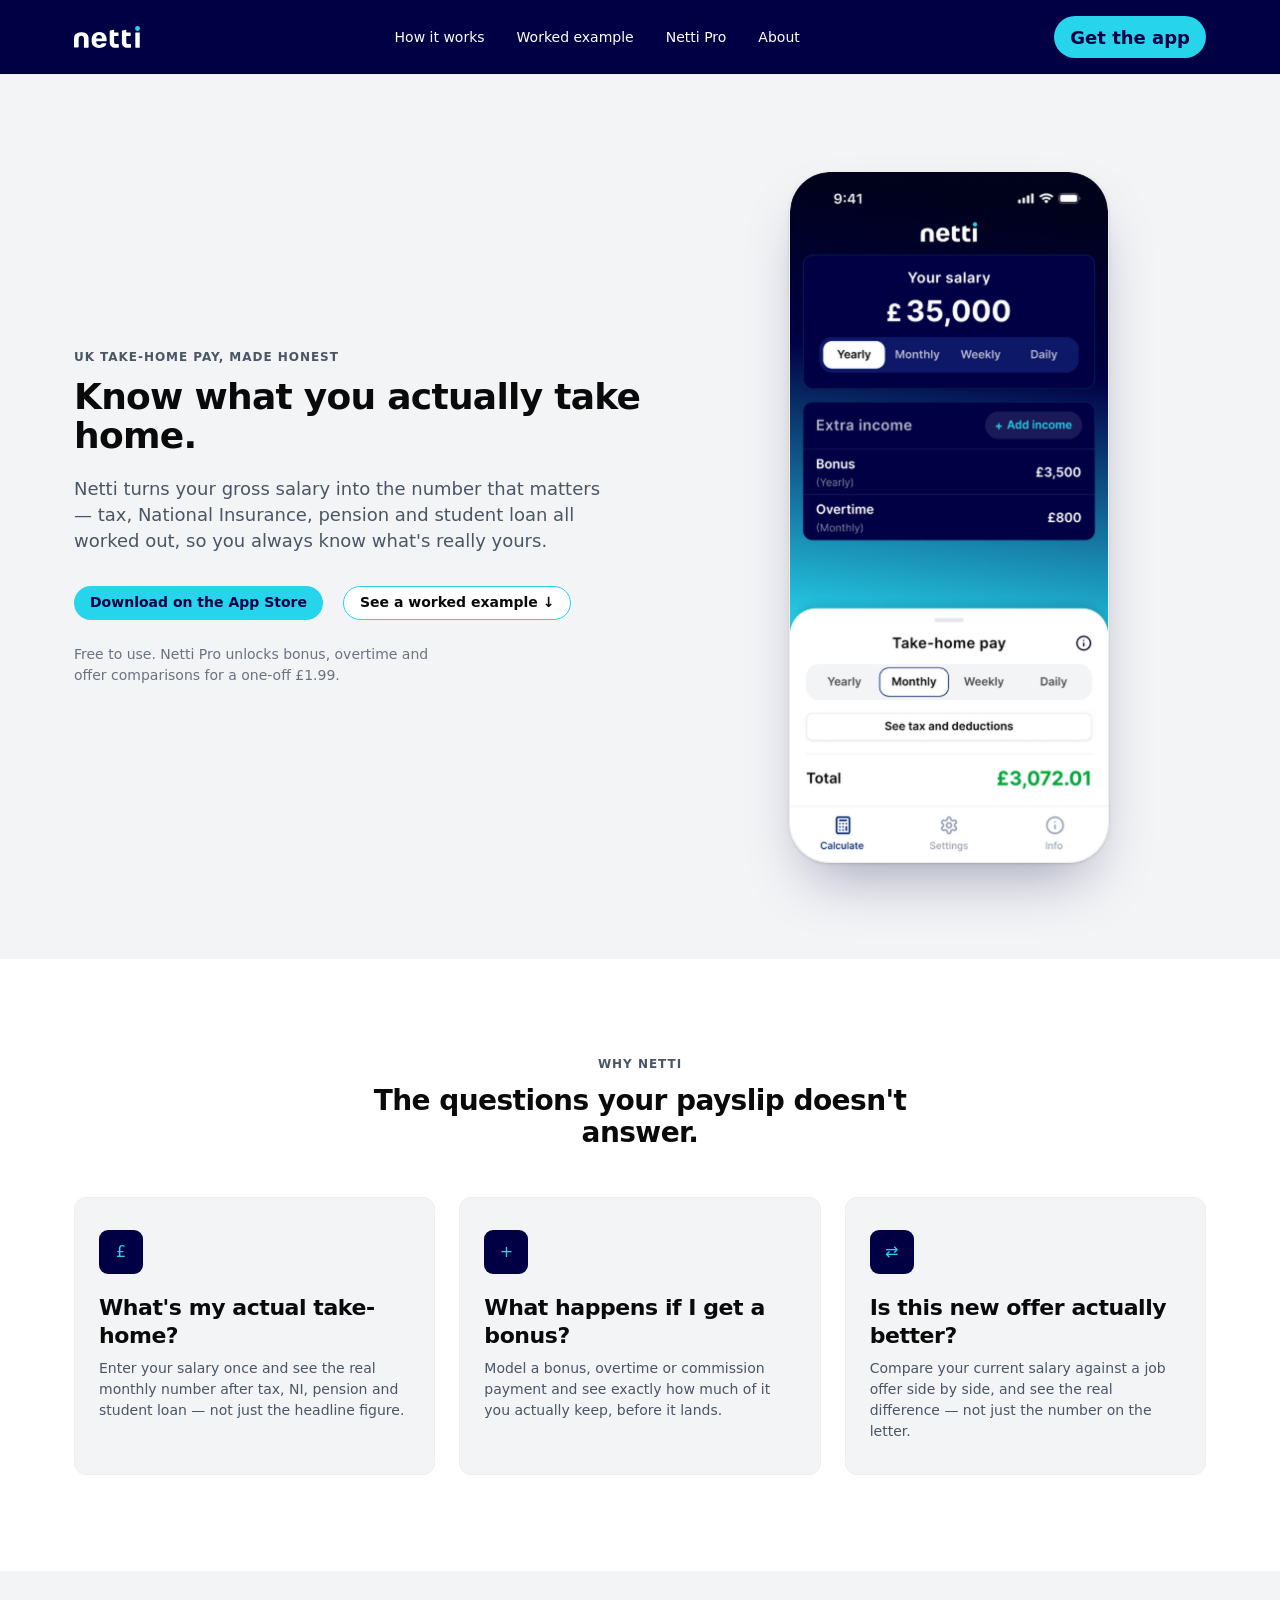
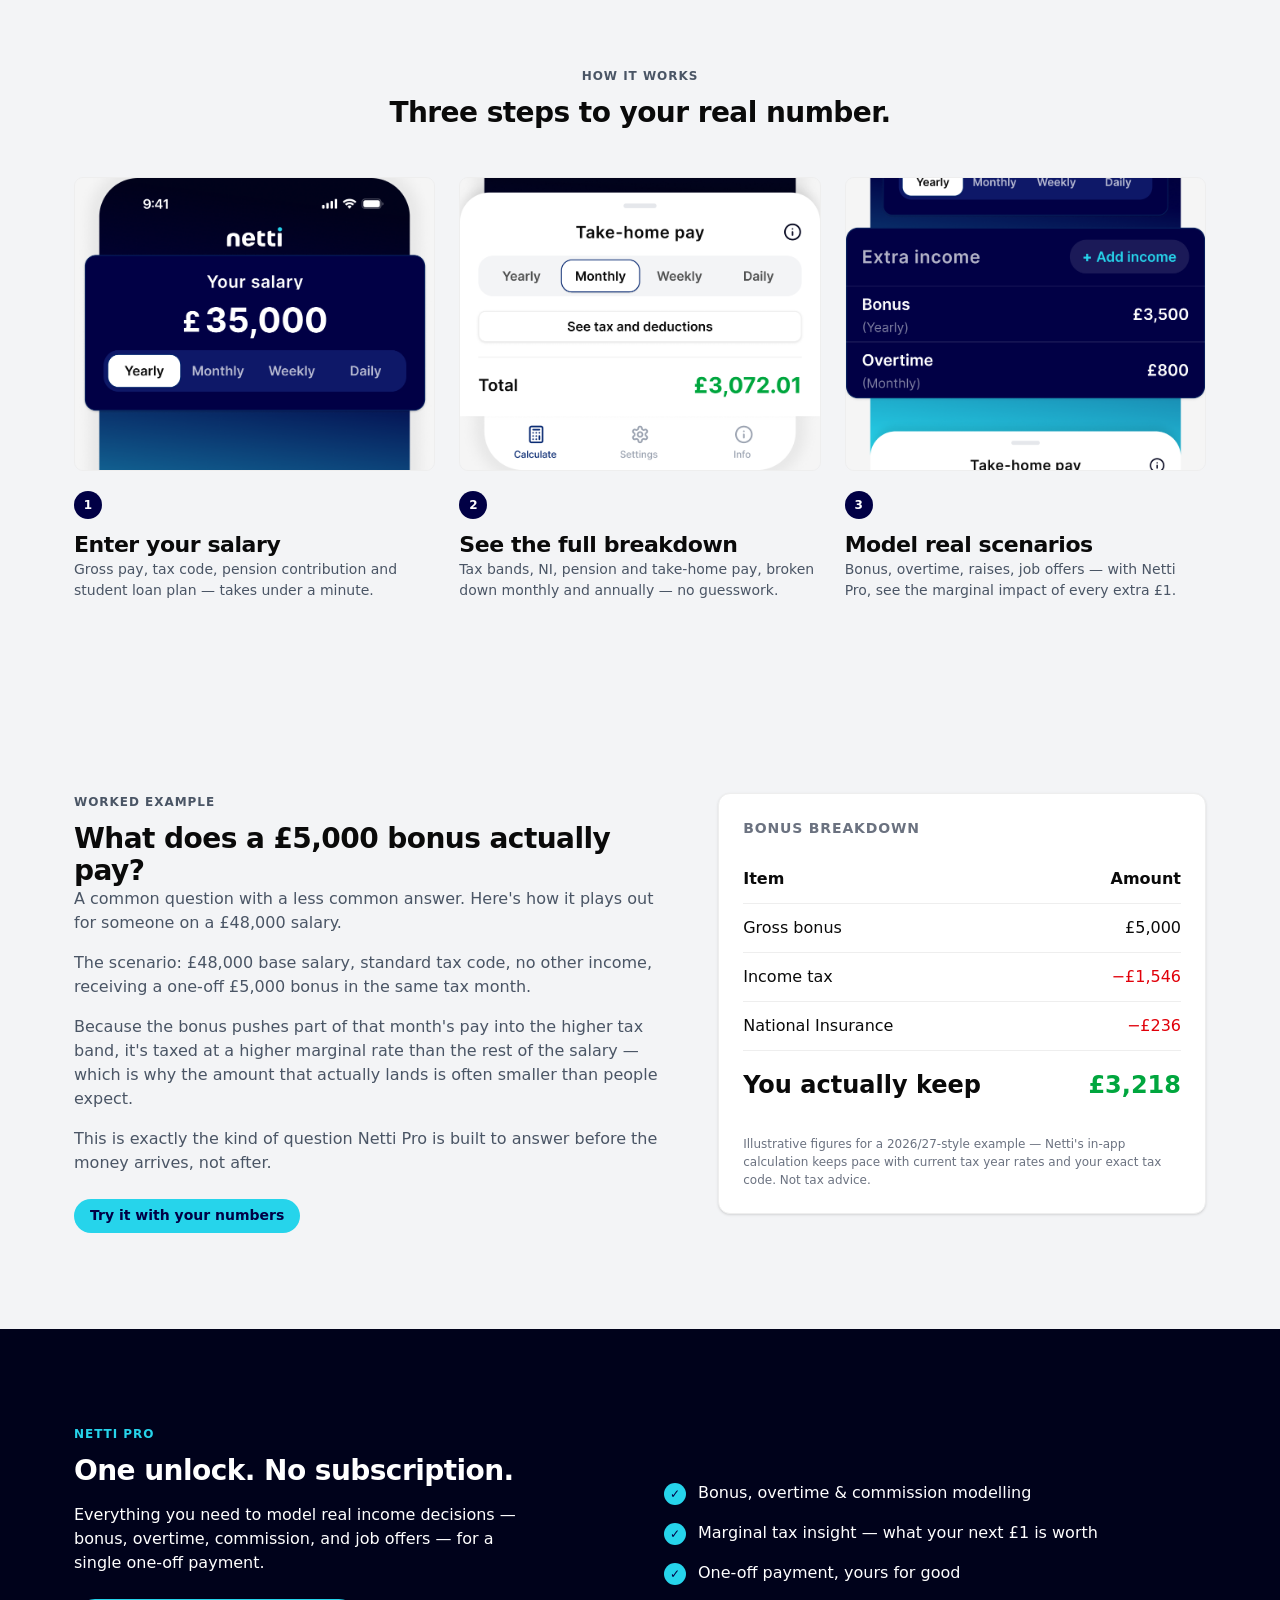
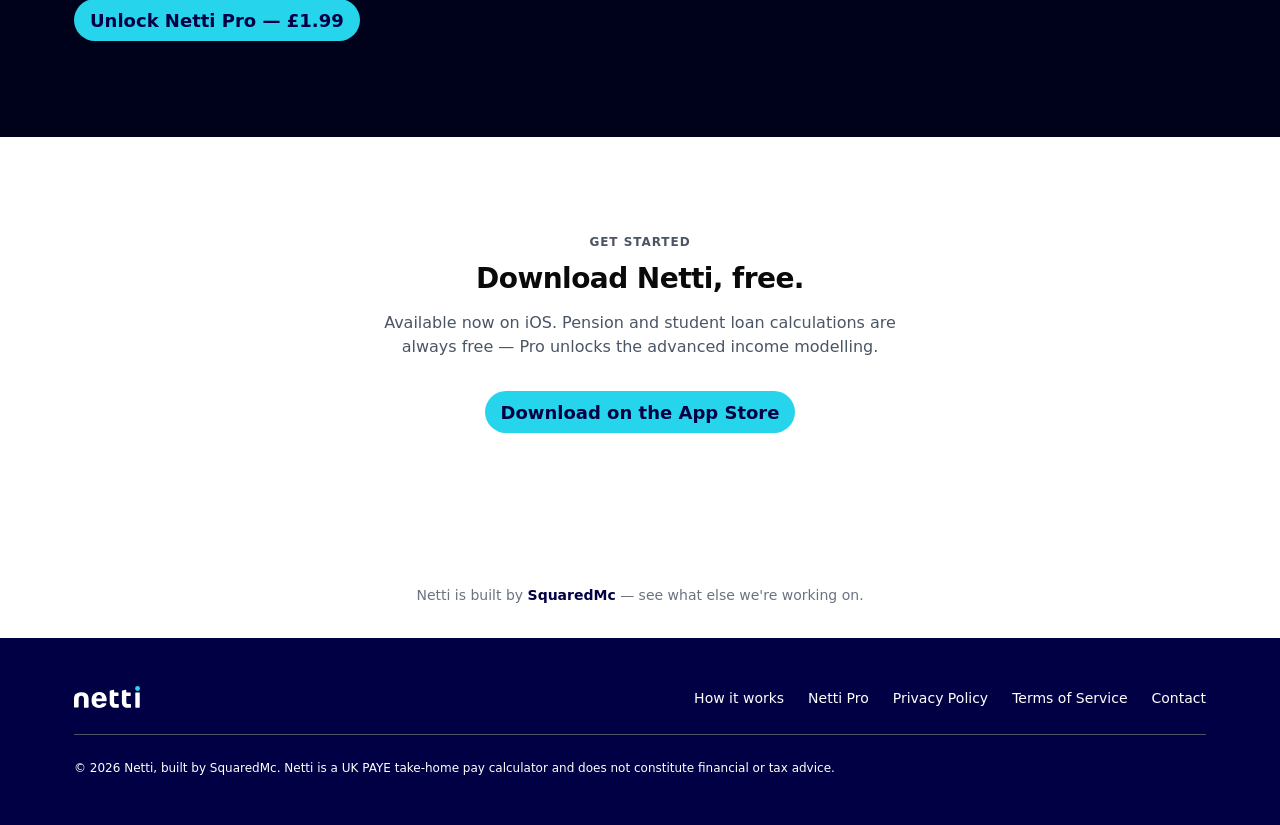
==== index.html @ 75cdd999 "Re-export screenshots with corrected figures at high resolution Figma's mock data was updated (take-" ====
<!DOCTYPE html>
<html lang="en">
<head>
<meta charset="UTF-8">
<meta name="viewport" content="width=device-width, initial-scale=1.0">
<title>Netti — Know what you actually take home | UK Take-Home Pay Calculator</title>
<meta name="description" content="Netti turns your gross UK salary into the number that matters — tax, National Insurance, pension and student loan worked out, plus bonus and job-offer modelling with Netti Pro.">
<link rel="canonical" href="https://netti-app.com/">

<meta property="og:type" content="website">
<meta property="og:title" content="Netti — Know what you actually take home">
<meta property="og:description" content="Netti turns your gross UK salary into the number that matters — tax, National Insurance, pension and student loan worked out, so you always know what's really yours.">
<meta property="og:url" content="https://netti-app.com/">
<meta property="og:site_name" content="Netti">
<meta name="twitter:card" content="summary_large_image">

<link rel="icon" type="image/svg+xml" href="assets/icons/favicon.svg">
<link rel="stylesheet" href="css/tokens.css">
<link rel="stylesheet" href="css/styles.css">

<script type="application/ld+json">
{
  "@context": "https://schema.org",
  "@type": "SoftwareApplication",
  "name": "Netti",
  "operatingSystem": "iOS",
  "applicationCategory": "FinanceApplication",
  "url": "https://netti-app.com/",
  "offers": [
    {
      "@type": "Offer",
      "name": "Netti (free)",
      "price": "0",
      "priceCurrency": "GBP"
    },
    {
      "@type": "Offer",
      "name": "Netti Pro",
      "price": "1.99",
      "priceCurrency": "GBP"
    }
  ],
  "downloadUrl": "https://apps.apple.com/gb/app/netti/id6758891231",
  "description": "Netti is a UK take-home pay calculator that works out tax, National Insurance, pension and student loan deductions, with bonus, overtime and job-offer modelling in Netti Pro."
}
</script>
</head>
<body>

<header>
  <div class="wrap nav">
    <a class="logo" href="#top" aria-label="Netti home">
      <img src="assets/icons/logo-white.svg" alt="Netti" width="72" height="24">
    </a>
    <nav aria-label="Primary">
      <ul class="nav-links">
        <li><a href="#how-it-works">How it works</a></li>
        <li><a href="#case-study">Worked example</a></li>
        <li><a href="#pro">Netti Pro</a></li>
        <li><a href="#about">About</a></li>
      </ul>
    </nav>
    <div class="nav-cta">
      <a class="btn btn-lg btn-primary" href="#download">Get the app</a>
      <button class="nav-toggle" aria-label="Toggle menu" aria-expanded="false" aria-controls="mobile-nav">
        <span></span>
      </button>
    </div>
  </div>
  <nav id="mobile-nav" class="mobile-nav wrap" aria-label="Mobile">
    <ul>
      <li><a href="#how-it-works">How it works</a></li>
      <li><a href="#case-study">Worked example</a></li>
      <li><a href="#pro">Netti Pro</a></li>
      <li><a href="#about">About</a></li>
    </ul>
    <a class="btn btn-lg btn-primary" href="#download" style="width:100%;">Get the app</a>
  </nav>
</header>

<main id="top">

  <!-- Hero -->
  <section class="hero">
    <div class="wrap">
      <div class="hero-copy">
        <span class="eyebrow eyebrow--on-light">UK take-home pay, made honest</span>
        <h1>Know what you actually take home.</h1>
        <p class="hero-sub">Netti turns your gross salary into the number that matters — tax, National Insurance, pension and student loan all worked out, so you always know what's really yours.</p>
        <div class="hero-ctas">
          <a class="app-store-badge btn btn-primary" href="https://apps.apple.com/gb/app/netti/id6758891231" aria-label="Download Netti on the App Store">
            Download on the App Store
          </a>
          <a class="btn btn-outline" href="#case-study">See a worked example ↓</a>
        </div>
        <p class="hero-support">Free to use. Netti Pro unlocks bonus, overtime and offer comparisons for a one-off £1.99.</p>
      </div>
      <div class="hero-visual">
        <div class="phone-frame">
          <img src="assets/screenshots/hero.png" alt="Netti Calculate screen showing salary, extra income (bonus and overtime) and monthly take-home pay" width="640" height="1388" loading="eager">
        </div>
      </div>
    </div>
  </section>

  <!-- Value props -->
  <section id="value-props">
    <div class="wrap">
      <div class="section-head">
        <span class="eyebrow eyebrow--on-light">Why Netti</span>
        <h2>The questions your payslip doesn't answer.</h2>
      </div>
      <div class="card-grid">
        <div class="value-card">
          <div class="icon" aria-hidden="true">£</div>
          <h3>What's my actual take-home?</h3>
          <p>Enter your salary once and see the real monthly number after tax, NI, pension and student loan — not just the headline figure.</p>
        </div>
        <div class="value-card">
          <div class="icon" aria-hidden="true">+</div>
          <h3>What happens if I get a bonus?</h3>
          <p>Model a bonus, overtime or commission payment and see exactly how much of it you actually keep, before it lands.</p>
        </div>
        <div class="value-card">
          <div class="icon" aria-hidden="true">⇄</div>
          <h3>Is this new offer actually better?</h3>
          <p>Compare your current salary against a job offer side by side, and see the real difference — not just the number on the letter.</p>
        </div>
      </div>
    </div>
  </section>

  <!-- How it works -->
  <section id="how-it-works" style="background:var(--netti-color-background-surface-raised);">
    <div class="wrap">
      <div class="section-head">
        <span class="eyebrow eyebrow--on-light">How it works</span>
        <h2>Three steps to your real number.</h2>
      </div>
      <div class="steps-grid">
        <div class="step-card">
          <div class="step-shot">
            <img src="assets/screenshots/step-1-enter-salary.png" alt="Netti Calculate screen — entering gross salary" width="882" height="715" loading="lazy">
          </div>
          <span class="step-number">1</span>
          <h3>Enter your salary</h3>
          <p>Gross pay, tax code, pension contribution and student loan plan — takes under a minute.</p>
        </div>
        <div class="step-card">
          <div class="step-shot">
            <img src="assets/screenshots/step-2-breakdown.png" alt="Netti Take-home pay sheet showing the monthly total and a link to tax and deductions detail" width="882" height="715" loading="lazy">
          </div>
          <span class="step-number">2</span>
          <h3>See the full breakdown</h3>
          <p>Tax bands, NI, pension and take-home pay, broken down monthly and annually — no guesswork.</p>
        </div>
        <div class="step-card">
          <div class="step-shot">
            <img src="assets/screenshots/step-3-scenarios.png" alt="Netti Extra income card showing a modelled bonus and overtime payment" width="882" height="715" loading="lazy">
          </div>
          <span class="step-number">3</span>
          <h3>Model real scenarios</h3>
          <p>Bonus, overtime, raises, job offers — with Netti Pro, see the marginal impact of every extra £1.</p>
        </div>
      </div>
    </div>
  </section>

  <!-- Worked example -->
  <section id="case-study" class="case-study">
    <div class="wrap">
      <div class="case-study-copy">
        <span class="eyebrow eyebrow--on-light">Worked example</span>
        <h2>What does a £5,000 bonus actually pay?</h2>
        <p>A common question with a less common answer. Here's how it plays out for someone on a £48,000 salary.</p>
        <p>The scenario: £48,000 base salary, standard tax code, no other income, receiving a one-off £5,000 bonus in the same tax month.</p>
        <p>Because the bonus pushes part of that month's pay into the higher tax band, it's taxed at a higher marginal rate than the rest of the salary — which is why the amount that actually lands is often smaller than people expect.</p>
        <p>This is exactly the kind of question Netti Pro is built to answer before the money arrives, not after.</p>
        <a class="btn btn-primary" href="#download">Try it with your numbers</a>
      </div>
      <div class="breakdown-table">
        <table>
          <caption>Bonus breakdown</caption>
          <thead>
            <tr><th scope="col">Item</th><th scope="col">Amount</th></tr>
          </thead>
          <tbody>
            <tr><td>Gross bonus</td><td>£5,000</td></tr>
            <tr class="negative"><td>Income tax</td><td>−£1,546</td></tr>
            <tr class="negative"><td>National Insurance</td><td>−£236</td></tr>
            <tr class="total"><td>You actually keep</td><td>£3,218</td></tr>
          </tbody>
        </table>
        <p class="disclaimer">Illustrative figures for a 2026/27-style example — Netti's in-app calculation keeps pace with current tax year rates and your exact tax code. Not tax advice.</p>
      </div>
    </div>
  </section>

  <!-- Netti Pro teaser -->
  <section id="pro" class="pro-panel">
    <div class="wrap">
      <div>
        <span class="eyebrow">Netti Pro</span>
        <h2>One unlock. No subscription.</h2>
        <p class="body-copy">Everything you need to model real income decisions — bonus, overtime, commission, and job offers — for a single one-off payment.</p>
        <a class="btn btn-lg btn-on-dark" href="#download">Unlock Netti Pro — £1.99</a>
      </div>
      <ul class="pro-features">
        <li><span class="check" aria-hidden="true">✓</span> Bonus, overtime &amp; commission modelling</li>
        <li><span class="check" aria-hidden="true">✓</span> Marginal tax insight — what your next £1 is worth</li>
        <li><span class="check" aria-hidden="true">✓</span> One-off payment, yours for good</li>
      </ul>
    </div>
  </section>

  <!-- Download CTA -->
  <section id="download" class="download-cta">
    <div class="wrap">
      <span class="eyebrow eyebrow--on-light">Get started</span>
      <h2>Download Netti, free.</h2>
      <p>Available now on iOS. Pension and student loan calculations are always free — Pro unlocks the advanced income modelling.</p>
      <div class="hero-ctas">
        <a class="app-store-badge btn btn-lg btn-primary" href="https://apps.apple.com/gb/app/netti/id6758891231" aria-label="Download Netti on the App Store">
          Download on the App Store
        </a>
      </div>
    </div>
  </section>

  <!-- SquaredMc strip -->
  <section id="about" class="squaredmc-strip">
    <div class="wrap">
      <p>Netti is built by <a href="https://squaredmc.com/" target="_blank" rel="noopener">SquaredMc</a> — see what else we're working on.</p>
    </div>
  </section>

</main>

<footer>
  <div class="wrap">
    <div class="footer-top">
      <a class="logo" href="#top" aria-label="Netti home">
        <img src="assets/icons/logo-white.svg" alt="Netti" width="72" height="24">
      </a>
      <ul class="footer-links">
        <li><a href="#how-it-works">How it works</a></li>
        <li><a href="#pro">Netti Pro</a></li>
        <li><a href="privacy.html">Privacy Policy</a></li>
        <li><a href="#" title="Coming soon">Terms of Service</a></li>
        <li><a href="privacy.html#contact-us">Contact</a></li>
      </ul>
    </div>
    <hr class="footer-divider">
    <p class="footer-bottom">© 2026 Netti, built by SquaredMc. Netti is a UK PAYE take-home pay calculator and does not constitute financial or tax advice.</p>
  </div>
</footer>

<script src="js/main.js"></script>
</body>
</html>
---- css/tokens.css ----
/**
 * Netti design tokens — ported from @netti/design-system (github.com/SquaredMc/netti-design-system),
 * which is itself generated from the Netti Figma file. Do not hand-edit values here;
 * update the source design system and re-copy instead.
 */
:root {
  --netti-color-navy-600: #07205e;
  --netti-color-navy-700: #0e1868;
  --netti-color-navy-800: #010045;
  --netti-color-navy-900: #00021b;
  --netti-color-cyan-200: #a8eff7;
  --netti-color-cyan-400: #26d4eb;
  --netti-color-blue-800: #01236e;
  --netti-color-green-100: #dcfce7;
  --netti-color-green-500: #00a63e;
  --netti-color-red-100: #fee2e2;
  --netti-color-red-600: #e1000a;
  --netti-color-grey-50: #f3f4f6;
  --netti-color-grey-100: #e5e7eb;
  --netti-color-grey-200: #eeeeee;
  --netti-color-grey-500: #6b7280;
  --netti-color-grey-700: #4a5565;
  --netti-color-grey-950: #0a0a0a;
  --netti-color-white: #ffffff;

  --netti-color-background-screen: #00021b;
  --netti-color-background-card: #010045;
  --netti-color-background-card-subtle: #0e1868;
  --netti-color-background-card-border: #07205e;
  --netti-color-background-surface: #ffffff;
  --netti-color-background-surface-raised: #f3f4f6;

  --netti-color-text-primary: #0a0a0a;
  --netti-color-text-secondary: #4a5565;
  --netti-color-text-muted: #6b7280;
  --netti-color-text-inverse: #ffffff;
  --netti-color-text-positive: #00a63e;
  --netti-color-text-negative: #e1000a;
  --netti-color-text-brand: #010045;

  --netti-color-action-primary-bg: #26d4eb;
  --netti-color-action-primary-text: #010045;
  --netti-color-action-secondary-border: #26d4eb;
  --netti-color-action-selected-border: #01236e;
  --netti-color-action-selected-bg: #ffffff;

  --netti-color-border-default: #eeeeee;
  --netti-color-border-strong: #e5e7eb;
  --netti-color-border-inverse: #07205e;
  --netti-color-border-focus: #26d4eb;

  --netti-color-status-positive-text: #00a63e;
  --netti-color-status-positive-bg: #dcfce7;
  --netti-color-status-negative-text: #e1000a;
  --netti-color-status-negative-bg: #fee2e2;

  --netti-radius-none: 0px;
  --netti-radius-sm: 3px;
  --netti-radius-md: 6px;
  --netti-radius-lg: 9px;
  --netti-radius-segment: 12px;
  --netti-radius-container: 16px;
  --netti-radius-pill: 24px;
  --netti-radius-sheet: 32px;
  --netti-radius-full: 9999px;

  --netti-space-0: 0px;
  --netti-space-1: 1px;
  --netti-space-2: 2px;
  --netti-space-4: 4px;
  --netti-space-6: 6px;
  --netti-space-8: 8px;
  --netti-space-12: 12px;
  --netti-space-16: 16px;
  --netti-space-20: 20px;
  --netti-space-24: 24px;
  --netti-space-32: 32px;
  --netti-space-40: 40px;
  --netti-space-48: 48px;

  --netti-shadow-card: 0px 1px 2px -1px rgba(0, 0, 0, 0.1), 0px 1px 3px 0px rgba(0, 0, 0, 0.1);
  --netti-shadow-sheet: 0px -8px 8px 0px rgba(0, 0, 0, 0.12);

  --netti-font-family-sans: Inter, system-ui, -apple-system, 'Segoe UI', Roboto, Arial, sans-serif;
  --netti-font-weight-regular: 400;
  --netti-font-weight-medium: 500;
  --netti-font-weight-semibold: 600;
  --netti-font-weight-bold: 700;

  --netti-font-size-h1: 36px;
  --netti-font-size-h2: 28px;
  --netti-font-size-h3: 22px;
  --netti-font-size-lg: 24px;
  --netti-font-size-md-sb: 18px;
  --netti-font-size-md: 16px;
  --netti-font-size-sm: 14px;
  --netti-font-size-caption: 12px;

  --netti-font-line-height-h1: 40px;
  --netti-font-line-height-h2: 36px;
  --netti-font-line-height-h3: 28px;
  --netti-font-line-height-lg: 32px;
  --netti-font-line-height-md-sb: 26px;
  --netti-font-line-height-md: 24px;
  --netti-font-line-height-sm: 24px;
  --netti-font-line-height-caption: 16px;

  /* Marketing-site-only tokens: no equivalent in the app design system (mobile app has
     no hero/section layout components), composed from the core spacing/radius/color scale
     above rather than inventing off-system values. Flagged per PRD §5. */
  --netti-web-maxw: 1180px;
  --netti-web-maxw-legal: 760px;
  --netti-web-section-y: 96px;
  --netti-web-section-y-sm: 56px;
}
---- css/styles.css ----
*,
*::before,
*::after {
  box-sizing: border-box;
}

html {
  scroll-behavior: smooth;
}

body {
  margin: 0;
  font-family: var(--netti-font-family-sans);
  color: var(--netti-color-text-primary);
  background: var(--netti-color-white);
  line-height: 1.5;
  -webkit-font-smoothing: antialiased;
}

a {
  color: inherit;
}

img {
  max-width: 100%;
  height: auto;
  display: block;
}

.wrap {
  max-width: var(--netti-web-maxw);
  margin: 0 auto;
  padding: 0 var(--netti-space-24);
}

.legal-wrap {
  max-width: var(--netti-web-maxw-legal);
  margin: 0 auto;
  padding: 0 var(--netti-space-24);
}

.eyebrow {
  text-transform: uppercase;
  letter-spacing: 0.08em;
  font-size: var(--netti-font-size-caption);
  font-weight: var(--netti-font-weight-bold);
  color: var(--netti-color-cyan-400);
  margin: 0 0 var(--netti-space-12);
  display: block;
}

.eyebrow--on-light {
  color: var(--netti-color-text-secondary);
}

h1,
h2,
h3 {
  font-weight: var(--netti-font-weight-bold);
  letter-spacing: -0.02em;
  margin: 0;
  color: var(--netti-color-text-primary);
}

h1 {
  font-size: clamp(2.25rem, 4vw + 1rem, var(--netti-font-size-h1));
  line-height: 1.08;
}

h2 {
  font-size: clamp(1.75rem, 2.5vw + 1rem, var(--netti-font-size-h2));
  line-height: 1.15;
}

h3 {
  font-size: var(--netti-font-size-h3);
  line-height: var(--netti-font-line-height-h3);
}

p {
  margin: 0;
  color: var(--netti-color-text-secondary);
}

.btn {
  display: inline-flex;
  align-items: center;
  justify-content: center;
  gap: var(--netti-space-8);
  height: 34px;
  padding: var(--netti-space-8) var(--netti-space-16);
  border-radius: var(--netti-radius-pill);
  font-weight: var(--netti-font-weight-semibold);
  font-size: var(--netti-font-size-sm);
  text-decoration: none;
  border: none;
  cursor: pointer;
  transition: background-color 0.15s ease, transform 0.15s ease;
}

.btn-lg {
  height: 42px;
  padding: var(--netti-space-12) var(--netti-space-16);
  font-size: var(--netti-font-size-md-sb);
}

.btn-primary {
  background: var(--netti-color-action-primary-bg);
  color: var(--netti-color-action-primary-text);
}

.btn-primary:hover {
  transform: translateY(-1px);
}

.btn-outline {
  background: var(--netti-color-background-surface);
  color: var(--netti-color-text-primary);
  border: 1px solid var(--netti-color-action-secondary-border);
}

.btn-outline:hover {
  transform: translateY(-1px);
}

.btn-on-dark {
  background: var(--netti-color-cyan-400);
  color: var(--netti-color-navy-800);
}

/* Header / nav */
header {
  position: sticky;
  top: 0;
  z-index: 30;
  background: var(--netti-color-background-card);
  border-bottom: 1px solid var(--netti-color-border-default);
}

.nav {
  display: flex;
  align-items: center;
  justify-content: space-between;
  padding-top: var(--netti-space-16);
  padding-bottom: var(--netti-space-16);
  gap: var(--netti-space-16);
}

.logo {
  display: flex;
  align-items: center;
  text-decoration: none;
}

.logo img {
  height: 22px;
  width: auto;
}

.nav-links {
  display: flex;
  align-items: center;
  gap: var(--netti-space-32);
  list-style: none;
  margin: 0;
  padding: 0;
}

.nav-links a {
  text-decoration: none;
  color: var(--netti-color-text-inverse);
  font-size: var(--netti-font-size-sm);
  font-weight: var(--netti-font-weight-medium);
}

.nav-links a:hover {
  color: var(--netti-color-cyan-400);
}

.nav-cta {
  display: flex;
  align-items: center;
  gap: var(--netti-space-16);
}

.nav-toggle {
  display: none;
  background: none;
  border: none;
  width: 44px;
  height: 44px;
  align-items: center;
  justify-content: center;
  cursor: pointer;
}

.nav-toggle span,
.nav-toggle span::before,
.nav-toggle span::after {
  content: '';
  display: block;
  width: 22px;
  height: 2px;
  background: var(--netti-color-white);
  position: relative;
  transition: transform 0.2s ease, opacity 0.2s ease;
}

.nav-toggle span::before {
  position: absolute;
  top: -7px;
}

.nav-toggle span::after {
  position: absolute;
  top: 7px;
}

.mobile-nav {
  display: none;
  border-top: 1px solid var(--netti-color-navy-600);
  padding: var(--netti-space-16) 0 var(--netti-space-24);
}

.mobile-nav.is-open {
  display: block;
}

.mobile-nav ul {
  list-style: none;
  margin: 0 0 var(--netti-space-20);
  padding: 0;
  display: flex;
  flex-direction: column;
  gap: var(--netti-space-16);
}

.mobile-nav a {
  text-decoration: none;
  color: var(--netti-color-text-inverse);
  font-weight: var(--netti-font-weight-medium);
  font-size: var(--netti-font-size-md);
  display: block;
  min-height: 44px;
  display: flex;
  align-items: center;
}

/* Section rhythm */
section {
  padding: var(--netti-web-section-y) 0;
}

.section-head {
  text-align: center;
  max-width: 640px;
  margin: 0 auto var(--netti-space-48);
}

/* Hero */
.hero {
  background: var(--netti-color-background-surface-raised);
}

.hero .wrap {
  display: grid;
  grid-template-columns: 1.05fr 0.95fr;
  gap: var(--netti-space-48);
  align-items: center;
}

.hero-copy h1 {
  margin-bottom: var(--netti-space-20);
}

.hero-sub {
  font-size: var(--netti-font-size-md-sb);
  line-height: var(--netti-font-line-height-md-sb);
  color: var(--netti-color-text-secondary);
  margin-bottom: var(--netti-space-32);
  max-width: 46ch;
}

.hero-ctas {
  display: flex;
  align-items: center;
  gap: var(--netti-space-20);
  flex-wrap: wrap;
  margin-bottom: var(--netti-space-24);
}

.app-store-badge img {
  height: 48px;
  width: auto;
  border-radius: var(--netti-radius-md);
}

.hero-support {
  font-size: var(--netti-font-size-sm);
  color: var(--netti-color-text-muted);
  max-width: 40ch;
}

.hero-visual {
  display: flex;
  justify-content: center;
}

.phone-frame {
  width: min(320px, 80vw);
  border-radius: 40px;
  overflow: hidden;
  box-shadow: var(--netti-shadow-card), 0 30px 60px -20px rgba(1, 0, 69, 0.35);
  border: 1px solid var(--netti-color-border-default);
}

.phone-frame img {
  width: 100%;
  height: auto;
  display: block;
}

/* Value props */
.card-grid {
  display: grid;
  grid-template-columns: repeat(3, 1fr);
  gap: var(--netti-space-24);
}

.value-card {
  background: var(--netti-color-background-surface-raised);
  border: 1px solid var(--netti-color-border-default);
  border-radius: var(--netti-card-border-radius, 12px);
  padding: var(--netti-space-32) var(--netti-space-24);
}

.value-card .icon {
  width: 44px;
  height: 44px;
  border-radius: var(--netti-radius-lg);
  background: var(--netti-color-navy-800);
  color: var(--netti-color-cyan-400);
  display: flex;
  align-items: center;
  justify-content: center;
  margin-bottom: var(--netti-space-20);
}

.value-card h3 {
  margin-bottom: var(--netti-space-8);
}

.value-card p {
  font-size: var(--netti-font-size-sm);
}

/* How it works */
.steps-grid {
  display: grid;
  grid-template-columns: repeat(3, 1fr);
  gap: var(--netti-space-24);
}

.step-card {
  text-align: left;
}

.step-shot {
  border-radius: var(--netti-radius-lg);
  overflow: hidden;
  border: 1px solid var(--netti-color-border-default);
  margin-bottom: var(--netti-space-20);
  background: var(--netti-color-background-surface-raised);
}

.step-number {
  display: inline-flex;
  align-items: center;
  justify-content: center;
  width: 28px;
  height: 28px;
  border-radius: var(--netti-radius-full);
  background: var(--netti-color-navy-800);
  color: var(--netti-color-white);
  font-size: var(--netti-font-size-caption);
  font-weight: var(--netti-font-weight-bold);
  margin-bottom: var(--netti-space-12);
}

.step-card p {
  font-size: var(--netti-font-size-sm);
}

/* Worked example */
.case-study {
  background: var(--netti-color-background-surface-raised);
}

.case-study .wrap {
  display: grid;
  grid-template-columns: 1.1fr 0.9fr;
  gap: var(--netti-space-48);
  align-items: start;
}

.case-study-copy p {
  margin-bottom: var(--netti-space-16);
}

.case-study-copy .btn {
  margin-top: var(--netti-space-8);
}

.breakdown-table {
  background: var(--netti-color-white);
  border: 1px solid var(--netti-color-border-default);
  border-radius: var(--netti-card-border-radius, 12px);
  padding: var(--netti-space-24);
  box-shadow: var(--netti-shadow-card);
}

.breakdown-table table {
  width: 100%;
  border-collapse: collapse;
}

.breakdown-table caption {
  text-align: left;
  font-size: var(--netti-font-size-sm);
  font-weight: var(--netti-font-weight-semibold);
  color: var(--netti-color-text-muted);
  margin-bottom: var(--netti-space-16);
  text-transform: uppercase;
  letter-spacing: 0.06em;
}

.breakdown-table th,
.breakdown-table td {
  text-align: left;
  padding: var(--netti-space-12) 0;
  border-bottom: 1px solid var(--netti-color-border-default);
  font-size: var(--netti-font-size-md);
}

.breakdown-table td:last-child,
.breakdown-table th:last-child {
  text-align: right;
  font-variant-numeric: tabular-nums;
}

.breakdown-table tr.negative td:last-child {
  color: var(--netti-color-text-negative);
}

.breakdown-table tr.total td {
  border-bottom: none;
  font-weight: var(--netti-font-weight-bold);
  font-size: var(--netti-font-size-lg);
  padding-top: var(--netti-space-16);
}

.breakdown-table tr.total td:last-child {
  color: var(--netti-color-text-positive);
}

.disclaimer {
  font-size: var(--netti-font-size-caption);
  color: var(--netti-color-text-muted);
  margin-top: var(--netti-space-20);
}

/* Pro teaser */
.pro-panel {
  background: var(--netti-color-navy-900);
  color: var(--netti-color-white);
}

.pro-panel .wrap {
  display: grid;
  grid-template-columns: 1fr 1fr;
  gap: var(--netti-space-48);
  align-items: center;
}

.pro-panel h2 {
  color: var(--netti-color-white);
}

.pro-panel .body-copy {
  color: var(--netti-color-text-inverse);
  margin: var(--netti-space-16) 0 var(--netti-space-24);
  max-width: 46ch;
}

.pro-features {
  list-style: none;
  margin: 0;
  padding: 0;
  display: flex;
  flex-direction: column;
  gap: var(--netti-space-16);
}

.pro-features li {
  display: flex;
  align-items: flex-start;
  gap: var(--netti-space-12);
  font-size: var(--netti-font-size-md);
  color: var(--netti-color-text-inverse);
}

.pro-features .check {
  flex: none;
  width: 22px;
  height: 22px;
  border-radius: var(--netti-radius-full);
  background: var(--netti-color-cyan-400);
  color: var(--netti-color-navy-800);
  display: flex;
  align-items: center;
  justify-content: center;
  font-size: 12px;
  font-weight: var(--netti-font-weight-bold);
  margin-top: 2px;
}

/* Download CTA */
.download-cta {
  text-align: center;
}

.download-cta .wrap {
  max-width: 560px;
}

.download-cta p {
  margin: var(--netti-space-16) 0 var(--netti-space-32);
}

.download-cta .hero-ctas {
  justify-content: center;
}

/* SquaredMc strip */
.squaredmc-strip {
  padding: var(--netti-space-32) 0;
  text-align: center;
}

.squaredmc-strip p {
  font-size: var(--netti-font-size-sm);
  color: var(--netti-color-text-muted);
}

.squaredmc-strip a {
  color: var(--netti-color-navy-800);
  font-weight: var(--netti-font-weight-semibold);
  text-decoration: none;
}

.squaredmc-strip a:hover {
  text-decoration: underline;
}

/* Footer */
footer {
  background: var(--netti-color-background-card);
  padding: var(--netti-space-48) 0;
}

.footer-top {
  display: flex;
  justify-content: space-between;
  align-items: flex-start;
  gap: var(--netti-space-24);
  flex-wrap: wrap;
  margin-bottom: var(--netti-space-24);
}

.footer-links {
  display: flex;
  gap: var(--netti-space-24);
  list-style: none;
  padding: 0;
  margin: 0;
  flex-wrap: wrap;
}

.footer-links a {
  text-decoration: none;
  color: var(--netti-color-text-inverse);
  font-size: var(--netti-font-size-sm);
}

.footer-links a:hover {
  color: var(--netti-color-cyan-400);
}

.footer-divider {
  border: none;
  border-top: 1px solid var(--netti-color-grey-700);
  margin: 0 0 var(--netti-space-24);
}

.footer-bottom {
  font-size: var(--netti-font-size-caption);
  color: var(--netti-color-text-inverse);
}

/* Legal page (privacy policy) */
.legal-header {
  padding: var(--netti-space-48) 0 var(--netti-space-32);
  border-bottom: 1px solid var(--netti-color-border-default);
}

.legal-header .meta {
  color: var(--netti-color-text-muted);
  font-size: var(--netti-font-size-sm);
  margin-top: var(--netti-space-12);
}

.legal-body {
  padding: var(--netti-space-48) 0 var(--netti-web-section-y);
}

.legal-body h2 {
  font-size: var(--netti-font-size-h3);
  margin: var(--netti-space-40) 0 var(--netti-space-12);
}

.legal-body h2:first-child {
  margin-top: 0;
}

.legal-body p {
  margin: 0 0 var(--netti-space-16);
}

.legal-body ul {
  margin: 0 0 var(--netti-space-16);
  padding-left: 20px;
  color: var(--netti-color-text-secondary);
}

.legal-body li {
  margin-bottom: var(--netti-space-8);
}

.todo {
  background: #fff4e9;
  border: 1px solid #f0c896;
  color: #8a5a1a;
  padding: 2px 8px;
  border-radius: var(--netti-radius-sm);
  font-size: 0.85em;
  font-weight: var(--netti-font-weight-semibold);
}

.todo-banner {
  background: #fff4e9;
  border: 1px solid #f0c896;
  border-radius: var(--netti-radius-lg);
  padding: var(--netti-space-16) var(--netti-space-20);
  margin-bottom: var(--netti-space-32);
  font-size: var(--netti-font-size-sm);
  color: #8a5a1a;
}

/* Responsive */
@media (max-width: 900px) {
  .hero .wrap {
    grid-template-columns: 1fr;
  }

  .hero-visual {
    order: -1;
    margin-bottom: var(--netti-space-24);
  }

  .card-grid,
  .steps-grid {
    grid-template-columns: repeat(2, 1fr);
  }

  .case-study .wrap {
    grid-template-columns: 1fr;
  }

  .pro-panel .wrap {
    grid-template-columns: 1fr;
  }

  .pro-panel .hero-visual-wrap {
    order: -1;
  }
}

@media (max-width: 640px) {
  :root {
    --netti-web-section-y: var(--netti-web-section-y-sm);
  }

  .nav-links,
  .nav-cta .btn {
    display: none;
  }

  .nav-toggle {
    display: flex;
  }

  .card-grid,
  .steps-grid {
    grid-template-columns: 1fr;
  }

  .hero-ctas {
    flex-direction: column;
    align-items: stretch;
  }

  .footer-top {
    flex-direction: column;
  }

  section {
    padding: var(--netti-web-section-y-sm) 0;
  }
}
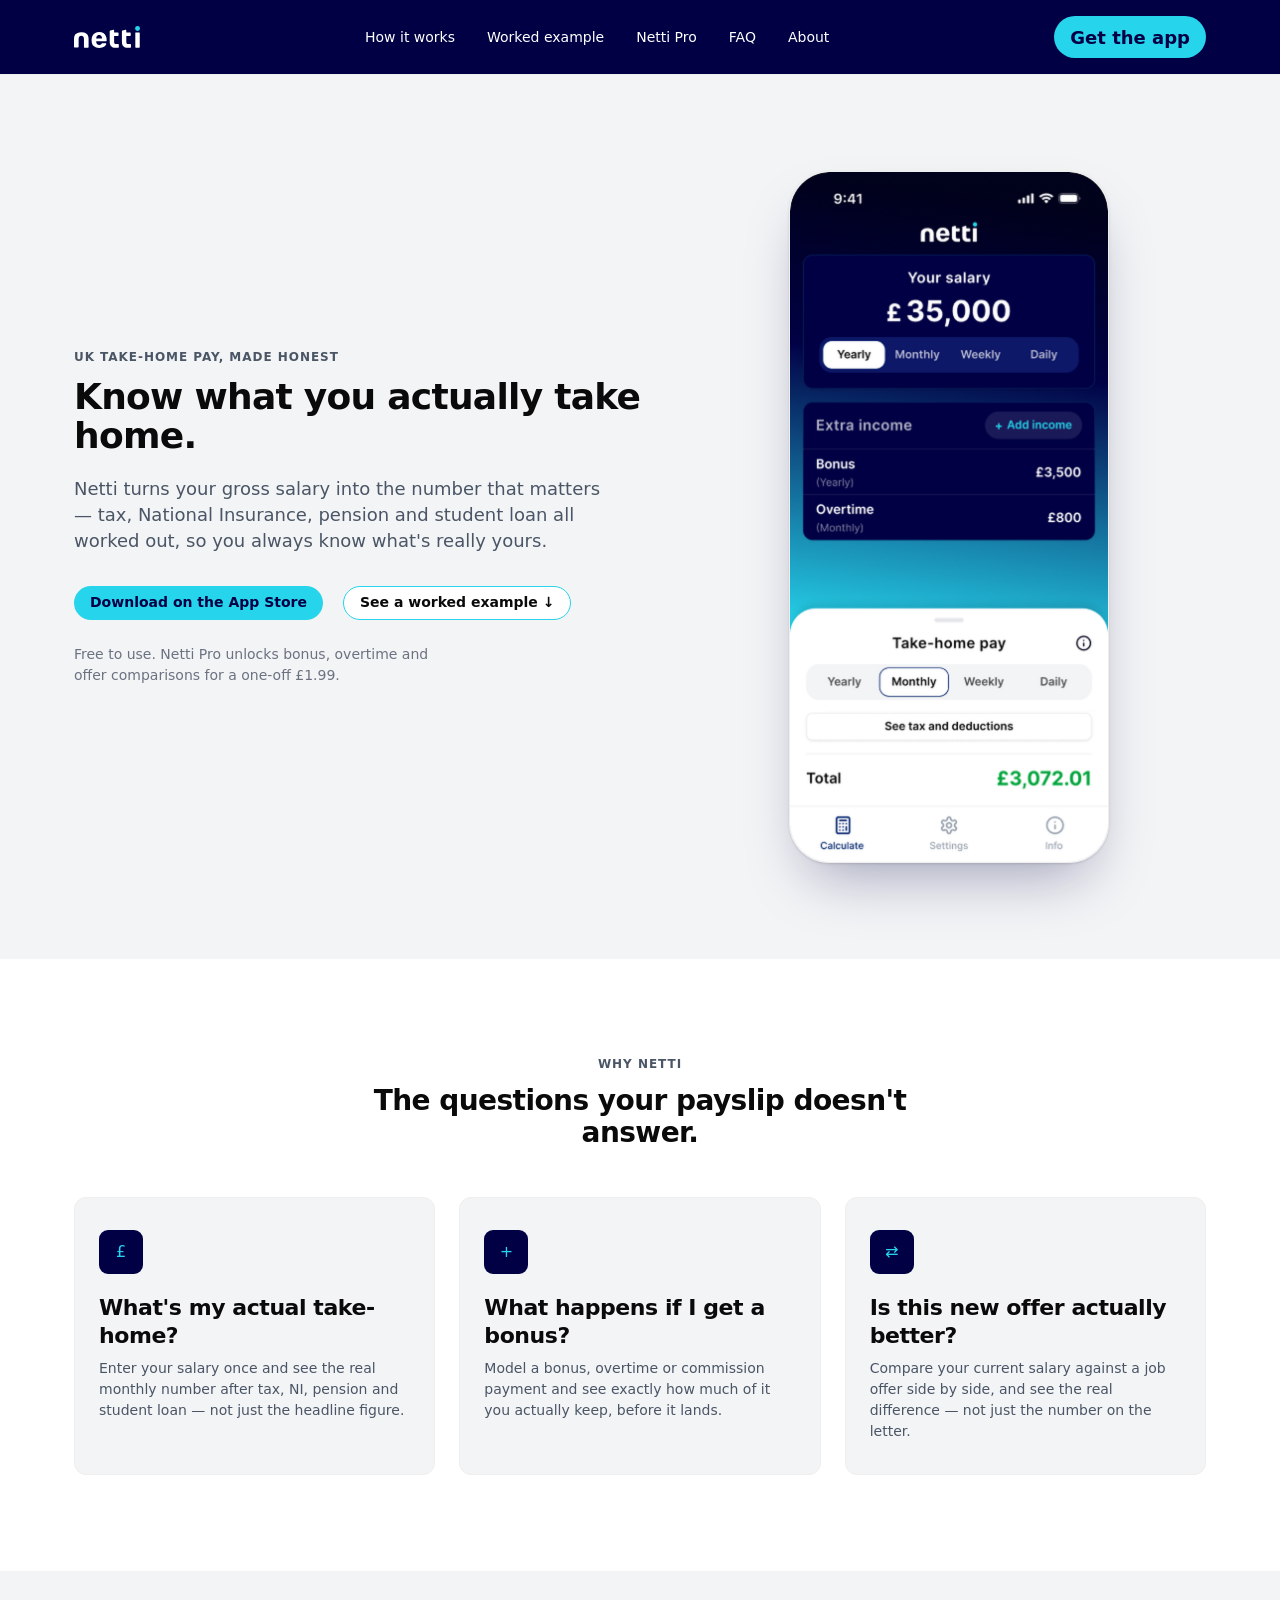
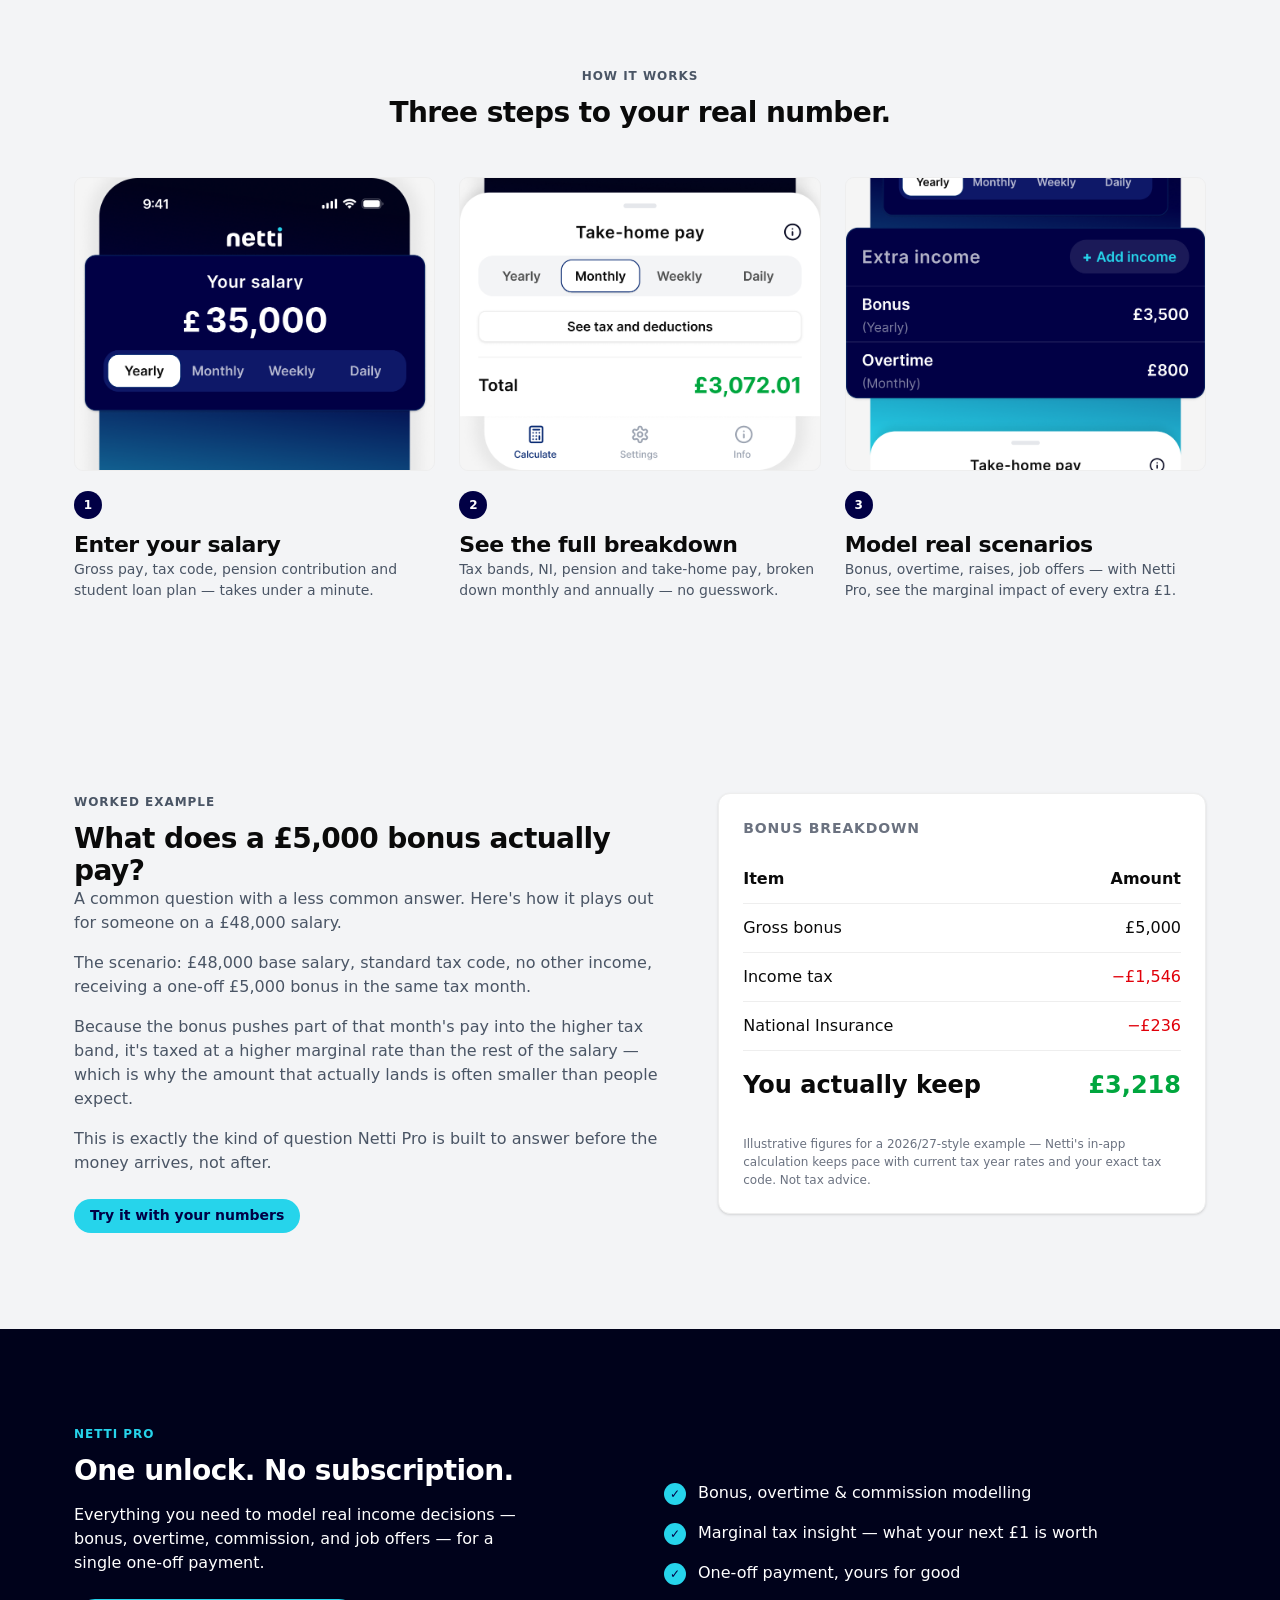
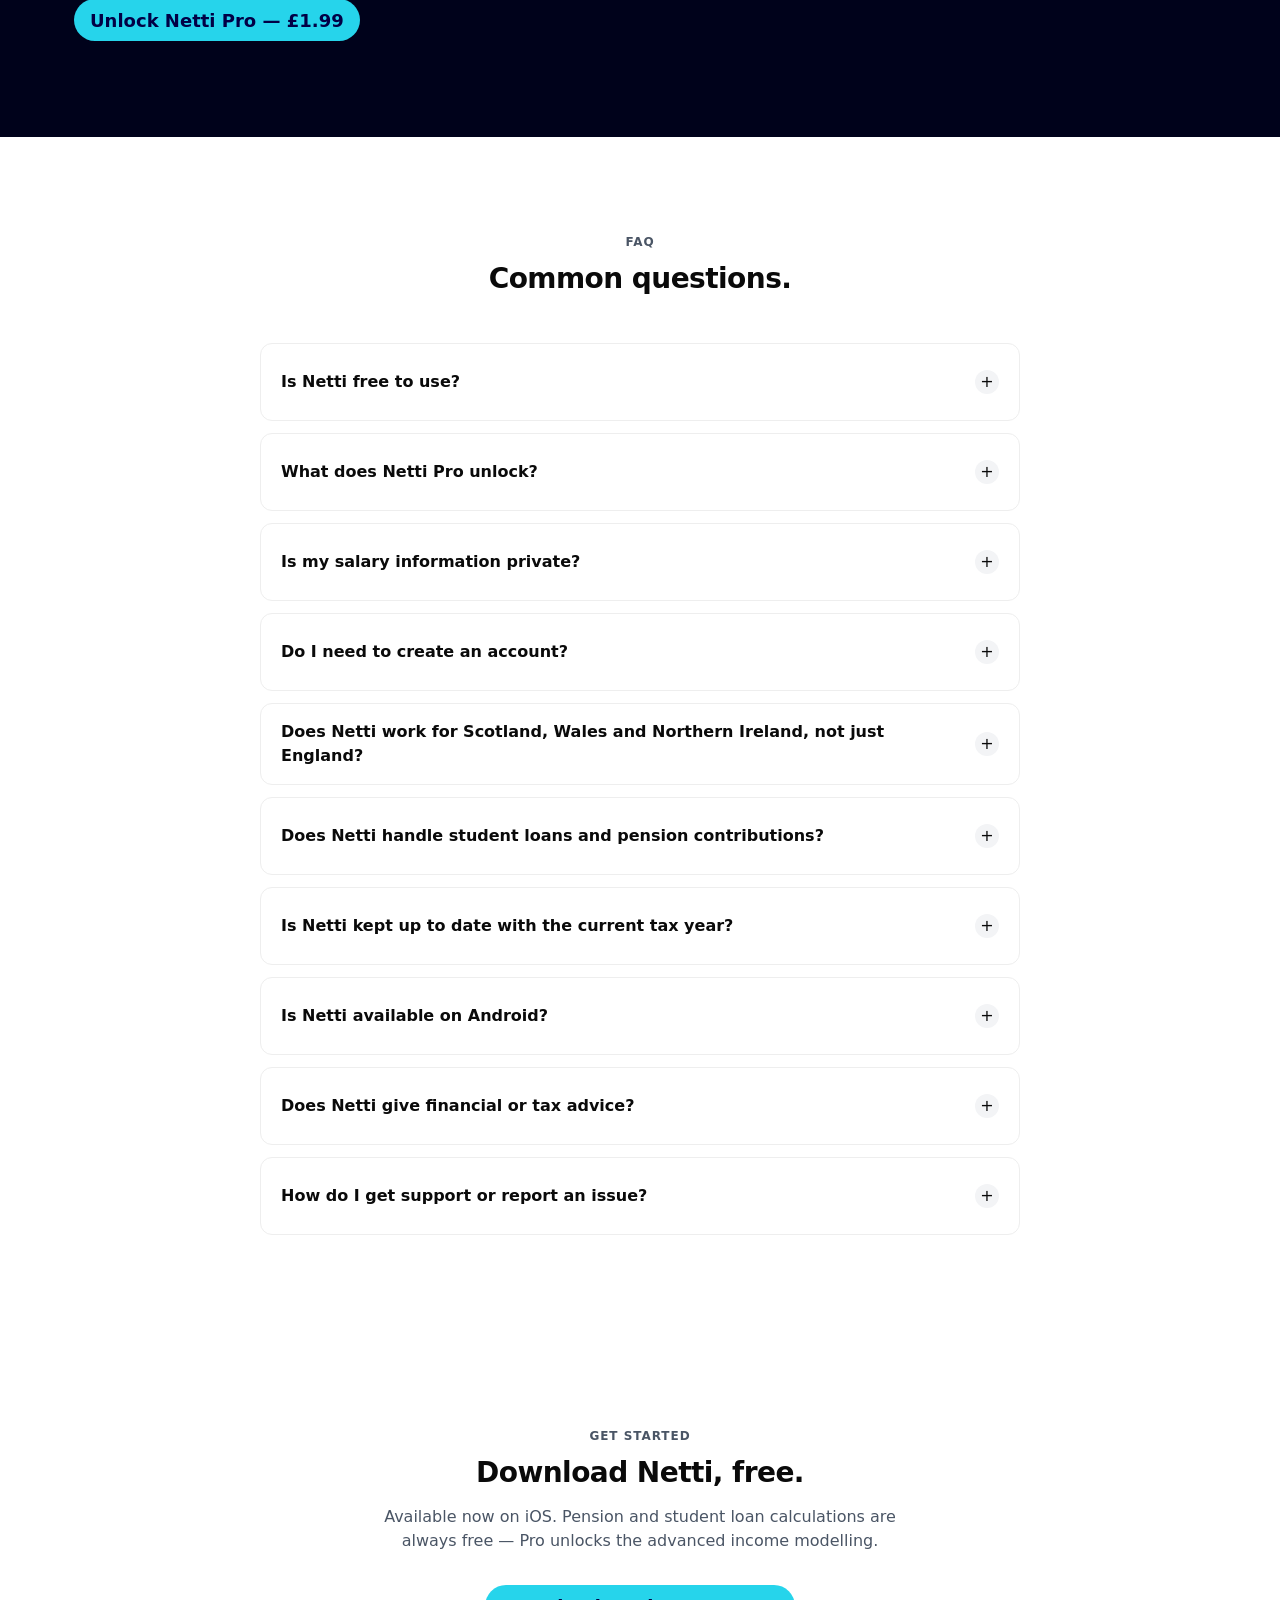
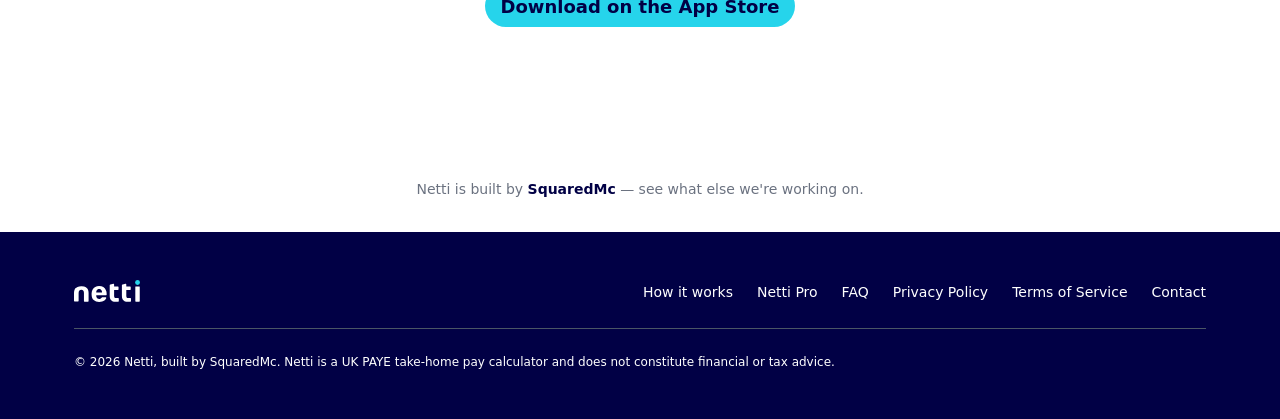
==== commit 66234f1a: "Add FAQ section 10 questions covering pricing, Netti Pro, privacy, account requirement, regional tax" ====
--- a/index.html
+++ b/index.html
@@ -44,6 +44,59 @@
   "description": "Netti is a UK take-home pay calculator that works out tax, National Insurance, pension and student loan deductions, with bonus, overtime and job-offer modelling in Netti Pro."
 }
 </script>
+<script type="application/ld+json">
+{
+  "@context": "https://schema.org",
+  "@type": "FAQPage",
+  "mainEntity": [
+    {
+      "@type": "Question",
+      "name": "Is Netti free to use?",
+      "acceptedAnswer": { "@type": "Answer", "text": "Yes. The core calculator — salary, tax, National Insurance, pension and student loan — is free. Netti Pro is a one-off £1.99 unlock for bonus, overtime and job-offer modelling." }
+    },
+    {
+      "@type": "Question",
+      "name": "What does Netti Pro unlock?",
+      "acceptedAnswer": { "@type": "Answer", "text": "Bonus, overtime and commission modelling, marginal tax insight (what your next £1 is worth), and side-by-side salary and offer comparison. It's a single one-off payment, not a subscription." }
+    },
+    {
+      "@type": "Question",
+      "name": "Is my salary information private?",
+      "acceptedAnswer": { "@type": "Answer", "text": "Yes. Everything you enter — salary, tax code, pension, income figures — is calculated and stored locally on your device. It's never transmitted to or stored on Netti's servers." }
+    },
+    {
+      "@type": "Question",
+      "name": "Do I need to create an account?",
+      "acceptedAnswer": { "@type": "Answer", "text": "No. Netti works fully without sign-up — just install and enter your numbers." }
+    },
+    {
+      "@type": "Question",
+      "name": "Does Netti work for Scotland, Wales and Northern Ireland, not just England?",
+      "acceptedAnswer": { "@type": "Answer", "text": "Yes. Netti applies the correct regional Income Tax bands, including Scotland's separate rate structure." }
+    },
+    {
+      "@type": "Question",
+      "name": "Does Netti handle student loans and pension contributions?",
+      "acceptedAnswer": { "@type": "Answer", "text": "Yes. All current UK student loan plans (1, 2, 4, 5, and Postgraduate) are supported, along with both salary sacrifice and relief-at-source pension contributions." }
+    },
+    {
+      "@type": "Question",
+      "name": "Is Netti kept up to date with the current tax year?",
+      "acceptedAnswer": { "@type": "Answer", "text": "Yes. Netti's calculations use the current UK tax year's rates and thresholds, and are updated as they change." }
+    },
+    {
+      "@type": "Question",
+      "name": "Is Netti available on Android?",
+      "acceptedAnswer": { "@type": "Answer", "text": "Not yet — Android support is on the roadmap. Netti is currently available on iOS only." }
+    },
+    {
+      "@type": "Question",
+      "name": "Does Netti give financial or tax advice?",
+      "acceptedAnswer": { "@type": "Answer", "text": "No. Netti is a calculator, not financial advice." }
+    }
+  ]
+}
+</script>
 </head>
 <body>
 
@@ -57,6 +110,7 @@
         <li><a href="#how-it-works">How it works</a></li>
         <li><a href="#case-study">Worked example</a></li>
         <li><a href="#pro">Netti Pro</a></li>
+        <li><a href="#faq">FAQ</a></li>
         <li><a href="#about">About</a></li>
       </ul>
     </nav>
@@ -72,6 +126,7 @@
       <li><a href="#how-it-works">How it works</a></li>
       <li><a href="#case-study">Worked example</a></li>
       <li><a href="#pro">Netti Pro</a></li>
+      <li><a href="#faq">FAQ</a></li>
       <li><a href="#about">About</a></li>
     </ul>
     <a class="btn btn-lg btn-primary" href="#download" style="width:100%;">Get the app</a>
@@ -213,6 +268,58 @@
     </div>
   </section>
 
+  <!-- FAQ -->
+  <section id="faq">
+    <div class="wrap">
+      <div class="section-head">
+        <span class="eyebrow eyebrow--on-light">FAQ</span>
+        <h2>Common questions.</h2>
+      </div>
+      <div class="faq-list">
+        <details class="faq-item">
+          <summary>Is Netti free to use?</summary>
+          <p>Yes. The core calculator — salary, tax, National Insurance, pension and student loan — is free. Netti Pro is a one-off £1.99 unlock for bonus, overtime and job-offer modelling.</p>
+        </details>
+        <details class="faq-item">
+          <summary>What does Netti Pro unlock?</summary>
+          <p>Bonus, overtime and commission modelling, marginal tax insight (what your next £1 is worth), and side-by-side salary and offer comparison. It's a single one-off payment, not a subscription.</p>
+        </details>
+        <details class="faq-item">
+          <summary>Is my salary information private?</summary>
+          <p>Yes. Everything you enter — salary, tax code, pension, income figures — is calculated and stored locally on your device. It's never transmitted to or stored on Netti's servers.</p>
+        </details>
+        <details class="faq-item">
+          <summary>Do I need to create an account?</summary>
+          <p>No. Netti works fully without sign-up — just install and enter your numbers.</p>
+        </details>
+        <details class="faq-item">
+          <summary>Does Netti work for Scotland, Wales and Northern Ireland, not just England?</summary>
+          <p>Yes. Netti applies the correct regional Income Tax bands, including Scotland's separate rate structure.</p>
+        </details>
+        <details class="faq-item">
+          <summary>Does Netti handle student loans and pension contributions?</summary>
+          <p>Yes. All current UK student loan plans (1, 2, 4, 5, and Postgraduate) are supported, along with both salary sacrifice and relief-at-source pension contributions.</p>
+        </details>
+        <details class="faq-item">
+          <summary>Is Netti kept up to date with the current tax year?</summary>
+          <p>Yes. Netti's calculations use the current UK tax year's rates and thresholds, and are updated as they change.</p>
+        </details>
+        <details class="faq-item">
+          <summary>Is Netti available on Android?</summary>
+          <p>Not yet — Android support is on the roadmap. Netti is currently available on iOS only.</p>
+        </details>
+        <details class="faq-item">
+          <summary>Does Netti give financial or tax advice?</summary>
+          <p>No. Netti is a calculator, not financial advice.</p>
+        </details>
+        <details class="faq-item">
+          <summary>How do I get support or report an issue?</summary>
+          <p>Email us at <span class="todo">[insert contact email]</span>.</p>
+        </details>
+      </div>
+    </div>
+  </section>
+
   <!-- Download CTA -->
   <section id="download" class="download-cta">
     <div class="wrap">
@@ -245,6 +352,7 @@
       <ul class="footer-links">
         <li><a href="#how-it-works">How it works</a></li>
         <li><a href="#pro">Netti Pro</a></li>
+        <li><a href="#faq">FAQ</a></li>
         <li><a href="privacy.html">Privacy Policy</a></li>
         <li><a href="#" title="Coming soon">Terms of Service</a></li>
         <li><a href="privacy.html#contact-us">Contact</a></li>
--- a/css/styles.css
+++ b/css/styles.css
@@ -469,6 +469,63 @@
   margin-top: var(--netti-space-20);
 }
 
+/* FAQ */
+.faq-list {
+  max-width: 760px;
+  margin: 0 auto;
+  display: flex;
+  flex-direction: column;
+  gap: var(--netti-space-12);
+}
+
+.faq-item {
+  border: 1px solid var(--netti-color-border-default);
+  border-radius: var(--netti-card-border-radius, 12px);
+  padding: var(--netti-space-16) var(--netti-space-20);
+  background: var(--netti-color-white);
+}
+
+.faq-item summary {
+  cursor: pointer;
+  list-style: none;
+  display: flex;
+  align-items: center;
+  justify-content: space-between;
+  gap: var(--netti-space-16);
+  font-weight: var(--netti-font-weight-semibold);
+  font-size: var(--netti-font-size-md);
+  color: var(--netti-color-text-primary);
+  min-height: 44px;
+}
+
+.faq-item summary::-webkit-details-marker {
+  display: none;
+}
+
+.faq-item summary::after {
+  content: '+';
+  flex: none;
+  width: 24px;
+  height: 24px;
+  border-radius: var(--netti-radius-full);
+  background: var(--netti-color-background-surface-raised);
+  color: var(--netti-color-text-primary);
+  display: flex;
+  align-items: center;
+  justify-content: center;
+  font-size: var(--netti-font-size-md);
+  font-weight: var(--netti-font-weight-regular);
+}
+
+.faq-item[open] summary::after {
+  content: '−';
+}
+
+.faq-item p {
+  margin-top: var(--netti-space-12);
+  font-size: var(--netti-font-size-sm);
+}
+
 /* Pro teaser */
 .pro-panel {
   background: var(--netti-color-navy-900);
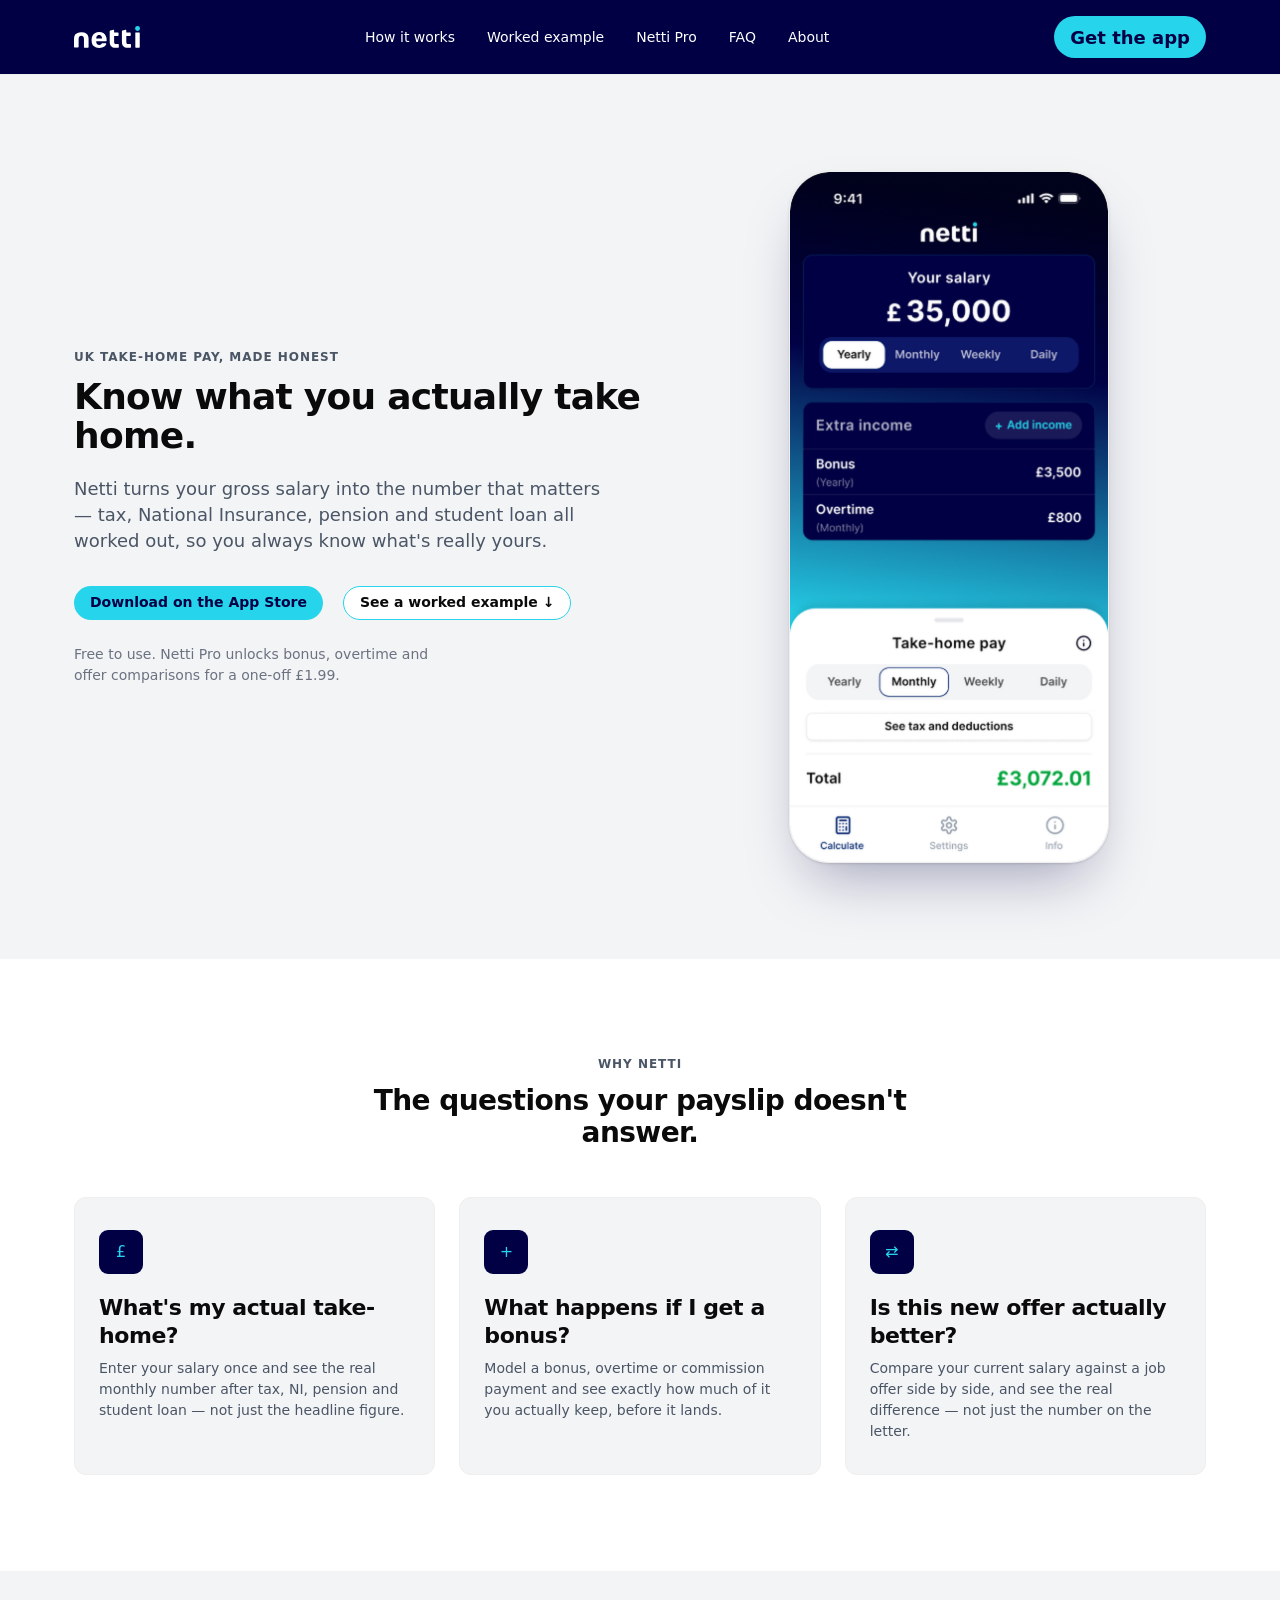
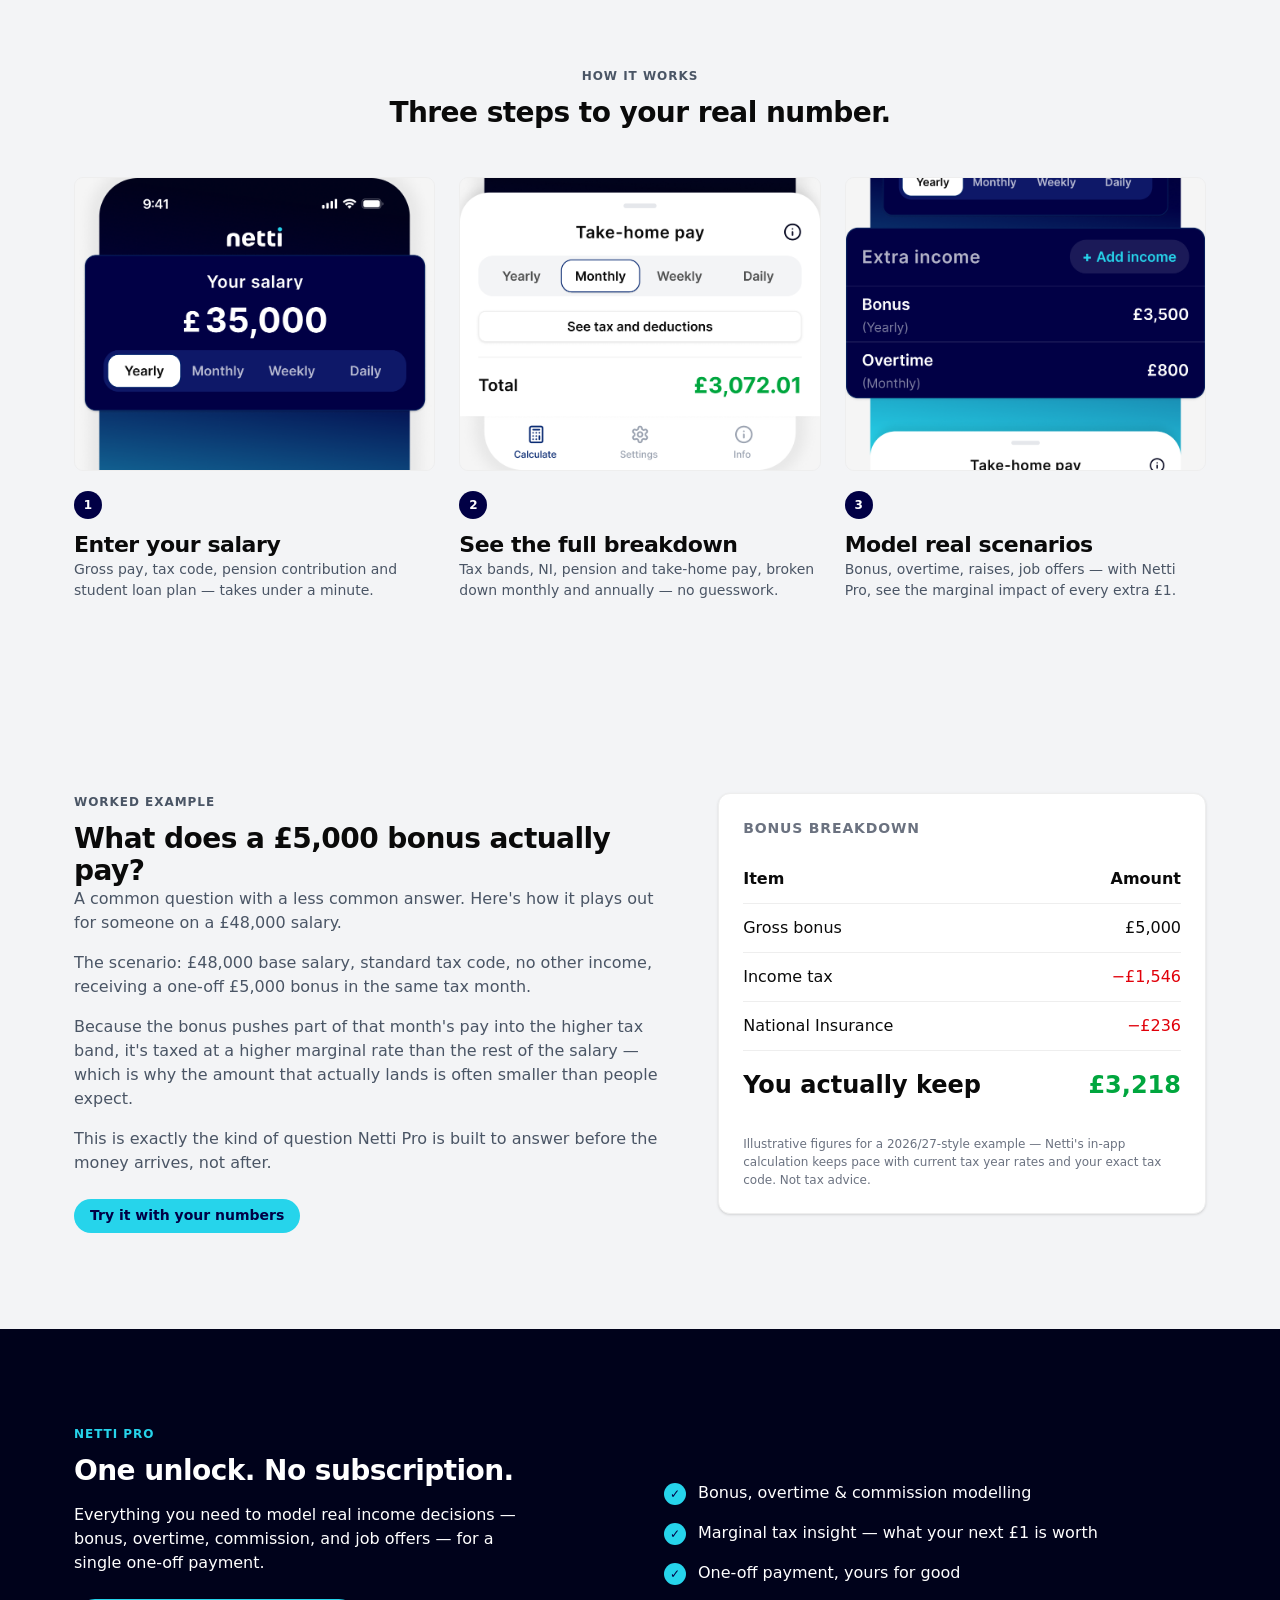
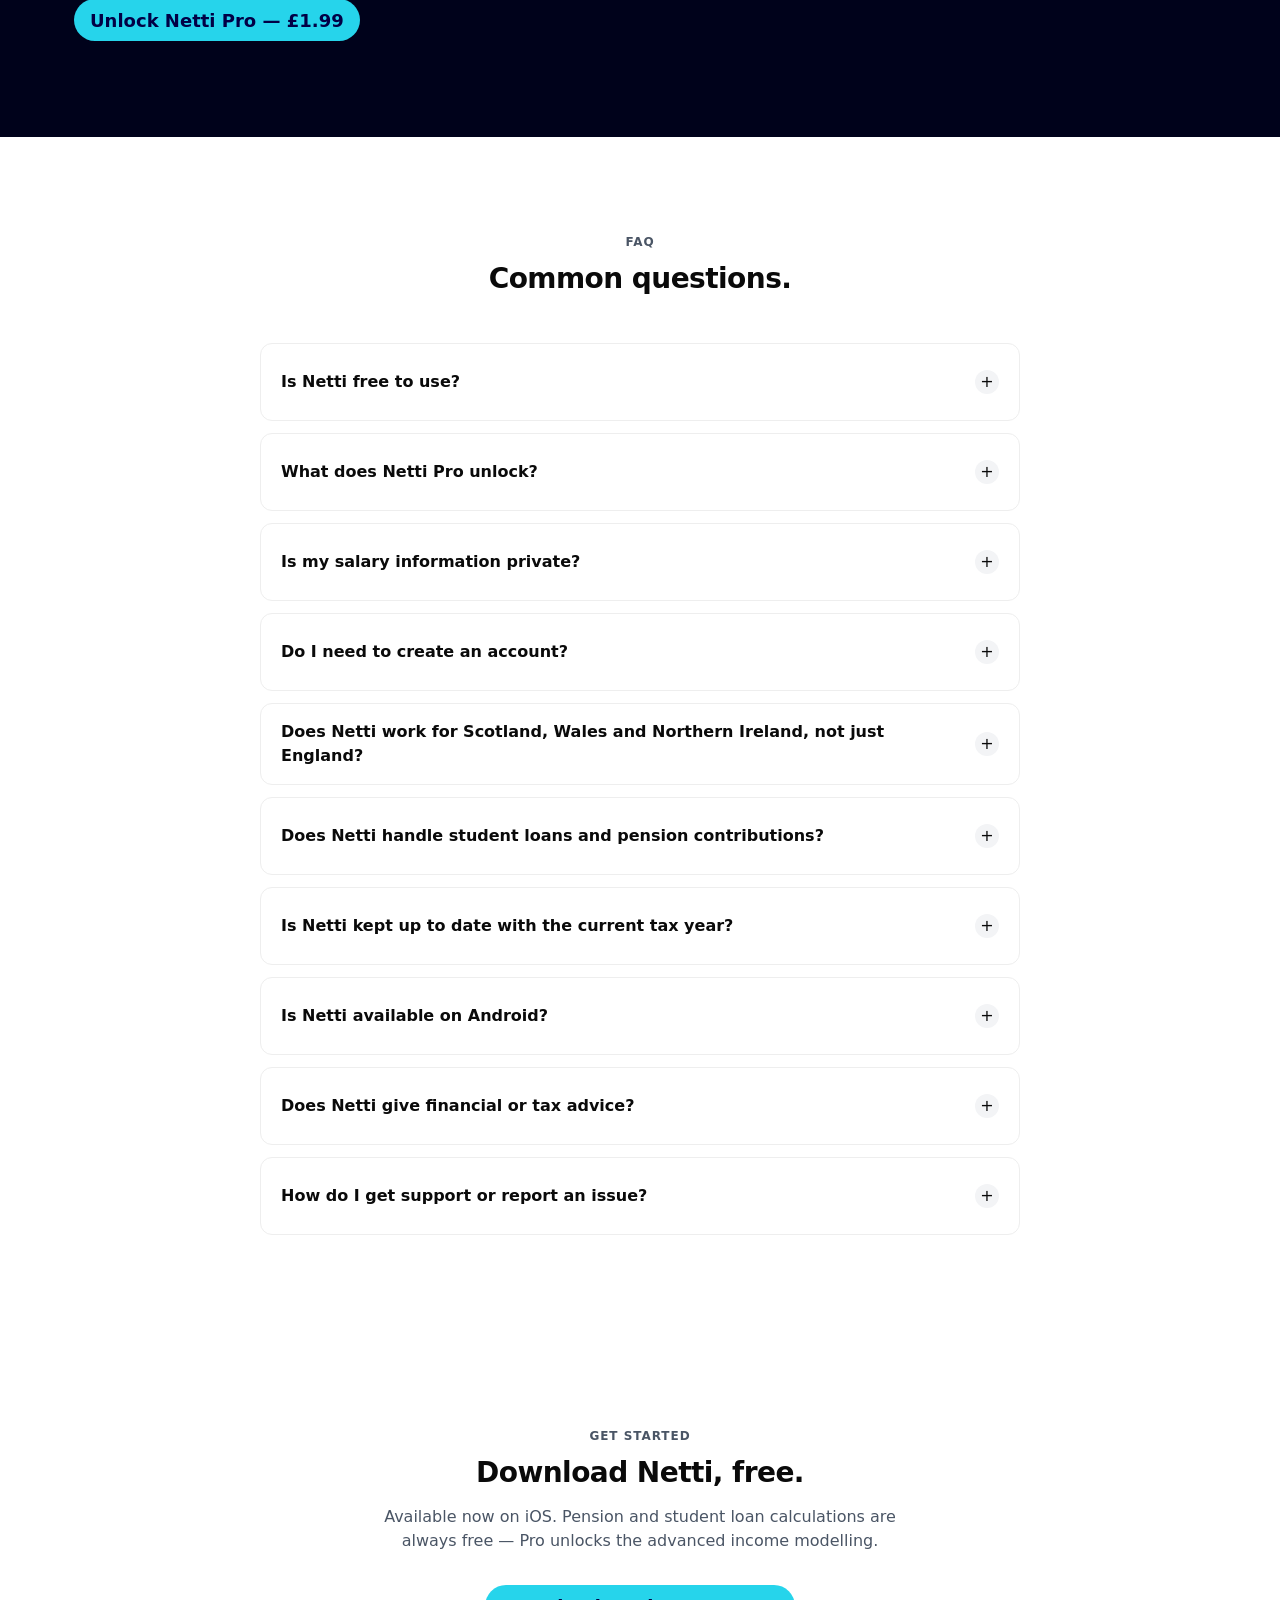
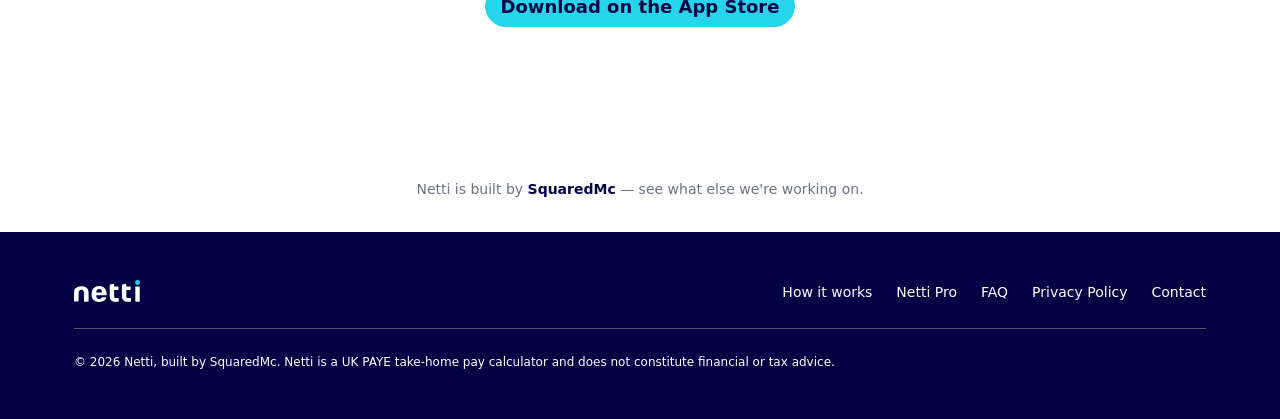
==== commit 677717b8: "Update the Privacy Policy for Netti 3.0 - Purchases: Netti Pro is a one-off purchase. RevenueCat is " ====
--- a/index.html
+++ b/index.html
@@ -93,6 +93,11 @@
       "@type": "Question",
       "name": "Does Netti give financial or tax advice?",
       "acceptedAnswer": { "@type": "Answer", "text": "No. Netti is a calculator, not financial advice." }
+    },
+    {
+      "@type": "Question",
+      "name": "How do I get support or report an issue?",
+      "acceptedAnswer": { "@type": "Answer", "text": "Email us at hello@squaredmc.com." }
     }
   ]
 }
@@ -314,7 +319,7 @@
         </details>
         <details class="faq-item">
           <summary>How do I get support or report an issue?</summary>
-          <p>Email us at <span class="todo">[insert contact email]</span>.</p>
+          <p>Email us at <a href="mailto:hello@squaredmc.com">hello@squaredmc.com</a>.</p>
         </details>
       </div>
     </div>
@@ -354,7 +359,6 @@
         <li><a href="#pro">Netti Pro</a></li>
         <li><a href="#faq">FAQ</a></li>
         <li><a href="privacy.html">Privacy Policy</a></li>
-        <li><a href="#" title="Coming soon">Terms of Service</a></li>
         <li><a href="privacy.html#contact-us">Contact</a></li>
       </ul>
     </div>
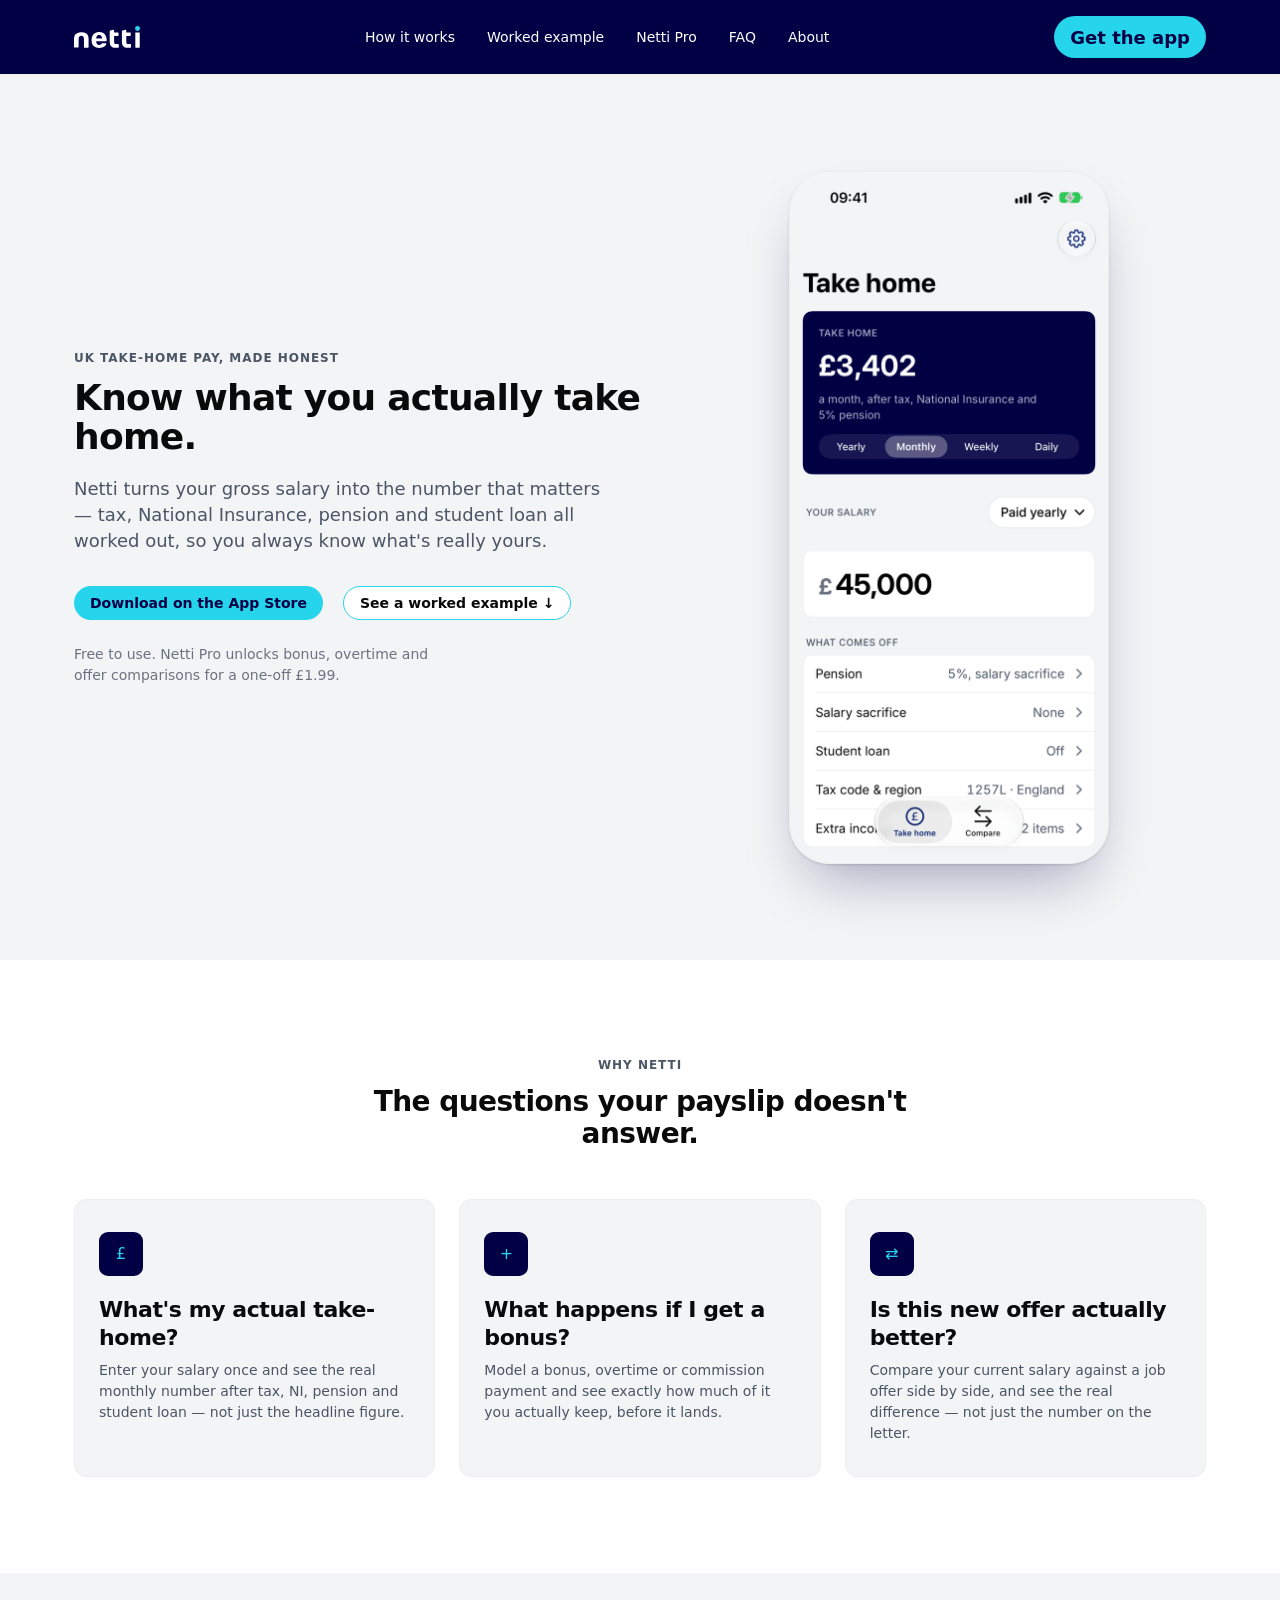
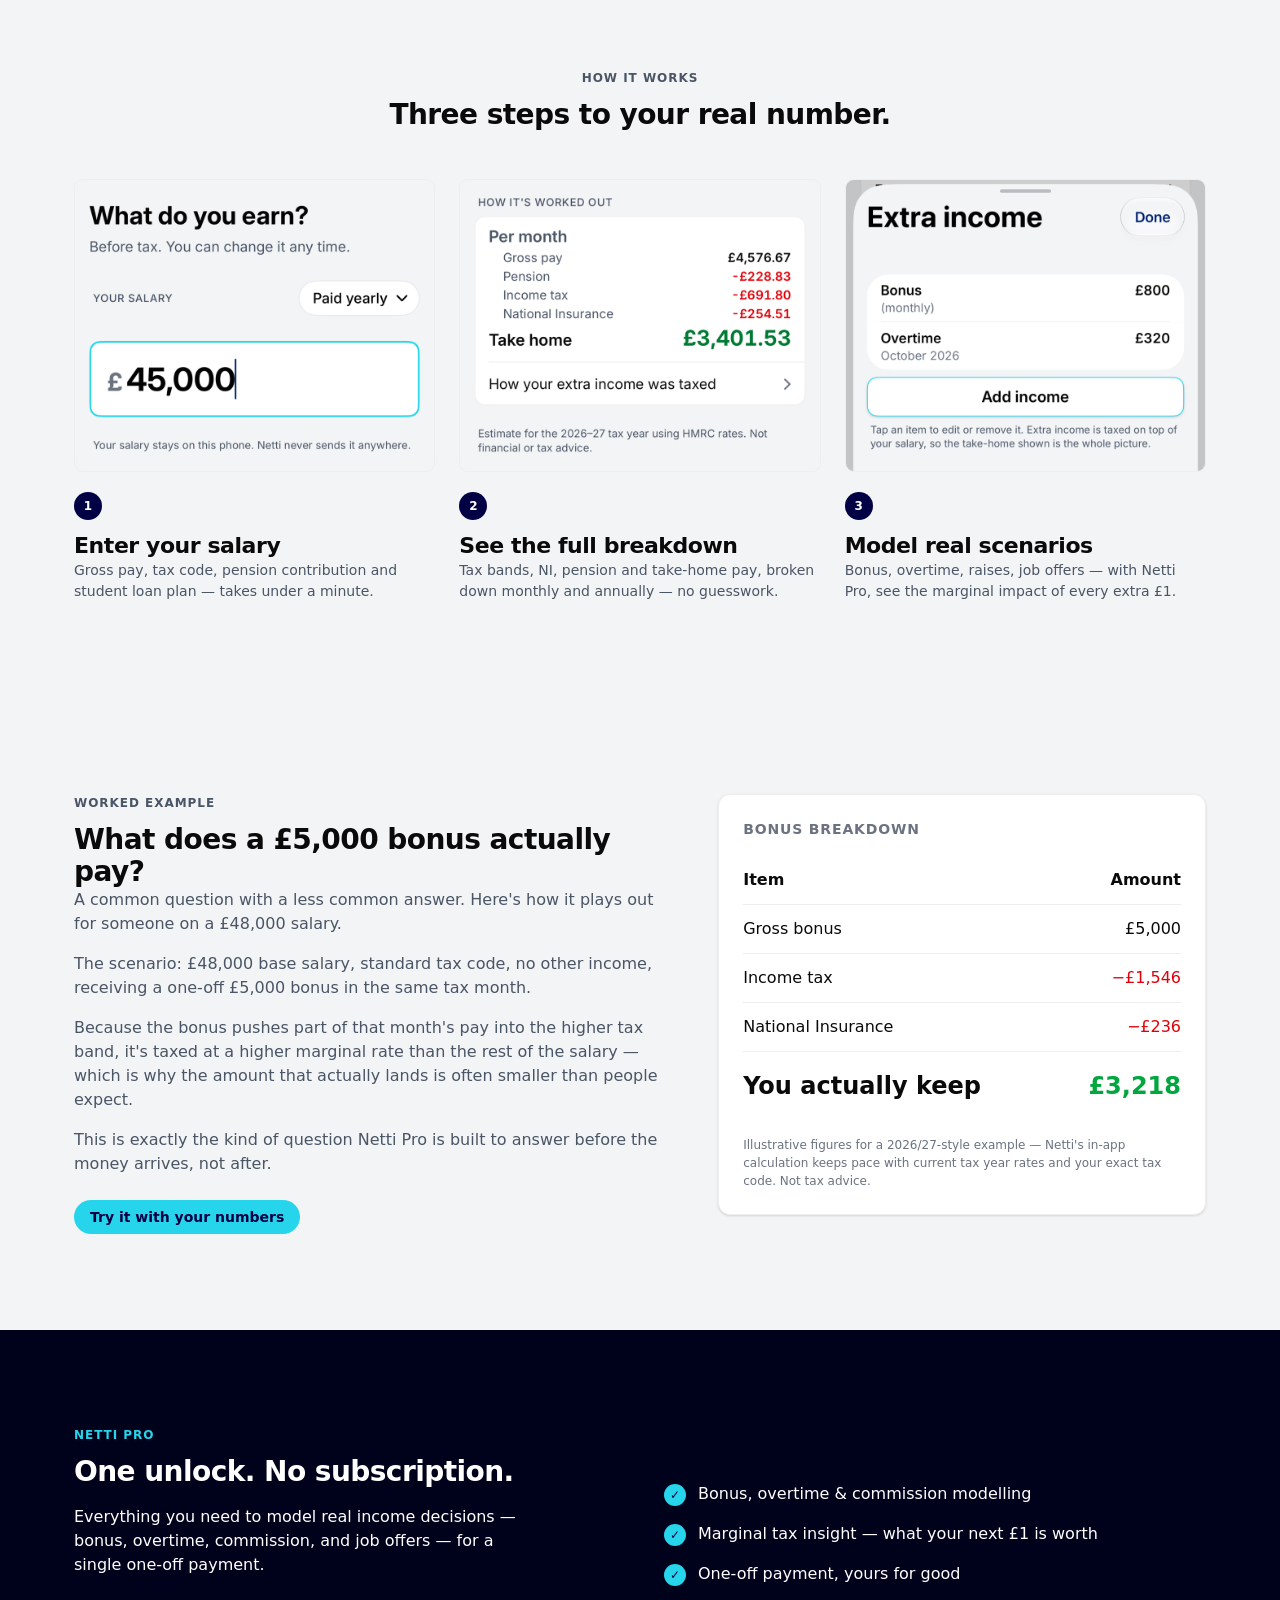
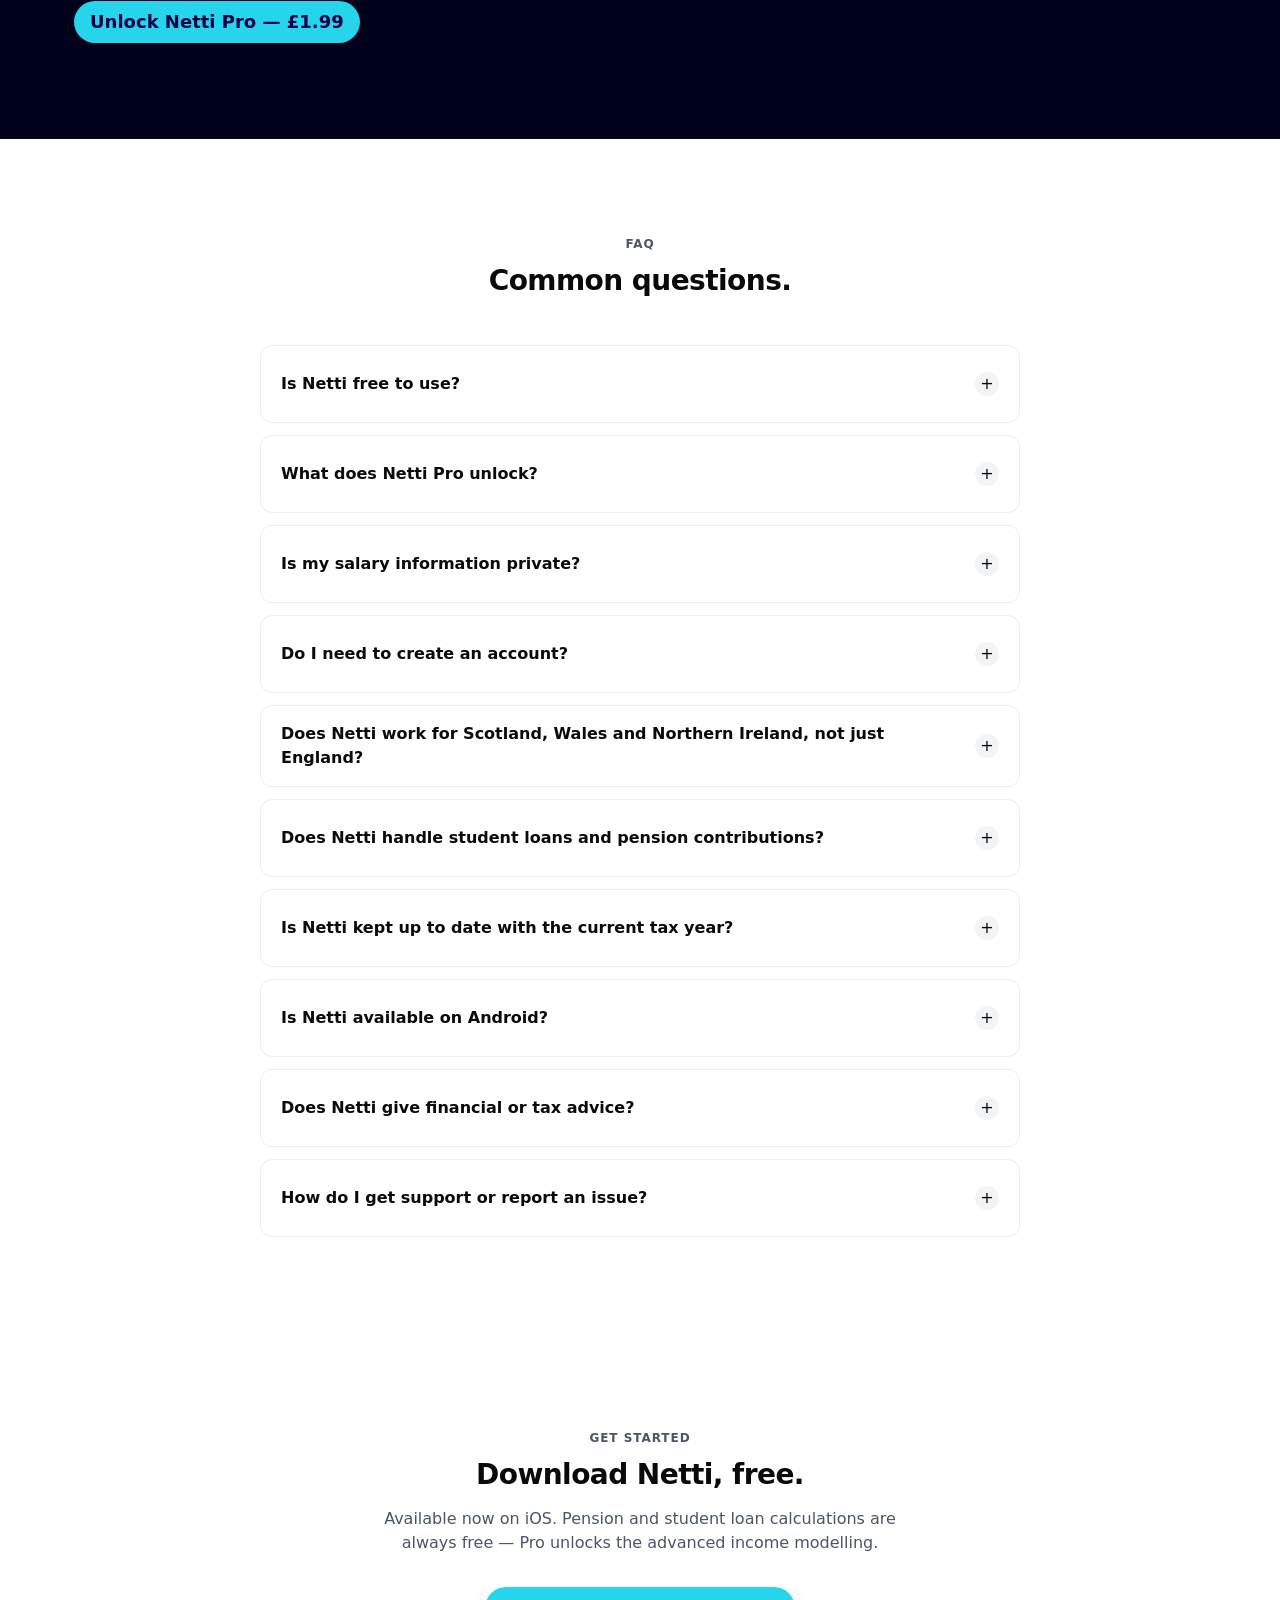
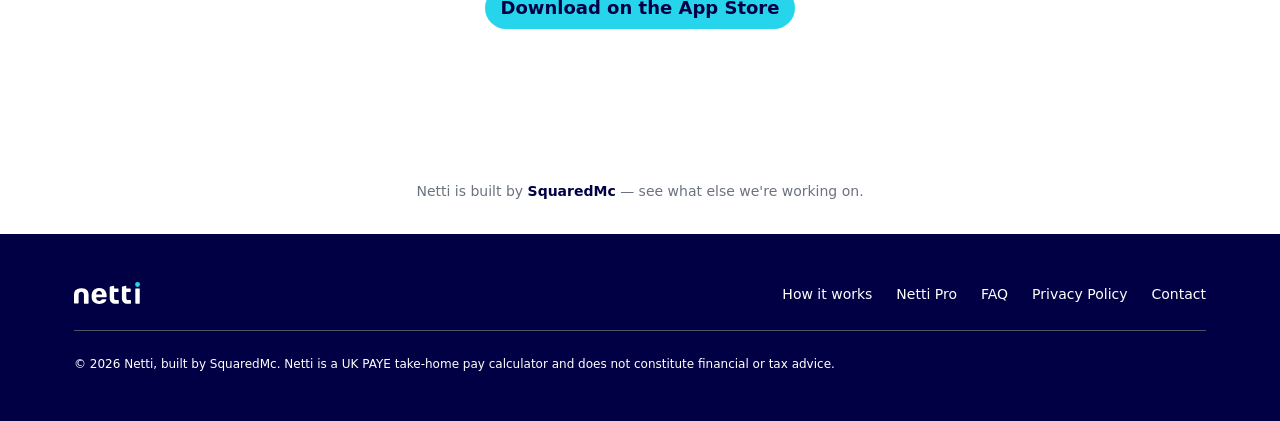
==== commit 9b1934b1: "Show Netti 3.2.1's screens on the homepage The hero and the three "How it works" images still showed" ====
--- a/index.html
+++ b/index.html
@@ -157,7 +157,7 @@
       </div>
       <div class="hero-visual">
         <div class="phone-frame">
-          <img src="assets/screenshots/hero.png" alt="Netti Calculate screen showing salary, extra income (bonus and overtime) and monthly take-home pay" width="640" height="1388" loading="eager">
+          <img src="assets/screenshots/hero.png" alt="Netti's Take home screen: £3,402 a month from a £45,000 salary, with pension, salary sacrifice, student loan, tax code and extra income listed below" width="640" height="1391" loading="eager">
         </div>
       </div>
     </div>
@@ -200,7 +200,7 @@
       <div class="steps-grid">
         <div class="step-card">
           <div class="step-shot">
-            <img src="assets/screenshots/step-1-enter-salary.png" alt="Netti Calculate screen — entering gross salary" width="882" height="715" loading="lazy">
+            <img src="assets/screenshots/step-1-enter-salary.png" alt="Netti asking “What do you earn?”, with a £45,000 yearly salary entered" width="882" height="715" loading="lazy">
           </div>
           <span class="step-number">1</span>
           <h3>Enter your salary</h3>
@@ -208,7 +208,7 @@
         </div>
         <div class="step-card">
           <div class="step-shot">
-            <img src="assets/screenshots/step-2-breakdown.png" alt="Netti Take-home pay sheet showing the monthly total and a link to tax and deductions detail" width="882" height="715" loading="lazy">
+            <img src="assets/screenshots/step-2-breakdown.png" alt="Netti's breakdown per month: gross pay, pension, income tax and National Insurance, leaving £3,401.53 take home" width="882" height="715" loading="lazy">
           </div>
           <span class="step-number">2</span>
           <h3>See the full breakdown</h3>
@@ -216,7 +216,7 @@
         </div>
         <div class="step-card">
           <div class="step-shot">
-            <img src="assets/screenshots/step-3-scenarios.png" alt="Netti Extra income card showing a modelled bonus and overtime payment" width="882" height="715" loading="lazy">
+            <img src="assets/screenshots/step-3-scenarios.png" alt="Netti's Extra income sheet with an £800 monthly bonus and £320 of overtime" width="882" height="715" loading="lazy">
           </div>
           <span class="step-number">3</span>
           <h3>Model real scenarios</h3>
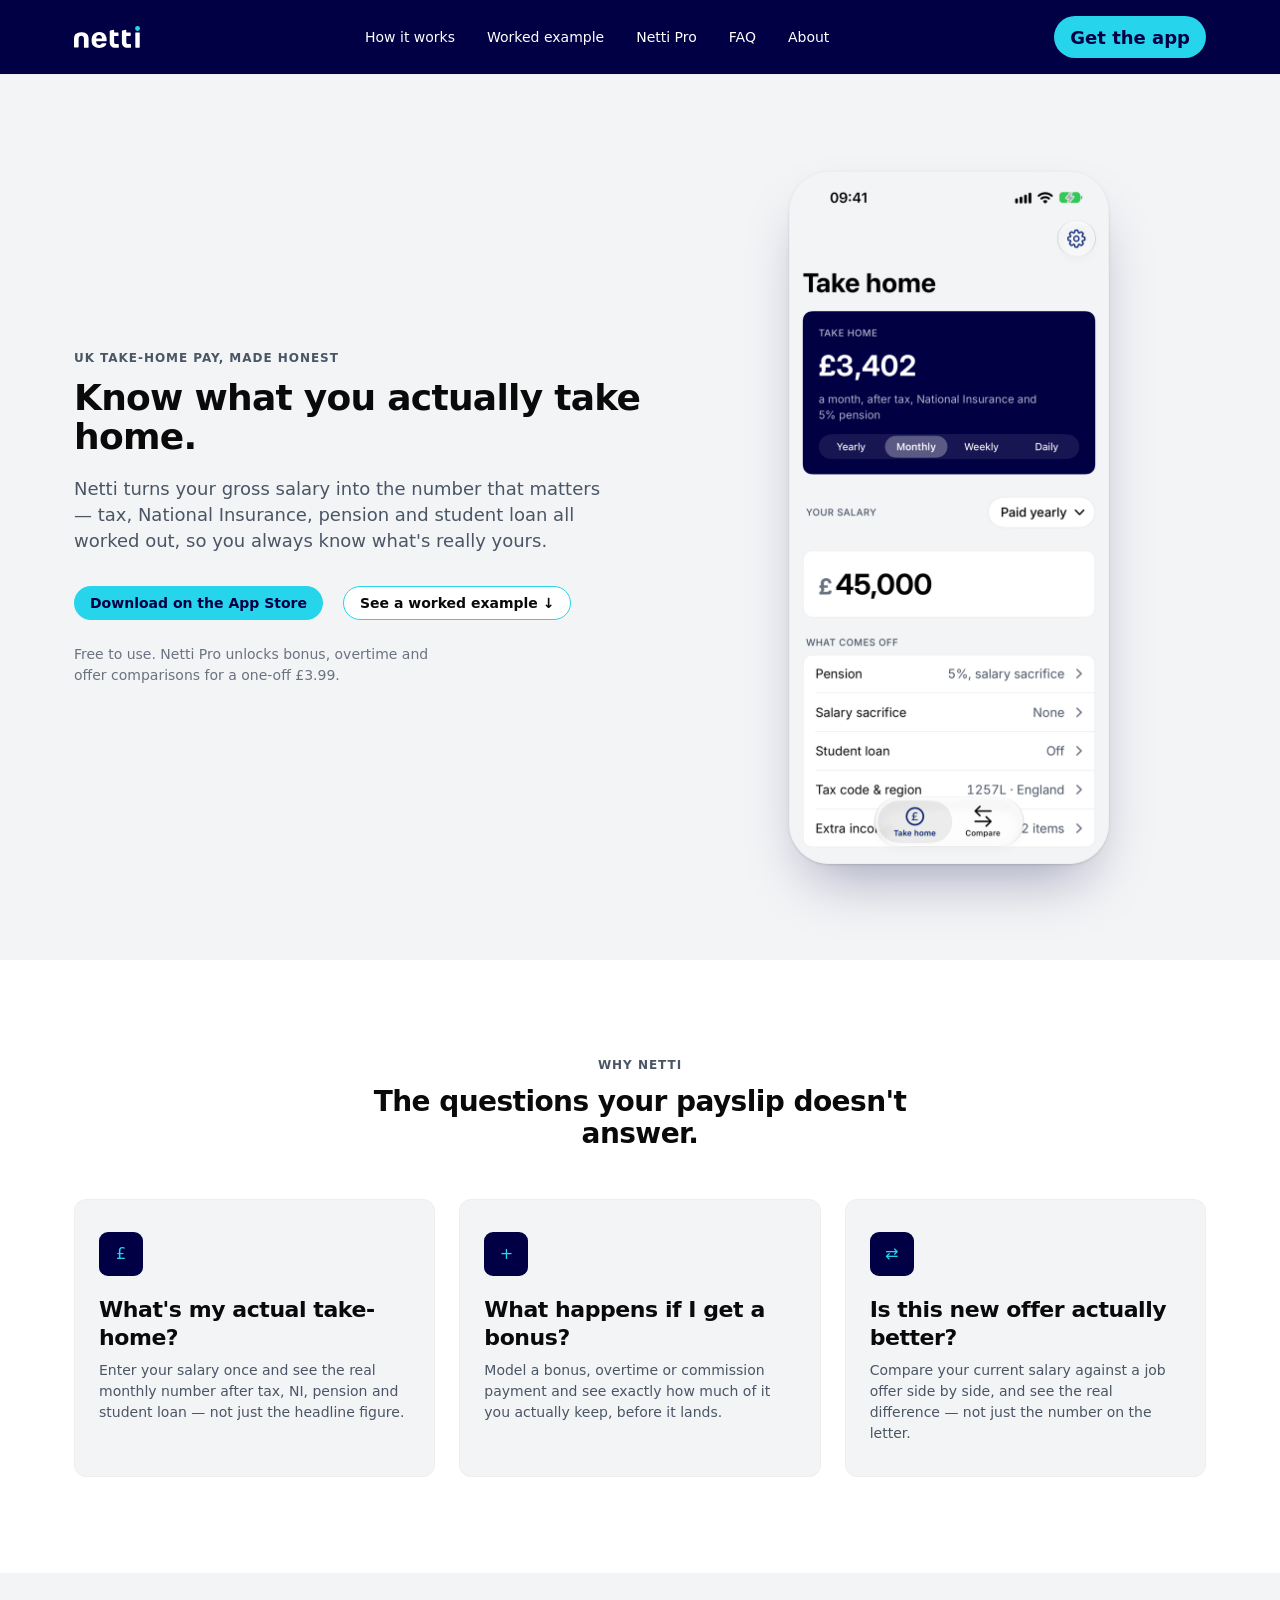
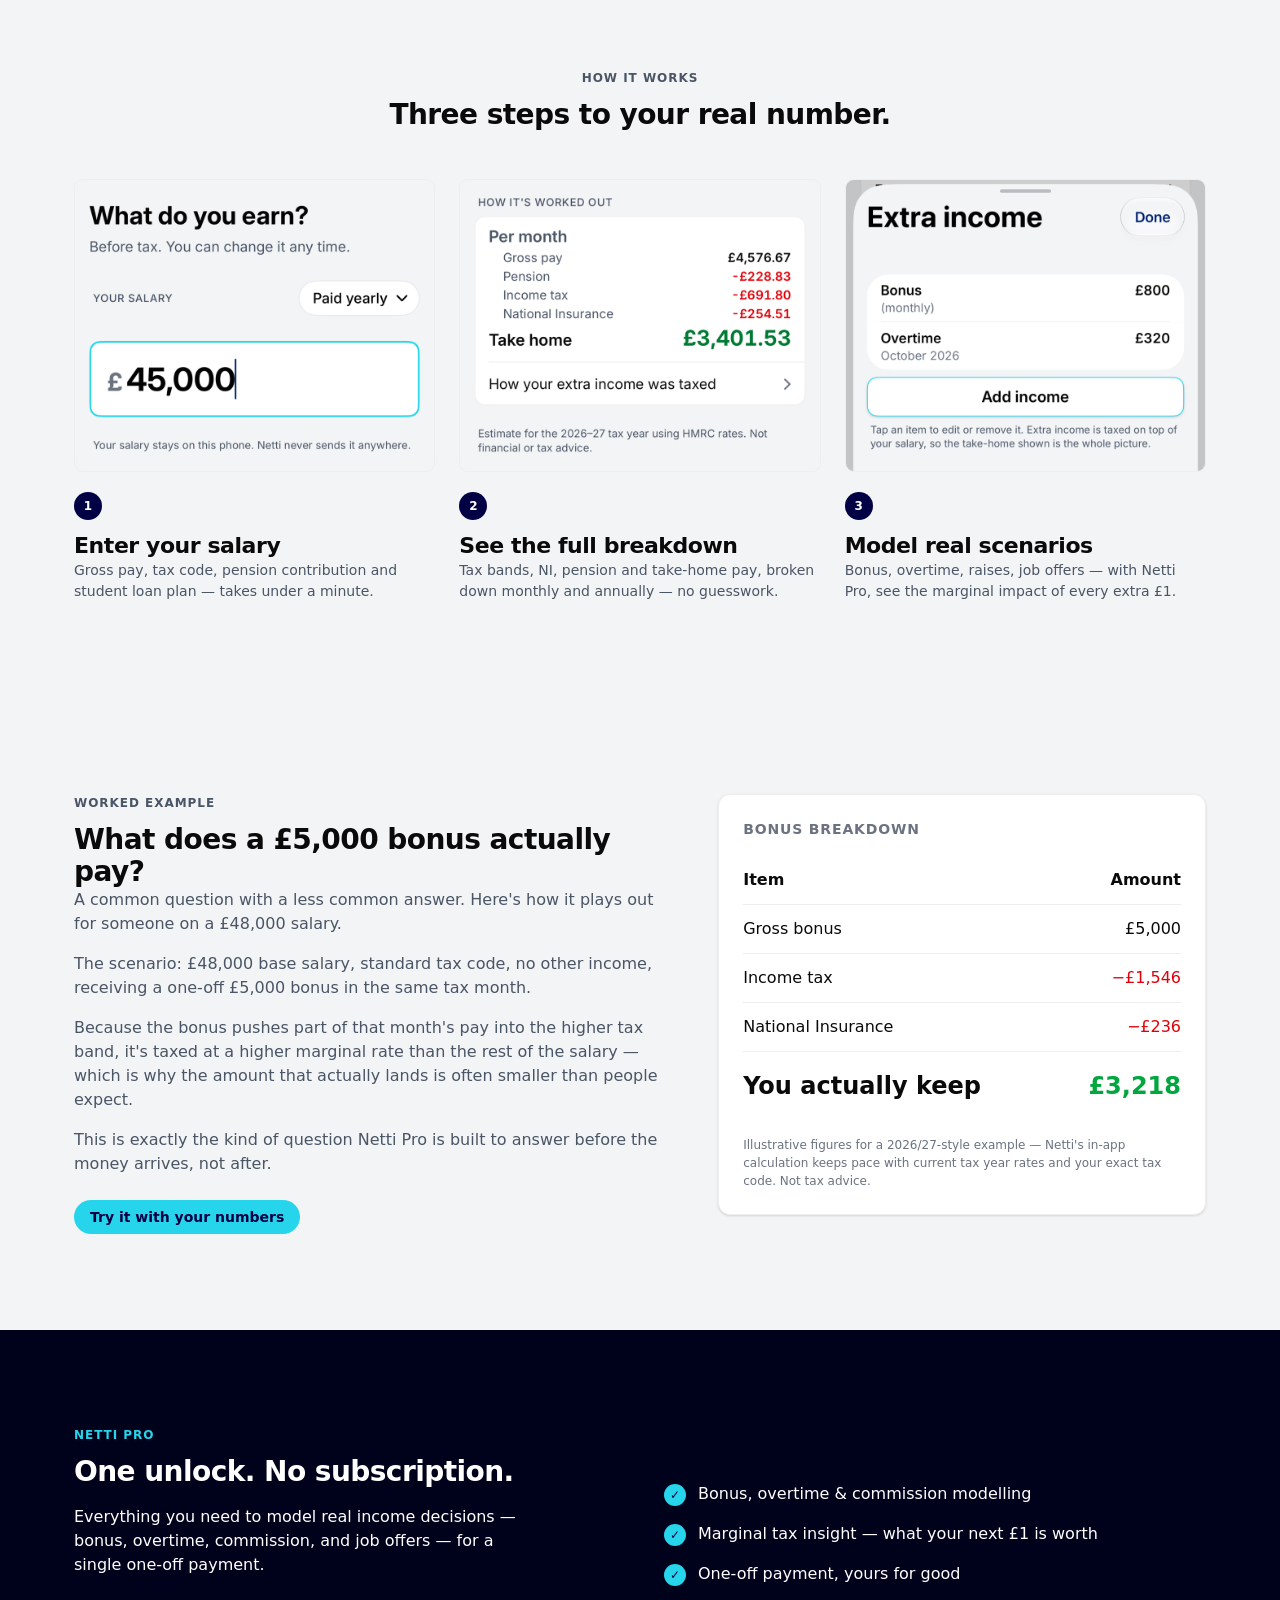
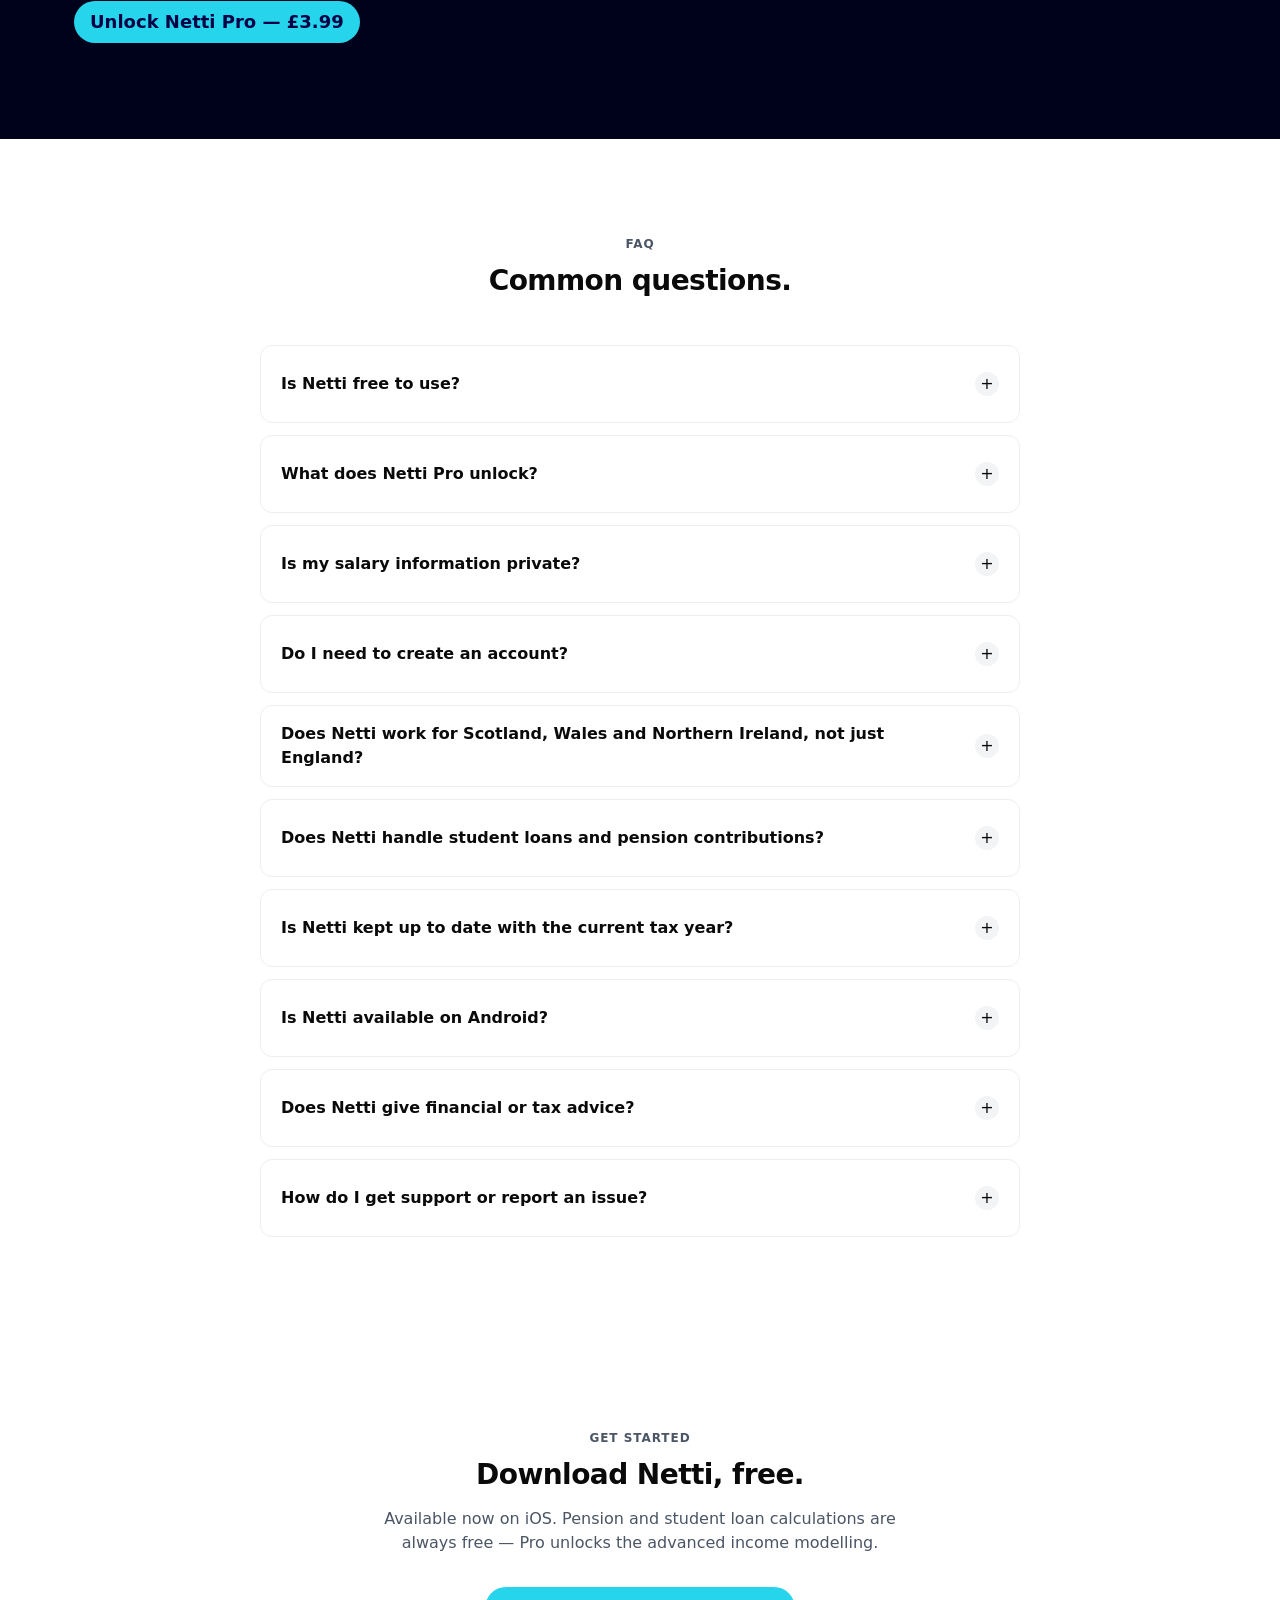
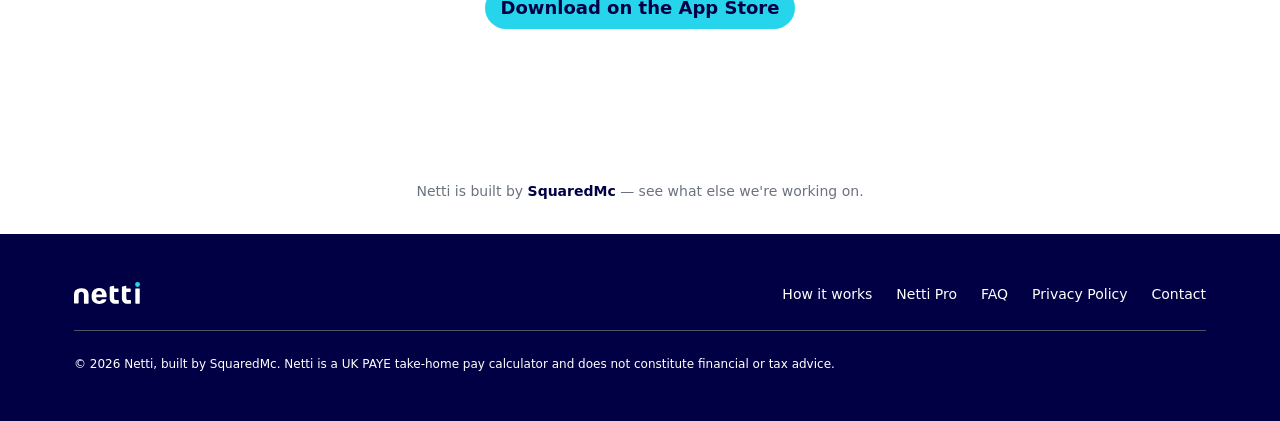
==== commit 1eadb1f0: "Show Netti Pro at £3.99 Netti Pro is repriced from £1.99 to £3.99 for the relaunch. The hero line, t" ====
--- a/index.html
+++ b/index.html
@@ -36,7 +36,7 @@
     {
       "@type": "Offer",
       "name": "Netti Pro",
-      "price": "1.99",
+      "price": "3.99",
       "priceCurrency": "GBP"
     }
   ],
@@ -52,7 +52,7 @@
     {
       "@type": "Question",
       "name": "Is Netti free to use?",
-      "acceptedAnswer": { "@type": "Answer", "text": "Yes. The core calculator — salary, tax, National Insurance, pension and student loan — is free. Netti Pro is a one-off £1.99 unlock for bonus, overtime and job-offer modelling." }
+      "acceptedAnswer": { "@type": "Answer", "text": "Yes. The core calculator — salary, tax, National Insurance, pension and student loan — is free. Netti Pro is a one-off £3.99 unlock for bonus, overtime and job-offer modelling." }
     },
     {
       "@type": "Question",
@@ -153,7 +153,7 @@
           </a>
           <a class="btn btn-outline" href="#case-study">See a worked example ↓</a>
         </div>
-        <p class="hero-support">Free to use. Netti Pro unlocks bonus, overtime and offer comparisons for a one-off £1.99.</p>
+        <p class="hero-support">Free to use. Netti Pro unlocks bonus, overtime and offer comparisons for a one-off £3.99.</p>
       </div>
       <div class="hero-visual">
         <div class="phone-frame">
@@ -263,7 +263,7 @@
         <span class="eyebrow">Netti Pro</span>
         <h2>One unlock. No subscription.</h2>
         <p class="body-copy">Everything you need to model real income decisions — bonus, overtime, commission, and job offers — for a single one-off payment.</p>
-        <a class="btn btn-lg btn-on-dark" href="#download">Unlock Netti Pro — £1.99</a>
+        <a class="btn btn-lg btn-on-dark" href="#download">Unlock Netti Pro — £3.99</a>
       </div>
       <ul class="pro-features">
         <li><span class="check" aria-hidden="true">✓</span> Bonus, overtime &amp; commission modelling</li>
@@ -283,7 +283,7 @@
       <div class="faq-list">
         <details class="faq-item">
           <summary>Is Netti free to use?</summary>
-          <p>Yes. The core calculator — salary, tax, National Insurance, pension and student loan — is free. Netti Pro is a one-off £1.99 unlock for bonus, overtime and job-offer modelling.</p>
+          <p>Yes. The core calculator — salary, tax, National Insurance, pension and student loan — is free. Netti Pro is a one-off £3.99 unlock for bonus, overtime and job-offer modelling.</p>
         </details>
         <details class="faq-item">
           <summary>What does Netti Pro unlock?</summary>
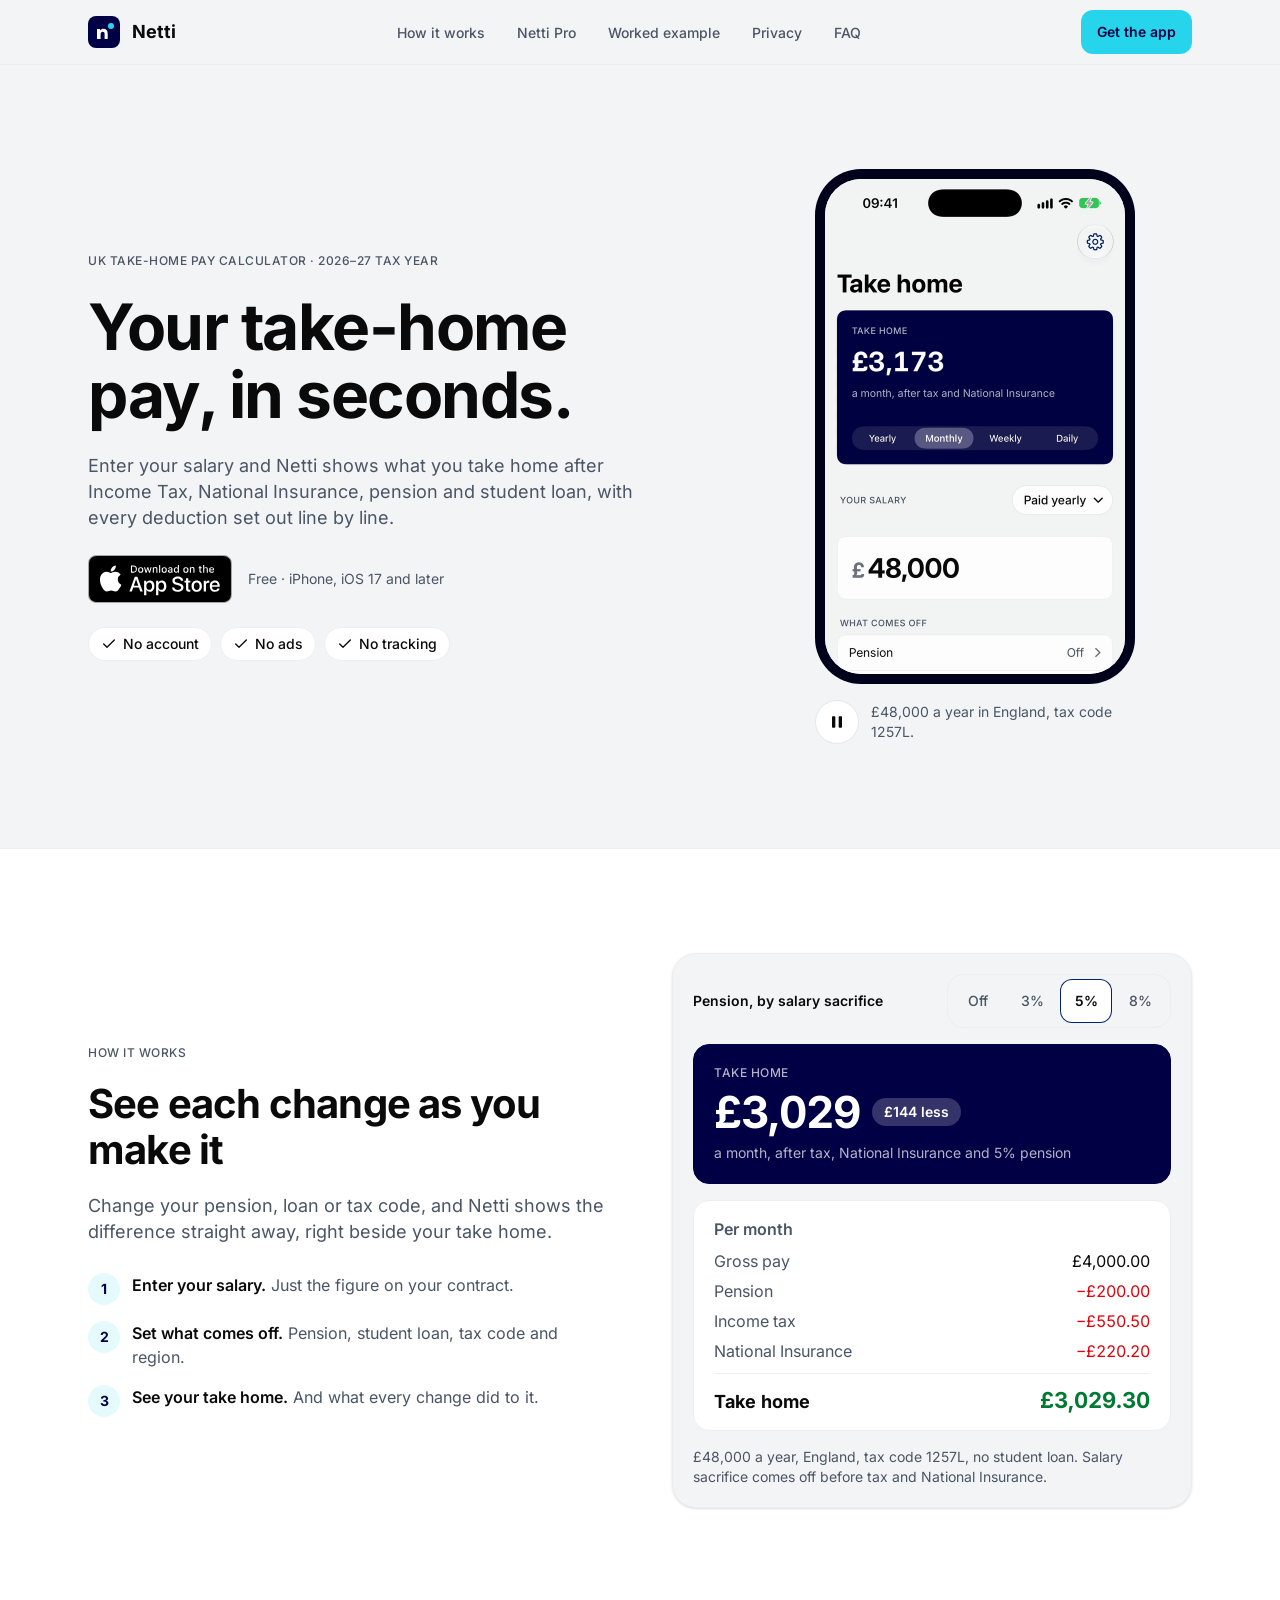
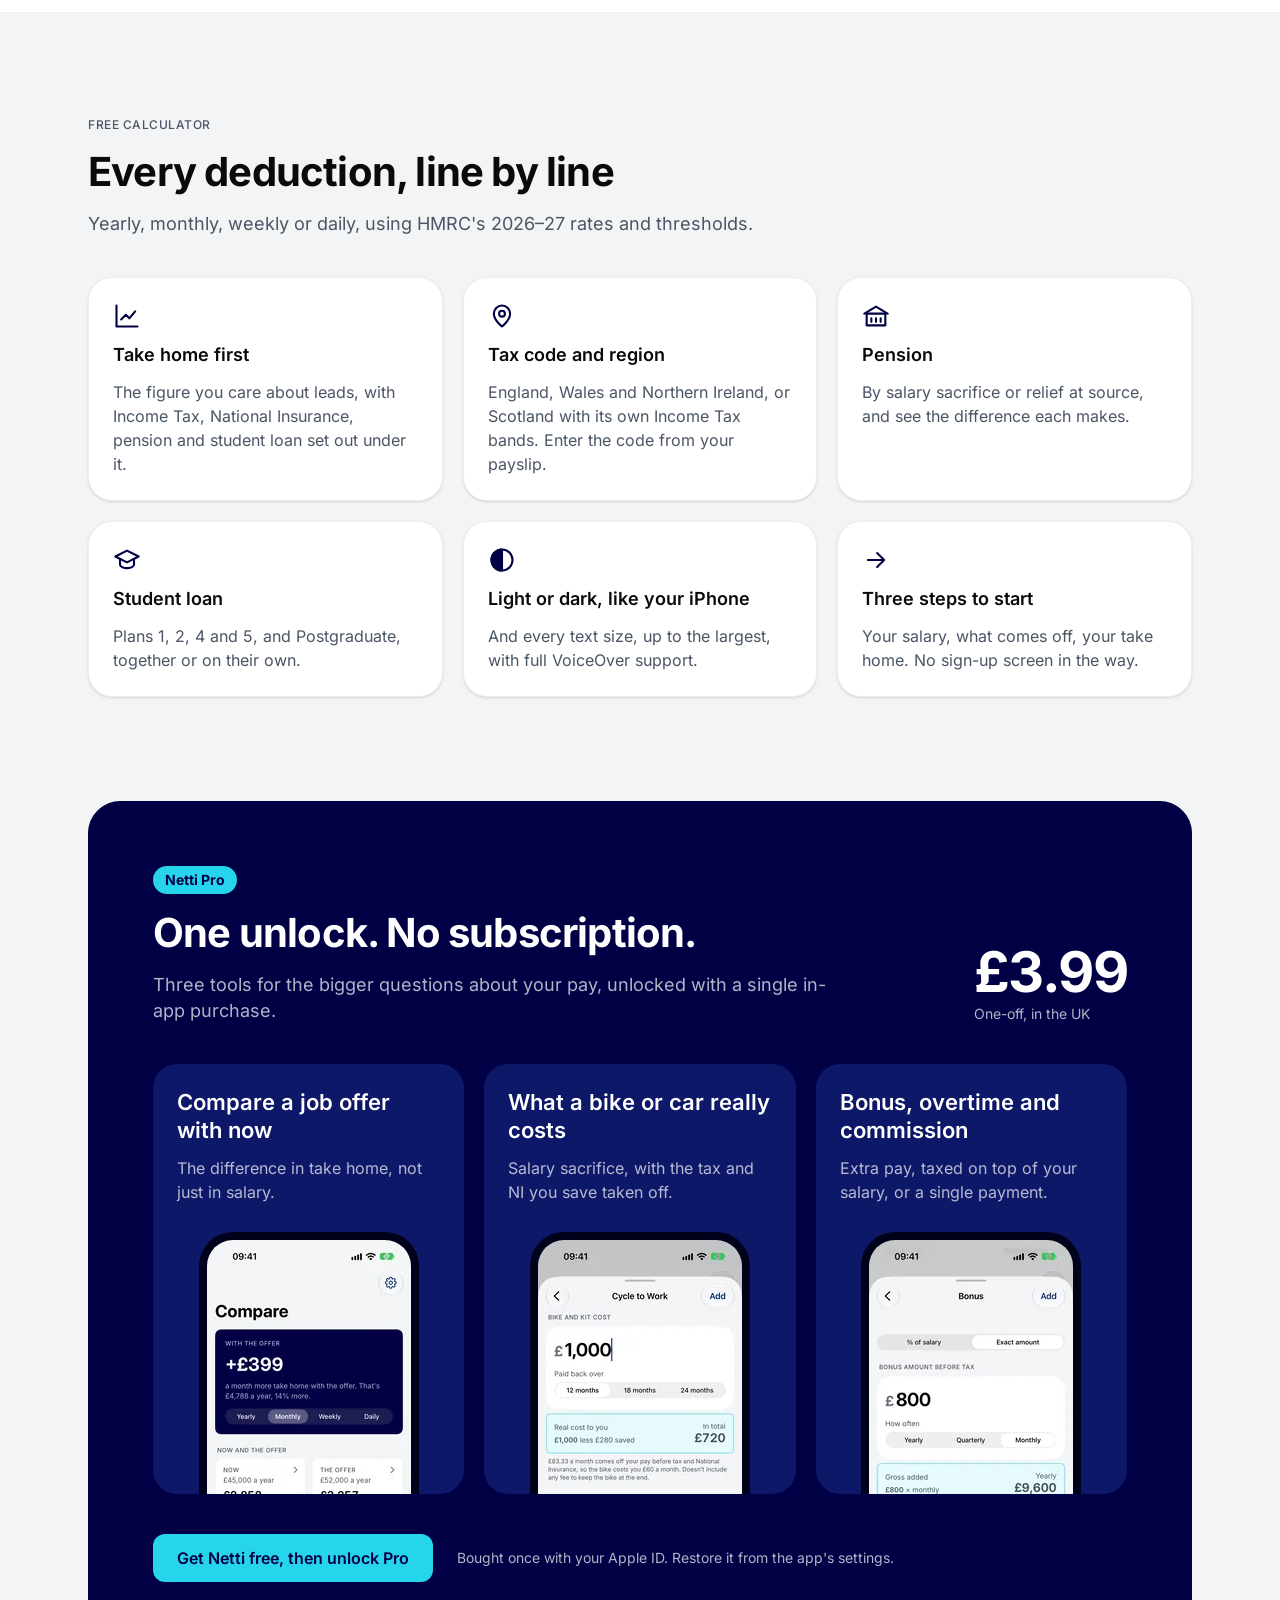
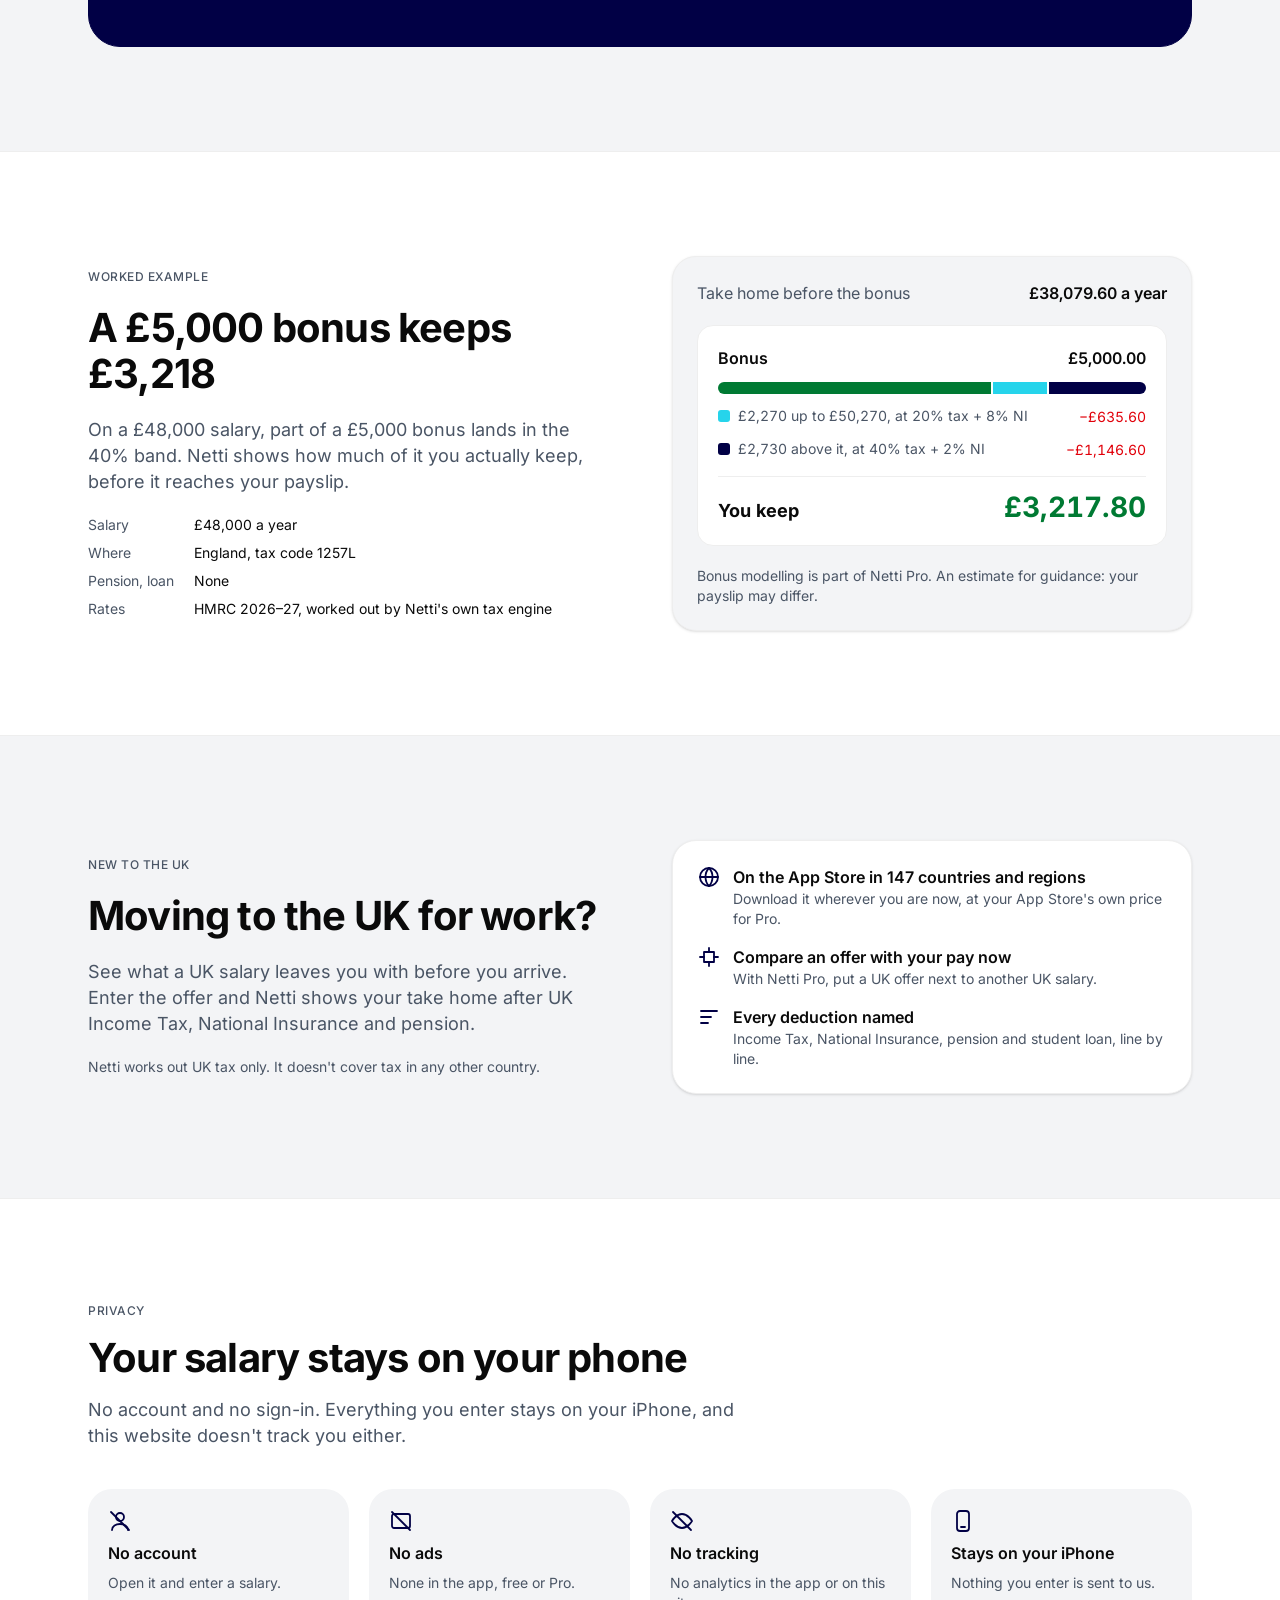
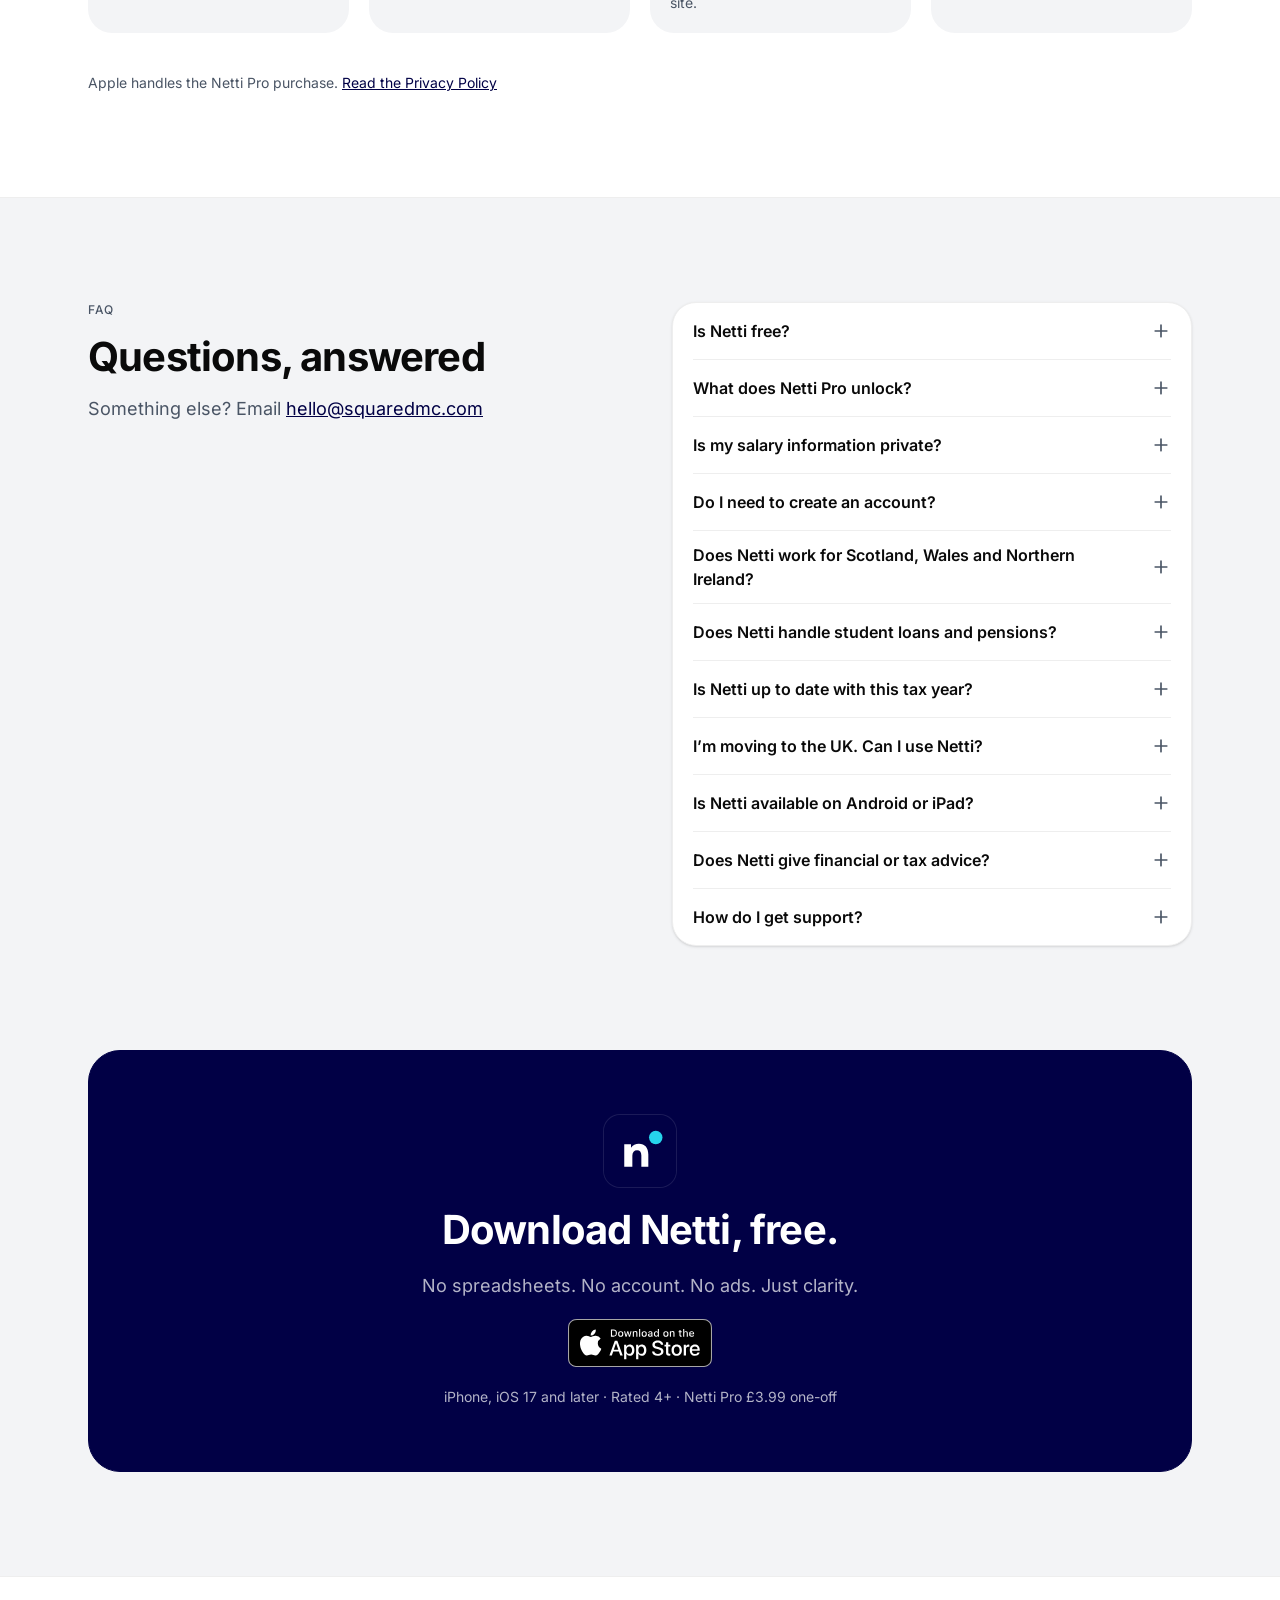
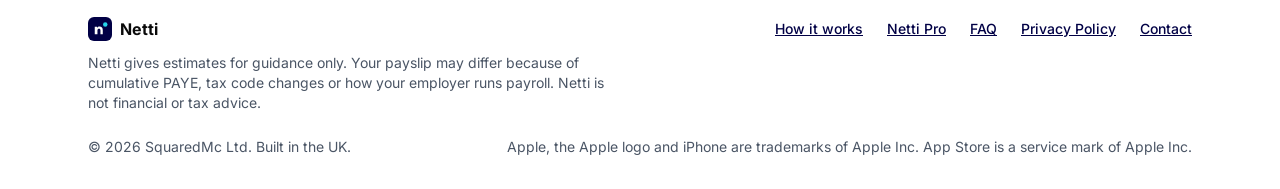
==== commit ff1d1080: "Rebuild the homepage and Privacy Policy from the 3.2.1 design The homepage follows the design (Netti" ====
--- a/index.html
+++ b/index.html
@@ -1,20 +1,34 @@
 <!DOCTYPE html>
-<html lang="en">
+<html lang="en-GB" data-appearance="auto">
 <head>
-<meta charset="UTF-8">
-<meta name="viewport" content="width=device-width, initial-scale=1.0">
-<title>Netti — Know what you actually take home | UK Take-Home Pay Calculator</title>
-<meta name="description" content="Netti turns your gross UK salary into the number that matters — tax, National Insurance, pension and student loan worked out, plus bonus and job-offer modelling with Netti Pro.">
+<meta charset="utf-8">
+<meta name="viewport" content="width=device-width, initial-scale=1">
+<title>Netti: UK take-home pay and salary after tax calculator for iPhone</title>
+<meta name="description" content="Work out your UK salary after tax on iPhone. Netti shows your net pay after PAYE Income Tax, National Insurance, pension and student loan, line by line like a payslip.">
 <link rel="canonical" href="https://netti-app.com/">
+<meta name="theme-color" content="#f3f4f6" media="(prefers-color-scheme: light)">
+<meta name="theme-color" content="#0a0a10" media="(prefers-color-scheme: dark)">
+<meta name="color-scheme" content="light dark">
 
 <meta property="og:type" content="website">
-<meta property="og:title" content="Netti — Know what you actually take home">
-<meta property="og:description" content="Netti turns your gross UK salary into the number that matters — tax, National Insurance, pension and student loan worked out, so you always know what's really yours.">
+<meta property="og:site_name" content="Netti">
+<meta property="og:locale" content="en_GB">
 <meta property="og:url" content="https://netti-app.com/">
-<meta property="og:site_name" content="Netti">
+<meta property="og:title" content="Netti: your take-home pay, in seconds">
+<meta property="og:description" content="UK take-home pay calculator for iPhone. Income Tax, National Insurance, pension and student loan, line by line, on HMRC's 2026–27 rates. No account, no ads, no tracking.">
+<meta property="og:image" content="https://netti-app.com/assets/og-image.png">
+<meta property="og:image:width" content="1200">
+<meta property="og:image:height" content="630">
+<meta property="og:image:alt" content="Netti: your take-home pay, in seconds. £3,173 a month take home on £48,000, after tax and National Insurance.">
 <meta name="twitter:card" content="summary_large_image">
+<meta name="twitter:title" content="Netti: your take-home pay, in seconds">
+<meta name="twitter:description" content="UK take-home pay calculator for iPhone. Income Tax, National Insurance, pension and student loan, line by line, on HMRC's 2026–27 rates. No account, no ads, no tracking.">
+<meta name="twitter:image" content="https://netti-app.com/assets/og-image.png">
+<meta name="twitter:image:alt" content="Netti: your take-home pay, in seconds. £3,173 a month take home on £48,000, after tax and National Insurance.">
 
 <link rel="icon" type="image/svg+xml" href="assets/icons/favicon.svg">
+<link rel="preload" href="assets/fonts/inter-latin-400.woff2" as="font" type="font/woff2" crossorigin>
+<link rel="preload" href="assets/fonts/inter-latin-700.woff2" as="font" type="font/woff2" crossorigin>
 <link rel="stylesheet" href="css/tokens.css">
 <link rel="stylesheet" href="css/styles.css">
 
@@ -23,25 +37,31 @@
   "@context": "https://schema.org",
   "@type": "SoftwareApplication",
   "name": "Netti",
-  "operatingSystem": "iOS",
+  "description": "A UK take-home pay calculator for iPhone. It works out Income Tax, National Insurance, pension and student loan on HMRC's 2026–27 rates. Netti Pro, a one-off in-app purchase, adds extra income, Compare and salary sacrifice.",
+  "url": "https://netti-app.com/",
+  "downloadUrl": "https://apps.apple.com/gb/app/netti/id6758891231",
   "applicationCategory": "FinanceApplication",
-  "url": "https://netti-app.com/",
+  "operatingSystem": "iOS 17.0 or later",
+  "softwareVersion": "3.2.1",
+  "contentRating": "4+",
+  "inLanguage": "en-GB",
+  "publisher": { "@type": "Organization", "name": "SquaredMc Ltd" },
   "offers": [
     {
       "@type": "Offer",
-      "name": "Netti (free)",
+      "name": "Netti",
+      "description": "Free to download",
       "price": "0",
       "priceCurrency": "GBP"
     },
     {
       "@type": "Offer",
       "name": "Netti Pro",
+      "description": "One-off in-app purchase, not a subscription",
       "price": "3.99",
       "priceCurrency": "GBP"
     }
-  ],
-  "downloadUrl": "https://apps.apple.com/gb/app/netti/id6758891231",
-  "description": "Netti is a UK take-home pay calculator that works out tax, National Insurance, pension and student loan deductions, with bonus, overtime and job-offer modelling in Netti Pro."
+  ]
 }
 </script>
 <script type="application/ld+json">
@@ -51,53 +71,58 @@
   "mainEntity": [
     {
       "@type": "Question",
-      "name": "Is Netti free to use?",
-      "acceptedAnswer": { "@type": "Answer", "text": "Yes. The core calculator — salary, tax, National Insurance, pension and student loan — is free. Netti Pro is a one-off £3.99 unlock for bonus, overtime and job-offer modelling." }
+      "name": "Is Netti free?",
+      "acceptedAnswer": { "@type": "Answer", "text": "Yes. The calculator is free to download and use, with no ads. Netti Pro is an optional one-off purchase, £3.99 in the UK, that adds extra income, Compare and salary sacrifice." }
     },
     {
       "@type": "Question",
       "name": "What does Netti Pro unlock?",
-      "acceptedAnswer": { "@type": "Answer", "text": "Bonus, overtime and commission modelling, marginal tax insight (what your next £1 is worth), and side-by-side salary and offer comparison. It's a single one-off payment, not a subscription." }
+      "acceptedAnswer": { "@type": "Answer", "text": "Three things. Extra income: a bonus, overtime, commission or a single payment, and how each is taxed. Compare: a job offer next to what you take home now. Salary sacrifice: what a Cycle to Work bike or an electric car through work really costs, after the tax and National Insurance saved. It is one payment, not a subscription." }
     },
     {
       "@type": "Question",
       "name": "Is my salary information private?",
-      "acceptedAnswer": { "@type": "Answer", "text": "Yes. Everything you enter — salary, tax code, pension, income figures — is calculated and stored locally on your device. It's never transmitted to or stored on Netti's servers." }
+      "acceptedAnswer": { "@type": "Answer", "text": "Yes. Everything you enter stays on your iPhone and is never sent to us. There is no account, no ads and no tracking." }
     },
     {
       "@type": "Question",
       "name": "Do I need to create an account?",
-      "acceptedAnswer": { "@type": "Answer", "text": "No. Netti works fully without sign-up — just install and enter your numbers." }
-    },
-    {
-      "@type": "Question",
-      "name": "Does Netti work for Scotland, Wales and Northern Ireland, not just England?",
-      "acceptedAnswer": { "@type": "Answer", "text": "Yes. Netti applies the correct regional Income Tax bands, including Scotland's separate rate structure." }
-    },
-    {
-      "@type": "Question",
-      "name": "Does Netti handle student loans and pension contributions?",
-      "acceptedAnswer": { "@type": "Answer", "text": "Yes. All current UK student loan plans (1, 2, 4, 5, and Postgraduate) are supported, along with both salary sacrifice and relief-at-source pension contributions." }
-    },
-    {
-      "@type": "Question",
-      "name": "Is Netti kept up to date with the current tax year?",
-      "acceptedAnswer": { "@type": "Answer", "text": "Yes. Netti's calculations use the current UK tax year's rates and thresholds, and are updated as they change." }
-    },
-    {
-      "@type": "Question",
-      "name": "Is Netti available on Android?",
-      "acceptedAnswer": { "@type": "Answer", "text": "Not yet — Android support is on the roadmap. Netti is currently available on iOS only." }
+      "acceptedAnswer": { "@type": "Answer", "text": "No. Open Netti and enter your salary." }
+    },
+    {
+      "@type": "Question",
+      "name": "Does Netti work for Scotland, Wales and Northern Ireland?",
+      "acceptedAnswer": { "@type": "Answer", "text": "Yes. Choose England, Wales and Northern Ireland, or Scotland, and Netti uses that region’s Income Tax bands." }
+    },
+    {
+      "@type": "Question",
+      "name": "Does Netti handle student loans and pensions?",
+      "acceptedAnswer": { "@type": "Answer", "text": "Yes, in the free calculator. Student loan Plans 1, 2, 4 and 5 and Postgraduate, and pensions by salary sacrifice or relief at source." }
+    },
+    {
+      "@type": "Question",
+      "name": "Is Netti up to date with this tax year?",
+      "acceptedAnswer": { "@type": "Answer", "text": "Netti uses HMRC’s 2026–27 rates and thresholds, and is updated when they change." }
+    },
+    {
+      "@type": "Question",
+      "name": "I’m moving to the UK. Can I use Netti?",
+      "acceptedAnswer": { "@type": "Answer", "text": "Yes. Netti shows what a UK salary leaves you with after UK Income Tax, National Insurance and pension, so you can see it before you arrive. It works out UK tax only, not tax in any other country." }
+    },
+    {
+      "@type": "Question",
+      "name": "Is Netti available on Android or iPad?",
+      "acceptedAnswer": { "@type": "Answer", "text": "Not yet. Netti is for iPhone, with iOS 17 or later. An Android version is being built." }
     },
     {
       "@type": "Question",
       "name": "Does Netti give financial or tax advice?",
-      "acceptedAnswer": { "@type": "Answer", "text": "No. Netti is a calculator, not financial advice." }
-    },
-    {
-      "@type": "Question",
-      "name": "How do I get support or report an issue?",
-      "acceptedAnswer": { "@type": "Answer", "text": "Email us at hello@squaredmc.com." }
+      "acceptedAnswer": { "@type": "Answer", "text": "No. Netti gives estimates for guidance only. Your payslip may differ because of cumulative PAYE, tax code changes or how your employer runs payroll. Netti is not financial or tax advice." }
+    },
+    {
+      "@type": "Question",
+      "name": "How do I get support?",
+      "acceptedAnswer": { "@type": "Answer", "text": "Email hello@squaredmc.com and we’ll reply." }
     }
   ]
 }
@@ -105,265 +130,419 @@
 </head>
 <body>
 
-<header>
-  <div class="wrap nav">
-    <a class="logo" href="#top" aria-label="Netti home">
-      <img src="assets/icons/logo-white.svg" alt="Netti" width="72" height="24">
+<header class="site-header">
+  <nav class="wrap nav" aria-label="Main">
+    <a class="brand" href="#top">
+      <img src="assets/icons/favicon.svg" alt="" width="32" height="32">
+      <span>Netti</span>
     </a>
-    <nav aria-label="Primary">
-      <ul class="nav-links">
-        <li><a href="#how-it-works">How it works</a></li>
-        <li><a href="#case-study">Worked example</a></li>
-        <li><a href="#pro">Netti Pro</a></li>
-        <li><a href="#faq">FAQ</a></li>
-        <li><a href="#about">About</a></li>
-      </ul>
-    </nav>
-    <div class="nav-cta">
-      <a class="btn btn-lg btn-primary" href="#download">Get the app</a>
-      <button class="nav-toggle" aria-label="Toggle menu" aria-expanded="false" aria-controls="mobile-nav">
-        <span></span>
+    <ul class="nav-links">
+      <li><a href="#change">How it works</a></li>
+      <li><a href="#pro">Netti Pro</a></li>
+      <li><a href="#example">Worked example</a></li>
+      <li><a href="#privacy">Privacy</a></li>
+      <li><a href="#faq">FAQ</a></li>
+    </ul>
+    <div class="nav-actions">
+      <a class="btn" href="#download">Get<span class="nav-cta-more">&nbsp;the app</span></a>
+      <button class="icon-btn menu-button" type="button" aria-expanded="false" aria-controls="site-menu">
+        <span class="visually-hidden">Menu</span>
+        <svg width="20" height="20" viewBox="0 0 24 24" fill="none" stroke="currentColor" stroke-width="2" stroke-linecap="round" aria-hidden="true"><path d="M4 7h16M4 12h16M4 17h16"/></svg>
       </button>
     </div>
-  </div>
-  <nav id="mobile-nav" class="mobile-nav wrap" aria-label="Mobile">
-    <ul>
-      <li><a href="#how-it-works">How it works</a></li>
-      <li><a href="#case-study">Worked example</a></li>
+  </nav>
+  <nav id="site-menu" class="menu-panel" aria-label="Menu" hidden>
+    <ul class="wrap">
+      <li><a href="#change">How it works</a></li>
       <li><a href="#pro">Netti Pro</a></li>
+      <li><a href="#example">Worked example</a></li>
+      <li><a href="#privacy">Privacy</a></li>
       <li><a href="#faq">FAQ</a></li>
-      <li><a href="#about">About</a></li>
     </ul>
-    <a class="btn btn-lg btn-primary" href="#download" style="width:100%;">Get the app</a>
   </nav>
 </header>
 
 <main id="top">
 
-  <!-- Hero -->
-  <section class="hero">
+  <section class="section" aria-labelledby="hero-title">
+    <div class="wrap grid-hero">
+      <div class="stack stack-24">
+        <p class="eyebrow">UK take-home pay calculator · 2026–27 tax year</p>
+        <h1 id="hero-title" class="display">Your take-home pay, in seconds.</h1>
+        <p class="lead lead--narrow">Enter your salary and Netti shows what you take home after Income Tax, National Insurance, pension and student loan, with every deduction set out line by line.</p>
+        <div class="badge-row">
+          <a class="app-store-badge" href="https://apps.apple.com/gb/app/netti/id6758891231">
+            <img src="assets/icons/app-store-badge-black-en-gb.svg" alt="Download on the App Store" width="144" height="48">
+          </a>
+          <span class="small muted">Free · iPhone, iOS 17 and later</span>
+        </div>
+        <ul class="chips">
+          <li><svg width="16" height="16" viewBox="0 0 24 24" fill="none" stroke="currentColor" stroke-width="2" stroke-linecap="round" stroke-linejoin="round" aria-hidden="true"><path d="M20 6 9 17l-5-5"/></svg>No account</li>
+          <li><svg width="16" height="16" viewBox="0 0 24 24" fill="none" stroke="currentColor" stroke-width="2" stroke-linecap="round" stroke-linejoin="round" aria-hidden="true"><path d="M20 6 9 17l-5-5"/></svg>No ads</li>
+          <li><svg width="16" height="16" viewBox="0 0 24 24" fill="none" stroke="currentColor" stroke-width="2" stroke-linecap="round" stroke-linejoin="round" aria-hidden="true"><path d="M20 6 9 17l-5-5"/></svg>No tracking</li>
+        </ul>
+      </div>
+
+      <figure class="hero-figure">
+        <div class="phone">
+          <div class="phone-screen" id="hero-screen" role="img" aria-label="Netti's Take home screen: a £48,000 salary is entered and the take home rolls to £3,173 a month, then switches between yearly, weekly and daily" data-still-label="Netti's Take home screen: £3,173 a month take home on a £48,000 salary, after tax and National Insurance">
+            <video class="hero-video hero-video--light" autoplay muted loop playsinline preload="metadata" poster="assets/video/hero-light-poster.jpg" width="600" height="990">
+              <source src="assets/video/hero-light.mp4" type="video/mp4">
+            </video>
+            <video class="hero-video hero-video--dark" autoplay muted loop playsinline preload="metadata" poster="assets/video/hero-dark-poster.jpg" width="600" height="990">
+              <source src="assets/video/hero-dark.mp4" type="video/mp4">
+            </video>
+            <picture class="hero-poster">
+              <source media="(prefers-color-scheme: dark)" type="image/webp" srcset="assets/video/hero-dark-poster.webp">
+              <source media="(prefers-color-scheme: dark)" srcset="assets/video/hero-dark-poster.jpg">
+              <source type="image/webp" srcset="assets/video/hero-light-poster.webp">
+              <img src="assets/video/hero-light-poster.jpg" alt="" width="600" height="990">
+            </picture>
+          </div>
+        </div>
+        <figcaption class="hero-caption">
+          <button class="icon-btn hero-pause" type="button" aria-pressed="false" aria-controls="hero-screen" hidden>
+            <span class="visually-hidden">Pause the recording</span>
+            <svg class="icon-pause" width="20" height="20" viewBox="0 0 24 24" fill="currentColor" aria-hidden="true"><rect x="6" y="5" width="4" height="14" rx="1"/><rect x="14" y="5" width="4" height="14" rx="1"/></svg>
+            <svg class="icon-play" width="20" height="20" viewBox="0 0 24 24" fill="currentColor" aria-hidden="true"><path d="M8 5.5v13a1 1 0 0 0 1.5.86l10.5-6.5a1 1 0 0 0 0-1.72L9.5 4.64A1 1 0 0 0 8 5.5Z"/></svg>
+          </button>
+          <span class="small muted">£48,000 a year in England, tax code 1257L.</span>
+        </figcaption>
+      </figure>
+    </div>
+  </section>
+
+  <section id="change" class="section section--surface" aria-labelledby="change-title">
+    <div class="wrap grid-split">
+      <div class="stack stack-20">
+        <p class="eyebrow">How it works</p>
+        <h2 id="change-title" class="section-title">See each change as you make it</h2>
+        <p class="lead">Change your pension, loan or tax code, and Netti shows the difference straight away, right beside your take home.</p>
+        <ol class="steps">
+          <li><span class="step-number" aria-hidden="true">1</span><span><strong class="strong">Enter your salary.</strong> <span class="muted">Just the figure on your contract.</span></span></li>
+          <li><span class="step-number" aria-hidden="true">2</span><span><strong class="strong">Set what comes off.</strong> <span class="muted">Pension, student loan, tax code and region.</span></span></li>
+          <li><span class="step-number" aria-hidden="true">3</span><span><strong class="strong">See your take home.</strong> <span class="muted">And what every change did to it.</span></span></li>
+        </ol>
+      </div>
+
+      <div class="card card--app demo" data-pension-demo>
+        <div class="demo-head">
+          <p id="pen-label" class="small strong">Pension, by salary sacrifice</p>
+          <div class="segmented" role="group" aria-labelledby="pen-label">
+            <button class="segment" type="button" aria-pressed="false" data-pension="0">Off</button>
+            <button class="segment" type="button" aria-pressed="false" data-pension="3">3%</button>
+            <button class="segment" type="button" aria-pressed="true" data-pension="5">5%</button>
+            <button class="segment" type="button" aria-pressed="false" data-pension="8">8%</button>
+          </div>
+        </div>
+        <div class="take-home on-hero" aria-live="polite" aria-atomic="true">
+          <p class="eyebrow">Take home</p>
+          <div class="take-home-row">
+            <p class="take-home-figure" data-out="figure">£3,029</p>
+            <span class="change-chip" data-out="chip">£144 less</span>
+          </div>
+          <p class="small take-home-sub" data-out="sub">a month, after tax, National Insurance and 5% pension</p>
+        </div>
+        <div class="inset breakdown">
+          <p class="breakdown-title">Per month</p>
+          <dl class="stack stack-6">
+            <div class="line"><dt>Gross pay</dt><dd>£4,000.00</dd></div>
+            <div class="line"><dt>Pension</dt><dd class="negative" data-out="pension">−£200.00</dd></div>
+            <div class="line"><dt>Income tax</dt><dd class="negative" data-out="tax">−£550.50</dd></div>
+            <div class="line"><dt>National Insurance</dt><dd class="negative" data-out="ni">−£220.20</dd></div>
+            <div class="line line--total"><dt>Take home</dt><dd class="positive" data-out="home">£3,029.30</dd></div>
+          </dl>
+        </div>
+        <p class="small muted">£48,000 a year, England, tax code 1257L, no student loan. Salary sacrifice comes off before tax and National Insurance.</p>
+      </div>
+    </div>
+  </section>
+
+  <section id="free" class="section" aria-labelledby="free-title">
+    <div class="wrap stack stack-40">
+      <div class="stack stack-16 measure">
+        <p class="eyebrow">Free calculator</p>
+        <h2 id="free-title" class="section-title">Every deduction, line by line</h2>
+        <p class="lead">Yearly, monthly, weekly or daily, using HMRC's 2026–27 rates and thresholds.</p>
+      </div>
+      <div class="grid-3">
+        <div class="card feature-card">
+          <svg class="icon-brand" width="28" height="28" viewBox="0 0 24 24" fill="none" stroke="currentColor" stroke-width="1.8" stroke-linecap="round" stroke-linejoin="round" aria-hidden="true"><path d="M3 3v18h18"/><path d="M7 15l4-4 3 3 5-6"/></svg>
+          <h3 class="card-title">Take home first</h3>
+          <p class="muted">The figure you care about leads, with Income Tax, National Insurance, pension and student loan set out under it.</p>
+        </div>
+        <div class="card feature-card">
+          <svg class="icon-brand" width="28" height="28" viewBox="0 0 24 24" fill="none" stroke="currentColor" stroke-width="1.8" stroke-linecap="round" stroke-linejoin="round" aria-hidden="true"><path d="M12 21s-7-5.5-7-11a7 7 0 0 1 14 0c0 5.5-7 11-7 11Z"/><circle cx="12" cy="10" r="2.5"/></svg>
+          <h3 class="card-title">Tax code and region</h3>
+          <p class="muted">England, Wales and Northern Ireland, or Scotland with its own Income Tax bands. Enter the code from your payslip.</p>
+        </div>
+        <div class="card feature-card">
+          <svg class="icon-brand" width="28" height="28" viewBox="0 0 24 24" fill="none" stroke="currentColor" stroke-width="1.8" stroke-linecap="round" stroke-linejoin="round" aria-hidden="true"><path d="M4 10h16v10H4z"/><path d="M2 10 12 4l10 6"/><path d="M8 14v3M12 14v3M16 14v3"/></svg>
+          <h3 class="card-title">Pension</h3>
+          <p class="muted">By salary sacrifice or relief at source, and see the difference each makes.</p>
+        </div>
+        <div class="card feature-card">
+          <svg class="icon-brand" width="28" height="28" viewBox="0 0 24 24" fill="none" stroke="currentColor" stroke-width="1.8" stroke-linecap="round" stroke-linejoin="round" aria-hidden="true"><path d="M22 9 12 4 2 9l10 5 10-5Z"/><path d="M6 11v5c0 1.5 3 3 6 3s6-1.5 6-3v-5"/></svg>
+          <h3 class="card-title">Student loan</h3>
+          <p class="muted">Plans 1, 2, 4 and 5, and Postgraduate, together or on their own.</p>
+        </div>
+        <div class="card feature-card">
+          <svg class="icon-brand" width="28" height="28" viewBox="0 0 24 24" fill="none" stroke="currentColor" stroke-width="1.8" stroke-linecap="round" stroke-linejoin="round" aria-hidden="true"><circle cx="12" cy="12" r="9"/><path d="M12 3a9 9 0 0 0 0 18Z" fill="currentColor"/></svg>
+          <h3 class="card-title">Light or dark, like your iPhone</h3>
+          <p class="muted">And every text size, up to the largest, with full VoiceOver support.</p>
+        </div>
+        <div class="card feature-card">
+          <svg class="icon-brand" width="28" height="28" viewBox="0 0 24 24" fill="none" stroke="currentColor" stroke-width="1.8" stroke-linecap="round" stroke-linejoin="round" aria-hidden="true"><path d="M5 12h14M13 6l6 6-6 6"/></svg>
+          <h3 class="card-title">Three steps to start</h3>
+          <p class="muted">Your salary, what comes off, your take home. No sign-up screen in the way.</p>
+        </div>
+      </div>
+    </div>
+  </section>
+
+  <section id="pro" class="section section--flush-top" aria-labelledby="pro-title">
     <div class="wrap">
-      <div class="hero-copy">
-        <span class="eyebrow eyebrow--on-light">UK take-home pay, made honest</span>
-        <h1>Know what you actually take home.</h1>
-        <p class="hero-sub">Netti turns your gross salary into the number that matters — tax, National Insurance, pension and student loan all worked out, so you always know what's really yours.</p>
-        <div class="hero-ctas">
-          <a class="app-store-badge btn btn-primary" href="https://apps.apple.com/gb/app/netti/id6758891231" aria-label="Download Netti on the App Store">
-            Download on the App Store
-          </a>
-          <a class="btn btn-outline" href="#case-study">See a worked example ↓</a>
-        </div>
-        <p class="hero-support">Free to use. Netti Pro unlocks bonus, overtime and offer comparisons for a one-off £3.99.</p>
-      </div>
-      <div class="hero-visual">
-        <div class="phone-frame">
-          <img src="assets/screenshots/hero.png" alt="Netti's Take home screen: £3,402 a month from a £45,000 salary, with pension, salary sacrifice, student loan, tax code and extra income listed below" width="640" height="1391" loading="eager">
-        </div>
-      </div>
-    </div>
-  </section>
-
-  <!-- Value props -->
-  <section id="value-props">
+      <div class="panel on-hero stack stack-40">
+        <div class="pro-head">
+          <div class="stack stack-16 measure">
+            <span class="pro-tag">Netti Pro</span>
+            <h2 id="pro-title" class="section-title">One unlock. No subscription.</h2>
+            <p class="lead muted">Three tools for the bigger questions about your pay, unlocked with a single in-app purchase.</p>
+          </div>
+          <div class="stack stack-2">
+            <p class="price">£3.99</p>
+            <p class="small muted">One-off, in the UK</p>
+          </div>
+        </div>
+        <div class="grid-pro">
+          <div class="pro-card">
+            <h3>Compare a job offer with now</h3>
+            <p class="muted">The difference in take home, not just in salary.</p>
+            <div class="mini-phone">
+              <picture>
+                <source media="(prefers-color-scheme: dark)" type="image/webp" srcset="assets/screens/compare-better-dark.webp 1x, assets/screens/compare-better-dark@2x.webp 2x">
+                <source media="(prefers-color-scheme: dark)" srcset="assets/screens/compare-better-dark.jpg 1x, assets/screens/compare-better-dark@2x.jpg 2x">
+                <source type="image/webp" srcset="assets/screens/compare-better-light.webp 1x, assets/screens/compare-better-light@2x.webp 2x">
+                <img src="assets/screens/compare-better-light.jpg" srcset="assets/screens/compare-better-light@2x.jpg 2x" alt="Netti's Compare screen, showing a job offer's take home beside the current one" width="204" height="254" loading="lazy">
+              </picture>
+            </div>
+          </div>
+          <div class="pro-card">
+            <h3>What a bike or car really costs</h3>
+            <p class="muted">Salary sacrifice, with the tax and NI you save taken off.</p>
+            <div class="mini-phone">
+              <picture>
+                <source media="(prefers-color-scheme: dark)" type="image/webp" srcset="assets/screens/scheme-bike-dark.webp 1x, assets/screens/scheme-bike-dark@2x.webp 2x">
+                <source media="(prefers-color-scheme: dark)" srcset="assets/screens/scheme-bike-dark.jpg 1x, assets/screens/scheme-bike-dark@2x.jpg 2x">
+                <source type="image/webp" srcset="assets/screens/scheme-bike-light.webp 1x, assets/screens/scheme-bike-light@2x.webp 2x">
+                <img src="assets/screens/scheme-bike-light.jpg" srcset="assets/screens/scheme-bike-light@2x.jpg 2x" alt="Netti's Cycle to Work screen: a £1,000 bike costs £720 after tax and National Insurance saved" width="204" height="254" loading="lazy">
+              </picture>
+            </div>
+          </div>
+          <div class="pro-card">
+            <h3>Bonus, overtime and commission</h3>
+            <p class="muted">Extra pay, taxed on top of your salary, or a single payment.</p>
+            <div class="mini-phone">
+              <picture>
+                <source media="(prefers-color-scheme: dark)" type="image/webp" srcset="assets/screens/income-bonus-dark.webp 1x, assets/screens/income-bonus-dark@2x.webp 2x">
+                <source media="(prefers-color-scheme: dark)" srcset="assets/screens/income-bonus-dark.jpg 1x, assets/screens/income-bonus-dark@2x.jpg 2x">
+                <source type="image/webp" srcset="assets/screens/income-bonus-light.webp 1x, assets/screens/income-bonus-light@2x.webp 2x">
+                <img src="assets/screens/income-bonus-light.jpg" srcset="assets/screens/income-bonus-light@2x.jpg 2x" alt="Netti's extra income screen, adding a bonus" width="204" height="254" loading="lazy">
+              </picture>
+            </div>
+          </div>
+        </div>
+        <div class="pro-foot">
+          <a class="btn btn--lg" href="#download">Get Netti free, then unlock Pro</a>
+          <p class="small muted">Bought once with your Apple ID. Restore it from the app's settings.</p>
+        </div>
+      </div>
+    </div>
+  </section>
+
+  <section id="example" class="section section--surface" aria-labelledby="example-title">
+    <div class="wrap grid-split">
+      <div class="stack stack-20">
+        <p class="eyebrow">Worked example</p>
+        <h2 id="example-title" class="section-title">A £5,000 bonus keeps £3,218</h2>
+        <p class="lead">On a £48,000 salary, part of a £5,000 bonus lands in the 40% band. Netti shows how much of it you actually keep, before it reaches your payslip.</p>
+        <dl class="facts small">
+          <dt>Salary</dt><dd>£48,000 a year</dd>
+          <dt>Where</dt><dd>England, tax code 1257L</dd>
+          <dt>Pension, loan</dt><dd>None</dd>
+          <dt>Rates</dt><dd>HMRC 2026–27, worked out by Netti's own tax engine</dd>
+        </dl>
+      </div>
+      <div class="card card--app card-pad stack stack-20 tabular">
+        <div class="line">
+          <span class="muted">Take home before the bonus</span>
+          <span class="strong">£38,079.60 a year</span>
+        </div>
+        <div class="inset bonus">
+          <div class="line strong"><span>Bonus</span><span>£5,000.00</span></div>
+          <div class="split-bar" role="img" aria-label="Of the £5,000 bonus, £3,217.80 is kept and £1,782.20 goes to Income Tax and National Insurance">
+            <span class="fill-kept" style="flex: 3217.8"></span>
+            <span class="fill-basic" style="flex: 635.6"></span>
+            <span class="fill-higher" style="flex: 1146.6"></span>
+          </div>
+          <dl class="stack stack-12">
+            <div class="line small"><dt class="legend"><span class="swatch fill-basic" aria-hidden="true"></span>£2,270 up to £50,270, at 20% tax + 8% NI</dt><dd class="negative">−£635.60</dd></div>
+            <div class="line small"><dt class="legend"><span class="swatch fill-higher" aria-hidden="true"></span>£2,730 above it, at 40% tax + 2% NI</dt><dd class="negative">−£1,146.60</dd></div>
+            <div class="line line--total you-keep"><dt>You keep</dt><dd class="positive">£3,217.80</dd></div>
+          </dl>
+        </div>
+        <p class="small muted">Bonus modelling is part of Netti Pro. An estimate for guidance: your payslip may differ.</p>
+      </div>
+    </div>
+  </section>
+
+  <section id="moving" class="section" aria-labelledby="moving-title">
+    <div class="wrap grid-split">
+      <div class="stack stack-20">
+        <p class="eyebrow">New to the UK</p>
+        <h2 id="moving-title" class="section-title">Moving to the UK for work?</h2>
+        <p class="lead">See what a UK salary leaves you with before you arrive. Enter the offer and Netti shows your take home after UK Income Tax, National Insurance and pension.</p>
+        <p class="small muted">Netti works out UK tax only. It doesn't cover tax in any other country.</p>
+      </div>
+      <div class="card card-pad stack stack-16">
+        <div class="point">
+          <svg class="icon-brand" width="24" height="24" viewBox="0 0 24 24" fill="none" stroke="currentColor" stroke-width="1.8" stroke-linecap="round" stroke-linejoin="round" aria-hidden="true"><circle cx="12" cy="12" r="9"/><path d="M3 12h18M12 3c2.5 2.5 3.5 5.5 3.5 9s-1 6.5-3.5 9c-2.5-2.5-3.5-5.5-3.5-9s1-6.5 3.5-9Z"/></svg>
+          <div><p class="strong">On the App Store in 147 countries and regions</p><p class="small muted">Download it wherever you are now, at your App Store's own price for Pro.</p></div>
+        </div>
+        <div class="point">
+          <svg class="icon-brand" width="24" height="24" viewBox="0 0 24 24" fill="none" stroke="currentColor" stroke-width="1.8" stroke-linecap="round" stroke-linejoin="round" aria-hidden="true"><path d="M7 7h10v10H7z"/><path d="M3 12h4M17 12h4M12 3v4M12 17v4"/></svg>
+          <div><p class="strong">Compare an offer with your pay now</p><p class="small muted">With Netti Pro, put a UK offer next to another UK salary.</p></div>
+        </div>
+        <div class="point">
+          <svg class="icon-brand" width="24" height="24" viewBox="0 0 24 24" fill="none" stroke="currentColor" stroke-width="1.8" stroke-linecap="round" stroke-linejoin="round" aria-hidden="true"><path d="M4 6h16M4 12h10M4 18h7"/></svg>
+          <div><p class="strong">Every deduction named</p><p class="small muted">Income Tax, National Insurance, pension and student loan, line by line.</p></div>
+        </div>
+      </div>
+    </div>
+  </section>
+
+  <section id="privacy" class="section section--surface" aria-labelledby="privacy-title">
+    <div class="wrap stack stack-40">
+      <div class="stack stack-16 measure">
+        <p class="eyebrow">Privacy</p>
+        <h2 id="privacy-title" class="section-title">Your salary stays on your phone</h2>
+        <p class="lead">No account and no sign-in. Everything you enter stays on your iPhone, and this website doesn't track you either.</p>
+      </div>
+      <div class="grid-4">
+        <div class="tile">
+          <svg class="icon-brand" width="24" height="24" viewBox="0 0 24 24" fill="none" stroke="currentColor" stroke-width="1.8" stroke-linecap="round" stroke-linejoin="round" aria-hidden="true"><circle cx="12" cy="8" r="4"/><path d="M4 21c0-4 4-6 8-6s8 2 8 6"/><path d="M3 3l18 18"/></svg>
+          <p class="strong">No account</p><p class="small muted">Open it and enter a salary.</p>
+        </div>
+        <div class="tile">
+          <svg class="icon-brand" width="24" height="24" viewBox="0 0 24 24" fill="none" stroke="currentColor" stroke-width="1.8" stroke-linecap="round" stroke-linejoin="round" aria-hidden="true"><rect x="3" y="5" width="18" height="14" rx="2"/><path d="M3 3l18 18"/></svg>
+          <p class="strong">No ads</p><p class="small muted">None in the app, free or Pro.</p>
+        </div>
+        <div class="tile">
+          <svg class="icon-brand" width="24" height="24" viewBox="0 0 24 24" fill="none" stroke="currentColor" stroke-width="1.8" stroke-linecap="round" stroke-linejoin="round" aria-hidden="true"><path d="M2 12s4-7 10-7 10 7 10 7-4 7-10 7S2 12 2 12Z"/><path d="M3 3l18 18"/></svg>
+          <p class="strong">No tracking</p><p class="small muted">No analytics in the app or on this site.</p>
+        </div>
+        <div class="tile">
+          <svg class="icon-brand" width="24" height="24" viewBox="0 0 24 24" fill="none" stroke="currentColor" stroke-width="1.8" stroke-linecap="round" stroke-linejoin="round" aria-hidden="true"><rect x="6" y="2" width="12" height="20" rx="3"/><path d="M10 18h4"/></svg>
+          <p class="strong">Stays on your iPhone</p><p class="small muted">Nothing you enter is sent to us.</p>
+        </div>
+      </div>
+      <p class="small muted">Apple handles the Netti Pro purchase. <a href="privacy.html">Read the Privacy Policy</a></p>
+    </div>
+  </section>
+
+  <section id="faq" class="section" aria-labelledby="faq-title">
+    <div class="wrap grid-split grid-split--top">
+      <div class="stack stack-16">
+        <p class="eyebrow">FAQ</p>
+        <h2 id="faq-title" class="section-title">Questions, answered</h2>
+        <p class="lead">Something else? Email <a href="mailto:hello@squaredmc.com">hello@squaredmc.com</a></p>
+      </div>
+      <div class="card faq" data-faq>
+        <details>
+          <summary>Is Netti free?<svg width="20" height="20" viewBox="0 0 24 24" fill="none" stroke="currentColor" stroke-width="2" stroke-linecap="round" aria-hidden="true"><path d="M12 5v14M5 12h14"/></svg></summary>
+          <p>Yes. The calculator is free to download and use, with no ads. Netti Pro is an optional one-off purchase, £3.99 in the UK, that adds extra income, Compare and salary sacrifice.</p>
+        </details>
+        <details>
+          <summary>What does Netti Pro unlock?<svg width="20" height="20" viewBox="0 0 24 24" fill="none" stroke="currentColor" stroke-width="2" stroke-linecap="round" aria-hidden="true"><path d="M12 5v14M5 12h14"/></svg></summary>
+          <p>Three things. Extra income: a bonus, overtime, commission or a single payment, and how each is taxed. Compare: a job offer next to what you take home now. Salary sacrifice: what a Cycle to Work bike or an electric car through work really costs, after the tax and National Insurance saved. It is one payment, not a subscription.</p>
+        </details>
+        <details>
+          <summary>Is my salary information private?<svg width="20" height="20" viewBox="0 0 24 24" fill="none" stroke="currentColor" stroke-width="2" stroke-linecap="round" aria-hidden="true"><path d="M12 5v14M5 12h14"/></svg></summary>
+          <p>Yes. Everything you enter stays on your iPhone and is never sent to us. There is no account, no ads and no tracking.</p>
+        </details>
+        <details>
+          <summary>Do I need to create an account?<svg width="20" height="20" viewBox="0 0 24 24" fill="none" stroke="currentColor" stroke-width="2" stroke-linecap="round" aria-hidden="true"><path d="M12 5v14M5 12h14"/></svg></summary>
+          <p>No. Open Netti and enter your salary.</p>
+        </details>
+        <details>
+          <summary>Does Netti work for Scotland, Wales and Northern Ireland?<svg width="20" height="20" viewBox="0 0 24 24" fill="none" stroke="currentColor" stroke-width="2" stroke-linecap="round" aria-hidden="true"><path d="M12 5v14M5 12h14"/></svg></summary>
+          <p>Yes. Choose England, Wales and Northern Ireland, or Scotland, and Netti uses that region’s Income Tax bands.</p>
+        </details>
+        <details>
+          <summary>Does Netti handle student loans and pensions?<svg width="20" height="20" viewBox="0 0 24 24" fill="none" stroke="currentColor" stroke-width="2" stroke-linecap="round" aria-hidden="true"><path d="M12 5v14M5 12h14"/></svg></summary>
+          <p>Yes, in the free calculator. Student loan Plans 1, 2, 4 and 5 and Postgraduate, and pensions by salary sacrifice or relief at source.</p>
+        </details>
+        <details>
+          <summary>Is Netti up to date with this tax year?<svg width="20" height="20" viewBox="0 0 24 24" fill="none" stroke="currentColor" stroke-width="2" stroke-linecap="round" aria-hidden="true"><path d="M12 5v14M5 12h14"/></svg></summary>
+          <p>Netti uses HMRC’s 2026–27 rates and thresholds, and is updated when they change.</p>
+        </details>
+        <details>
+          <summary>I’m moving to the UK. Can I use Netti?<svg width="20" height="20" viewBox="0 0 24 24" fill="none" stroke="currentColor" stroke-width="2" stroke-linecap="round" aria-hidden="true"><path d="M12 5v14M5 12h14"/></svg></summary>
+          <p>Yes. Netti shows what a UK salary leaves you with after UK Income Tax, National Insurance and pension, so you can see it before you arrive. It works out UK tax only, not tax in any other country.</p>
+        </details>
+        <details>
+          <summary>Is Netti available on Android or iPad?<svg width="20" height="20" viewBox="0 0 24 24" fill="none" stroke="currentColor" stroke-width="2" stroke-linecap="round" aria-hidden="true"><path d="M12 5v14M5 12h14"/></svg></summary>
+          <p>Not yet. Netti is for iPhone, with iOS 17 or later. An Android version is being built.</p>
+        </details>
+        <details>
+          <summary>Does Netti give financial or tax advice?<svg width="20" height="20" viewBox="0 0 24 24" fill="none" stroke="currentColor" stroke-width="2" stroke-linecap="round" aria-hidden="true"><path d="M12 5v14M5 12h14"/></svg></summary>
+          <p>No. Netti gives estimates for guidance only. Your payslip may differ because of cumulative PAYE, tax code changes or how your employer runs payroll. Netti is not financial or tax advice.</p>
+        </details>
+        <details>
+          <summary>How do I get support?<svg width="20" height="20" viewBox="0 0 24 24" fill="none" stroke="currentColor" stroke-width="2" stroke-linecap="round" aria-hidden="true"><path d="M12 5v14M5 12h14"/></svg></summary>
+          <p>Email <a href="mailto:hello@squaredmc.com">hello@squaredmc.com</a> and we’ll reply.</p>
+        </details>
+      </div>
+    </div>
+  </section>
+
+  <section id="download" class="section section--flush-top" aria-labelledby="dl-title">
     <div class="wrap">
-      <div class="section-head">
-        <span class="eyebrow eyebrow--on-light">Why Netti</span>
-        <h2>The questions your payslip doesn't answer.</h2>
-      </div>
-      <div class="card-grid">
-        <div class="value-card">
-          <div class="icon" aria-hidden="true">£</div>
-          <h3>What's my actual take-home?</h3>
-          <p>Enter your salary once and see the real monthly number after tax, NI, pension and student loan — not just the headline figure.</p>
-        </div>
-        <div class="value-card">
-          <div class="icon" aria-hidden="true">+</div>
-          <h3>What happens if I get a bonus?</h3>
-          <p>Model a bonus, overtime or commission payment and see exactly how much of it you actually keep, before it lands.</p>
-        </div>
-        <div class="value-card">
-          <div class="icon" aria-hidden="true">⇄</div>
-          <h3>Is this new offer actually better?</h3>
-          <p>Compare your current salary against a job offer side by side, and see the real difference — not just the number on the letter.</p>
-        </div>
-      </div>
-    </div>
-  </section>
-
-  <!-- How it works -->
-  <section id="how-it-works" style="background:var(--netti-color-background-surface-raised);">
-    <div class="wrap">
-      <div class="section-head">
-        <span class="eyebrow eyebrow--on-light">How it works</span>
-        <h2>Three steps to your real number.</h2>
-      </div>
-      <div class="steps-grid">
-        <div class="step-card">
-          <div class="step-shot">
-            <img src="assets/screenshots/step-1-enter-salary.png" alt="Netti asking “What do you earn?”, with a £45,000 yearly salary entered" width="882" height="715" loading="lazy">
-          </div>
-          <span class="step-number">1</span>
-          <h3>Enter your salary</h3>
-          <p>Gross pay, tax code, pension contribution and student loan plan — takes under a minute.</p>
-        </div>
-        <div class="step-card">
-          <div class="step-shot">
-            <img src="assets/screenshots/step-2-breakdown.png" alt="Netti's breakdown per month: gross pay, pension, income tax and National Insurance, leaving £3,401.53 take home" width="882" height="715" loading="lazy">
-          </div>
-          <span class="step-number">2</span>
-          <h3>See the full breakdown</h3>
-          <p>Tax bands, NI, pension and take-home pay, broken down monthly and annually — no guesswork.</p>
-        </div>
-        <div class="step-card">
-          <div class="step-shot">
-            <img src="assets/screenshots/step-3-scenarios.png" alt="Netti's Extra income sheet with an £800 monthly bonus and £320 of overtime" width="882" height="715" loading="lazy">
-          </div>
-          <span class="step-number">3</span>
-          <h3>Model real scenarios</h3>
-          <p>Bonus, overtime, raises, job offers — with Netti Pro, see the marginal impact of every extra £1.</p>
-        </div>
-      </div>
-    </div>
-  </section>
-
-  <!-- Worked example -->
-  <section id="case-study" class="case-study">
-    <div class="wrap">
-      <div class="case-study-copy">
-        <span class="eyebrow eyebrow--on-light">Worked example</span>
-        <h2>What does a £5,000 bonus actually pay?</h2>
-        <p>A common question with a less common answer. Here's how it plays out for someone on a £48,000 salary.</p>
-        <p>The scenario: £48,000 base salary, standard tax code, no other income, receiving a one-off £5,000 bonus in the same tax month.</p>
-        <p>Because the bonus pushes part of that month's pay into the higher tax band, it's taxed at a higher marginal rate than the rest of the salary — which is why the amount that actually lands is often smaller than people expect.</p>
-        <p>This is exactly the kind of question Netti Pro is built to answer before the money arrives, not after.</p>
-        <a class="btn btn-primary" href="#download">Try it with your numbers</a>
-      </div>
-      <div class="breakdown-table">
-        <table>
-          <caption>Bonus breakdown</caption>
-          <thead>
-            <tr><th scope="col">Item</th><th scope="col">Amount</th></tr>
-          </thead>
-          <tbody>
-            <tr><td>Gross bonus</td><td>£5,000</td></tr>
-            <tr class="negative"><td>Income tax</td><td>−£1,546</td></tr>
-            <tr class="negative"><td>National Insurance</td><td>−£236</td></tr>
-            <tr class="total"><td>You actually keep</td><td>£3,218</td></tr>
-          </tbody>
-        </table>
-        <p class="disclaimer">Illustrative figures for a 2026/27-style example — Netti's in-app calculation keeps pace with current tax year rates and your exact tax code. Not tax advice.</p>
-      </div>
-    </div>
-  </section>
-
-  <!-- Netti Pro teaser -->
-  <section id="pro" class="pro-panel">
-    <div class="wrap">
-      <div>
-        <span class="eyebrow">Netti Pro</span>
-        <h2>One unlock. No subscription.</h2>
-        <p class="body-copy">Everything you need to model real income decisions — bonus, overtime, commission, and job offers — for a single one-off payment.</p>
-        <a class="btn btn-lg btn-on-dark" href="#download">Unlock Netti Pro — £3.99</a>
-      </div>
-      <ul class="pro-features">
-        <li><span class="check" aria-hidden="true">✓</span> Bonus, overtime &amp; commission modelling</li>
-        <li><span class="check" aria-hidden="true">✓</span> Marginal tax insight — what your next £1 is worth</li>
-        <li><span class="check" aria-hidden="true">✓</span> One-off payment, yours for good</li>
-      </ul>
-    </div>
-  </section>
-
-  <!-- FAQ -->
-  <section id="faq">
-    <div class="wrap">
-      <div class="section-head">
-        <span class="eyebrow eyebrow--on-light">FAQ</span>
-        <h2>Common questions.</h2>
-      </div>
-      <div class="faq-list">
-        <details class="faq-item">
-          <summary>Is Netti free to use?</summary>
-          <p>Yes. The core calculator — salary, tax, National Insurance, pension and student loan — is free. Netti Pro is a one-off £3.99 unlock for bonus, overtime and job-offer modelling.</p>
-        </details>
-        <details class="faq-item">
-          <summary>What does Netti Pro unlock?</summary>
-          <p>Bonus, overtime and commission modelling, marginal tax insight (what your next £1 is worth), and side-by-side salary and offer comparison. It's a single one-off payment, not a subscription.</p>
-        </details>
-        <details class="faq-item">
-          <summary>Is my salary information private?</summary>
-          <p>Yes. Everything you enter — salary, tax code, pension, income figures — is calculated and stored locally on your device. It's never transmitted to or stored on Netti's servers.</p>
-        </details>
-        <details class="faq-item">
-          <summary>Do I need to create an account?</summary>
-          <p>No. Netti works fully without sign-up — just install and enter your numbers.</p>
-        </details>
-        <details class="faq-item">
-          <summary>Does Netti work for Scotland, Wales and Northern Ireland, not just England?</summary>
-          <p>Yes. Netti applies the correct regional Income Tax bands, including Scotland's separate rate structure.</p>
-        </details>
-        <details class="faq-item">
-          <summary>Does Netti handle student loans and pension contributions?</summary>
-          <p>Yes. All current UK student loan plans (1, 2, 4, 5, and Postgraduate) are supported, along with both salary sacrifice and relief-at-source pension contributions.</p>
-        </details>
-        <details class="faq-item">
-          <summary>Is Netti kept up to date with the current tax year?</summary>
-          <p>Yes. Netti's calculations use the current UK tax year's rates and thresholds, and are updated as they change.</p>
-        </details>
-        <details class="faq-item">
-          <summary>Is Netti available on Android?</summary>
-          <p>Not yet — Android support is on the roadmap. Netti is currently available on iOS only.</p>
-        </details>
-        <details class="faq-item">
-          <summary>Does Netti give financial or tax advice?</summary>
-          <p>No. Netti is a calculator, not financial advice.</p>
-        </details>
-        <details class="faq-item">
-          <summary>How do I get support or report an issue?</summary>
-          <p>Email us at <a href="mailto:hello@squaredmc.com">hello@squaredmc.com</a>.</p>
-        </details>
-      </div>
-    </div>
-  </section>
-
-  <!-- Download CTA -->
-  <section id="download" class="download-cta">
-    <div class="wrap">
-      <span class="eyebrow eyebrow--on-light">Get started</span>
-      <h2>Download Netti, free.</h2>
-      <p>Available now on iOS. Pension and student loan calculations are always free — Pro unlocks the advanced income modelling.</p>
-      <div class="hero-ctas">
-        <a class="app-store-badge btn btn-lg btn-primary" href="https://apps.apple.com/gb/app/netti/id6758891231" aria-label="Download Netti on the App Store">
-          Download on the App Store
+      <div class="panel on-hero download">
+        <img class="download-mark" src="assets/icons/favicon.svg" alt="" width="72" height="72">
+        <h2 id="dl-title" class="section-title">Download Netti, free.</h2>
+        <p class="lead muted">No spreadsheets. No account. No ads. Just clarity.</p>
+        <a class="app-store-badge" href="https://apps.apple.com/gb/app/netti/id6758891231">
+          <img src="assets/icons/app-store-badge-black-en-gb.svg" alt="Download on the App Store" width="144" height="48">
         </a>
-      </div>
-    </div>
-  </section>
-
-  <!-- SquaredMc strip -->
-  <section id="about" class="squaredmc-strip">
-    <div class="wrap">
-      <p>Netti is built by <a href="https://squaredmc.com/" target="_blank" rel="noopener">SquaredMc</a> — see what else we're working on.</p>
-    </div>
-  </section>
-
+        <p class="small muted">iPhone, iOS 17 and later · Rated 4+ · Netti Pro £3.99 one-off</p>
+      </div>
+    </div>
+  </section>
 </main>
 
-<footer>
-  <div class="wrap">
-    <div class="footer-top">
-      <a class="logo" href="#top" aria-label="Netti home">
-        <img src="assets/icons/logo-white.svg" alt="Netti" width="72" height="24">
+<footer class="site-footer">
+  <div class="wrap footer-top">
+    <div class="footer-brand stack stack-12">
+      <a class="brand" href="#top">
+        <img src="assets/icons/favicon.svg" alt="" width="24" height="24">
+        <span>Netti</span>
       </a>
+      <p class="small muted">Netti gives estimates for guidance only. Your payslip may differ because of cumulative PAYE, tax code changes or how your employer runs payroll. Netti is not financial or tax advice.</p>
+    </div>
+    <nav aria-label="Footer">
       <ul class="footer-links">
-        <li><a href="#how-it-works">How it works</a></li>
+        <li><a href="#change">How it works</a></li>
         <li><a href="#pro">Netti Pro</a></li>
         <li><a href="#faq">FAQ</a></li>
         <li><a href="privacy.html">Privacy Policy</a></li>
-        <li><a href="privacy.html#contact-us">Contact</a></li>
+        <li><a href="mailto:hello@squaredmc.com">Contact</a></li>
       </ul>
-    </div>
-    <hr class="footer-divider">
-    <p class="footer-bottom">© 2026 Netti, built by SquaredMc. Netti is a UK PAYE take-home pay calculator and does not constitute financial or tax advice.</p>
+    </nav>
+  </div>
+  <div class="wrap footer-bottom small muted">
+    <span>© 2026 SquaredMc Ltd. Built in the UK.</span>
+    <span>Apple, the Apple logo and iPhone are trademarks of Apple Inc. App Store is a service mark of Apple Inc.</span>
   </div>
 </footer>
 
--- a/css/tokens.css
+++ b/css/tokens.css
@@ -1,69 +1,114 @@
 /**
- * Netti design tokens — ported from @netti/design-system (github.com/SquaredMc/netti-design-system),
- * which is itself generated from the Netti Figma file. Do not hand-edit values here;
- * update the source design system and re-copy instead.
+ * Do not edit directly, this file was auto-generated.
  */
+
 :root {
-  --netti-color-navy-600: #07205e;
-  --netti-color-navy-700: #0e1868;
-  --netti-color-navy-800: #010045;
-  --netti-color-navy-900: #00021b;
-  --netti-color-cyan-200: #a8eff7;
-  --netti-color-cyan-400: #26d4eb;
-  --netti-color-blue-800: #01236e;
+  --netti-color-navy-600: #07205e; /** Dark card border */
+  --netti-color-navy-700: #0e1868; /** Mid navy — toggle bar bg on dark cards */
+  --netti-color-navy-800: #010045; /** Primary dark — header, primary buttons */
+  --netti-color-navy-900: #00021b; /** Deepest navy — darkest backgrounds */
+  --netti-color-cyan-50: #e5fafd; /** Palest cyan — confirmation card tint. Code extension: a raw hex in the Figma DS (ConfirmationCard 64:18); Color/alert/Highlight in the app file */
+  --netti-color-cyan-200: #a8eff7; /** Cyan tint — light accent */
+  --netti-color-cyan-400: #26d4eb; /** Primary accent / highlight */
+  --netti-color-blue-800: #01236e; /** Selected / focus state */
   --netti-color-green-100: #dcfce7;
+  --netti-color-green-400: #00c950; /** Positive text in dark mode: 6.49:1 on ink/800, 7.79:1 on ink/900 */
   --netti-color-green-500: #00a63e;
-  --netti-color-red-100: #fee2e2;
-  --netti-color-red-600: #e1000a;
+  --netti-color-green-700: #007a33; /** Positive text — 5.48:1 on white, 4.98:1 on grey/50 (WCAG AA small text) */
+  --netti-color-green-900: #0a3d22; /** Deep green — positive status background in dark mode */
+  --netti-color-red-100: #fee2e2; /** Error background — code extension, not in the Figma DS */
+  --netti-color-red-300: #ff8a85; /** Light red — negative text in dark mode */
+  --netti-color-red-600: #e1000a; /** Errors, destructive — code extension, not in the Figma DS */
+  --netti-color-red-900: #4a0a0e; /** Deep red — negative status background in dark mode */
   --netti-color-grey-50: #f3f4f6;
   --netti-color-grey-100: #e5e7eb;
   --netti-color-grey-200: #eeeeee;
-  --netti-color-grey-500: #6b7280;
+  --netti-color-grey-500: #6b7280; /** Muted text — WCAG AA ≥ 4.5:1 on white */
   --netti-color-grey-700: #4a5565;
   --netti-color-grey-950: #0a0a0a;
+  --netti-color-ink-800: #292933; /** Ink: dark mode raised surfaces, rows inside a sheet, the selected segment */
+  --netti-color-ink-900: #1a1a23; /** Ink: dark mode cards, pills and sheets */
+  --netti-color-ink-950: #0a0a10; /** Ink: grey with a faint navy tint. Dark mode app background */
   --netti-color-white: #ffffff;
-
-  --netti-color-background-screen: #00021b;
-  --netti-color-background-card: #010045;
-  --netti-color-background-card-subtle: #0e1868;
-  --netti-color-background-card-border: #07205e;
-  --netti-color-background-surface: #ffffff;
-  --netti-color-background-surface-raised: #f3f4f6;
-
-  --netti-color-text-primary: #0a0a0a;
-  --netti-color-text-secondary: #4a5565;
-  --netti-color-text-muted: #6b7280;
-  --netti-color-text-inverse: #ffffff;
-  --netti-color-text-positive: #00a63e;
-  --netti-color-text-negative: #e1000a;
-  --netti-color-text-brand: #010045;
-
-  --netti-color-action-primary-bg: #26d4eb;
-  --netti-color-action-primary-text: #010045;
-  --netti-color-action-secondary-border: #26d4eb;
-  --netti-color-action-selected-border: #01236e;
-  --netti-color-action-selected-bg: #ffffff;
-
-  --netti-color-border-default: #eeeeee;
-  --netti-color-border-strong: #e5e7eb;
-  --netti-color-border-inverse: #07205e;
-  --netti-color-border-focus: #26d4eb;
-
-  --netti-color-status-positive-text: #00a63e;
-  --netti-color-status-positive-bg: #dcfce7;
-  --netti-color-status-negative-text: #e1000a;
-  --netti-color-status-negative-bg: #fee2e2;
-
+  --netti-color-white70: rgba(255, 255, 255, 0.7); /** White at 70% — Figma white/70 (a JSON token can't also be a group, so not white.70) */
+  --netti-color-white50: rgba(255, 255, 255, 0.5); /** White at 50% — Figma white/50 */
+  --netti-color-white20: rgba(255, 255, 255, 0.2); /** White at 20% — Figma white/20 */
+  --netti-color-white10: rgba(255, 255, 255, 0.1); /** White at 10% — Figma white/10 */
+  --netti-color-background-screen: #00021b; /** Full-screen gradient base — page background */
+  --netti-color-background-card: #010045; /** Dark card surface — Salary Card, Additional Income Card */
+  --netti-color-background-card-subtle: #0e1868; /** Toggle bar inside dark cards */
+  --netti-color-background-card-border: #07205e; /** Border on dark cards */
+  --netti-color-background-surface: #ffffff; /** Primary surface — Bottom Sheet, inputs, white cards */
+  --netti-color-background-surface-raised: #f3f4f6; /** Raised surface — segmented control bg, callout boxes */
+  --netti-color-background-highlight: #e5fafd; /** Highlighted surface — confirmation card */
+  --netti-color-background-app: #f3f4f6; /** App background behind the cards (native v3) */
+  --netti-color-background-hero: #010045; /** Take Home Hero surface — the one branded surface */
+  --netti-color-background-sheet: #f3f4f6; /** A sheet over the app (editors, Add income): matches background/app in light, a step above it in dark */
+  --netti-color-background-sheet-surface: #ffffff; /** Cards and the pinned live take-home inside a sheet: matches background/surface in light, a step above background/sheet in dark */
+  --netti-color-background-hero-tag: rgba(255, 255, 255, 0.2); /** A Tag on the Take Home Hero (Emphasis=On hero), behind text/on-hero: white 20% in light and dark */
+  --netti-color-text-primary: #0a0a0a; /** Primary body text on light surfaces */
+  --netti-color-text-secondary: #4a5565; /** Secondary labels, captions */
+  --netti-color-text-muted: #6b7280; /** Muted text — placeholders, hints, disabled. WCAG AA ≥ 4.5:1 on white. */
+  --netti-color-text-inverse: #ffffff; /** Text on dark card surfaces */
+  --netti-color-text-positive: #007a33; /** Take-home pay, positive amounts, success */
+  --netti-color-text-negative: #e1000a; /** Errors, destructive actions, negative amounts */
+  --netti-color-text-brand: #010045; /** Brand text — used on cyan backgrounds (Pro button) */
+  --netti-color-text-on-hero: #ffffff; /** Text on the hero surface */
+  --netti-color-text-on-hero-muted: rgba(255, 255, 255, 0.7); /** Secondary text on the hero surface */
+  --netti-color-action-primary-bg: #26d4eb; /** Pro / primary CTA fill — cyan */
+  --netti-color-action-primary-text: #010045; /** Text on cyan CTA — navy */
+  --netti-color-action-secondary-border: #26d4eb; /** Outlined secondary button border */
+  --netti-color-action-selected-border: #01236e; /** Selected toggle pill border, focus rings */
+  --netti-color-action-selected-bg: #ffffff; /** Selected toggle pill fill */
+  --netti-color-border-default: #eeeeee; /** Dividers, card outlines on light surfaces */
+  --netti-color-border-strong: #e5e7eb; /** Stronger dividers, grabber handle */
+  --netti-color-border-inverse: #07205e; /** Border on dark card surfaces */
+  --netti-color-border-focus: #26d4eb; /** Focus ring — accessibility */
+  --netti-color-border-hero: #010045; /** Hero outline — visible in dark mode */
+  --netti-color-status-positive-text: #007a33; /** Success text and icons */
+  --netti-color-status-positive-bg: #dcfce7; /** Success background — Tick active state */
+  --netti-color-status-negative-text: #e1000a; /** Error text and icons */
+  --netti-color-status-negative-bg: #fee2e2; /** Error background */
+  --netti-color-surface: #ffffff; /** Themed card/page surface (light mode) */
+  --netti-color-surface-raised: #f3f4f6; /** Themed raised surface — toggle bar, insets (light mode) */
+  --netti-color-surface-border: #eeeeee; /** Themed border on a surface (light mode) */
+  --netti-color-on-surface: #0a0a0a; /** Themed primary text on a surface (light mode) */
+  --netti-color-on-surface-muted: #4a5565; /** Themed secondary text on a surface (light mode) */
+  --netti-color-on-surface-faint: #6b7280; /** Themed tertiary / hint text on a surface (light mode) */
+  --netti-color-divider: #eeeeee; /** Themed divider/separator on a surface (light mode) */
+  --netti-color-surface-overlay: rgba(0, 0, 0, 0.06); /** Themed subtle fill on a surface — chips, hover, remove (light mode) */
   --netti-radius-none: 0px;
   --netti-radius-sm: 3px;
   --netti-radius-md: 6px;
   --netti-radius-lg: 9px;
-  --netti-radius-segment: 12px;
-  --netti-radius-container: 16px;
-  --netti-radius-pill: 24px;
-  --netti-radius-sheet: 32px;
-  --netti-radius-full: 9999px;
-
+  --netti-radius-segment: 12px; /** Segmented control items and switch options */
+  --netti-radius-container: 16px; /** Segmented control / switch outer container */
+  --netti-radius-pill: 24px; /** Cards, inputs, buttons — primary UI radius */
+  --netti-radius-sheet: 32px; /** Bottom sheet top corners */
+  --netti-radius-full: 9999px; /** True pill / circle */
+  --netti-layout-screen-margin: 16px; /** Horizontal padding inside screen-width containers */
+  --netti-layout-screen-gap: 20px; /** Vertical gap between top-level screen sections */
+  --netti-layout-section-gap: 24px; /** Gap between content sections within a page */
+  --netti-card-padding: 20px; /** Inner padding of card components */
+  --netti-card-gap: 12px; /** Gap between items inside a card */
+  --netti-card-border-radius: 12px; /** Card corner radius */
+  --netti-sheet-padding: 20px; /** Horizontal padding inside bottom sheets */
+  --netti-sheet-border-radius: 32px; /** Top corner radius for bottom sheets */
+  --netti-button-padding-x: 16px; /** Horizontal padding inside buttons */
+  --netti-button-padding-y-lg: 12px; /** Vertical padding — Large button */
+  --netti-button-padding-y-sm: 8px; /** Vertical padding — Medium button */
+  --netti-button-border-radius-lg: 12px; /** Corner radius — Large button */
+  --netti-button-border-radius-sm: 8px; /** Corner radius — Medium button */
+  --netti-toggle-padding: 4px; /** Inner padding of segmented control container */
+  --netti-toggle-border-radius: 16px; /** Outer container radius */
+  --netti-toggle-pill-radius: 12px; /** Selected pill radius inside toggle */
+  --netti-list-row-height: 56px; /** Fixed height of a list row */
+  --netti-list-row-padding-x: 16px; /** Horizontal padding of list row content */
+  --netti-shadow-card: 0px 1px 2px -1px rgba(0,0,0,0.10), 0px 1px 3px 0px rgba(0,0,0,0.10); /** Default card elevation and selected interactive item */
+  --netti-shadow-sheet: 0px -8px 8px 0px rgba(0,0,0,0.12); /** Bottom sheet — casts upward */
+  --netti-shadow-none: 0px 0px 0px 0px rgba(0,0,0,0);
+  --netti-elevate-1: rgba(0, 0, 0, 0.03); /** Hover overlay — lightest interaction layer */
+  --netti-elevate-2: rgba(0, 0, 0, 0.08); /** Active / pressed overlay */
   --netti-space-0: 0px;
   --netti-space-1: 1px;
   --netti-space-2: 2px;
@@ -71,31 +116,26 @@
   --netti-space-6: 6px;
   --netti-space-8: 8px;
   --netti-space-12: 12px;
-  --netti-space-16: 16px;
+  --netti-space-16: 16px; /** Default content horizontal padding (mobile) */
   --netti-space-20: 20px;
   --netti-space-24: 24px;
   --netti-space-32: 32px;
   --netti-space-40: 40px;
   --netti-space-48: 48px;
-
-  --netti-shadow-card: 0px 1px 2px -1px rgba(0, 0, 0, 0.1), 0px 1px 3px 0px rgba(0, 0, 0, 0.1);
-  --netti-shadow-sheet: 0px -8px 8px 0px rgba(0, 0, 0, 0.12);
-
-  --netti-font-family-sans: Inter, system-ui, -apple-system, 'Segoe UI', Roboto, Arial, sans-serif;
+  --netti-font-family-sans: Inter, system-ui, -apple-system, 'Segoe UI', Roboto, Arial, sans-serif; /** Primary UI typeface */
+  --netti-font-family-mono: 'JetBrains Mono', Menlo, monospace; /** Monospace — code, numeric data */
   --netti-font-weight-regular: 400;
   --netti-font-weight-medium: 500;
   --netti-font-weight-semibold: 600;
   --netti-font-weight-bold: 700;
-
-  --netti-font-size-h1: 36px;
-  --netti-font-size-h2: 28px;
-  --netti-font-size-h3: 22px;
-  --netti-font-size-lg: 24px;
-  --netti-font-size-md-sb: 18px;
-  --netti-font-size-md: 16px;
-  --netti-font-size-sm: 14px;
-  --netti-font-size-caption: 12px;
-
+  --netti-font-size-h1: 36px; /** Display — 36/40 Bold */
+  --netti-font-size-h2: 28px; /** H2 — 28/36 Bold */
+  --netti-font-size-h3: 22px; /** H3 — 22/28 Semi Bold */
+  --netti-font-size-lg: 24px; /** Large summary figure — 24/32 (totals) */
+  --netti-font-size-md-sb: 18px; /** Body LG — 18/26 Semi Bold */
+  --netti-font-size-md: 16px; /** Body — 16/24 Regular */
+  --netti-font-size-sm: 14px; /** Label — 14/20 Semi Bold */
+  --netti-font-size-caption: 12px; /** Caption / eyebrow — 12/16 Medium */
   --netti-font-line-height-h1: 40px;
   --netti-font-line-height-h2: 36px;
   --netti-font-line-height-h3: 28px;
@@ -103,13 +143,65 @@
   --netti-font-line-height-md-sb: 26px;
   --netti-font-line-height-md: 24px;
   --netti-font-line-height-sm: 24px;
+  --netti-font-line-height-sm-sb: 20px;
   --netti-font-line-height-caption: 16px;
+  --netti-text-style-h1: 700 36px/40px Inter, system-ui, -apple-system, 'Segoe UI', Roboto, Arial, sans-serif; /** Display — 36/40 Bold */
+  --netti-text-style-h2: 700 28px/36px Inter, system-ui, -apple-system, 'Segoe UI', Roboto, Arial, sans-serif; /** H2 — 28/36 Bold */
+  --netti-text-style-h3: 600 22px/28px Inter, system-ui, -apple-system, 'Segoe UI', Roboto, Arial, sans-serif; /** H3 — 22/28 Semi Bold */
+  --netti-text-style-body-lg: 600 18px/26px Inter, system-ui, -apple-system, 'Segoe UI', Roboto, Arial, sans-serif; /** Body LG — 18/26 Semi Bold */
+  --netti-text-style-body-md: 400 16px/24px Inter, system-ui, -apple-system, 'Segoe UI', Roboto, Arial, sans-serif; /** Body — 16/24 Regular */
+  --netti-text-style-body-sm: 400 14px/20px Inter, system-ui, -apple-system, 'Segoe UI', Roboto, Arial, sans-serif; /** Small body — 14/20 Regular */
+  --netti-text-style-label-sm: 600 14px/20px Inter, system-ui, -apple-system, 'Segoe UI', Roboto, Arial, sans-serif; /** Label — 14/20 Semi Bold */
+  --netti-text-style-caption: 500 12px/16px Inter, system-ui, -apple-system, 'Segoe UI', Roboto, Arial, sans-serif; /** Caption / eyebrow — 12/16 Medium, uppercase */
+}
 
-  /* Marketing-site-only tokens: no equivalent in the app design system (mobile app has
-     no hero/section layout components), composed from the core spacing/radius/color scale
-     above rather than inventing off-system values. Flagged per PRD §5. */
-  --netti-web-maxw: 1180px;
-  --netti-web-maxw-legal: 760px;
-  --netti-web-section-y: 96px;
-  --netti-web-section-y-sm: 56px;
+[data-theme="dark"] {
+  --netti-color-surface: #010045; /** Themed card/page surface (dark mode) */
+  --netti-color-surface-raised: #0e1868; /** Themed raised surface — toggle bar, insets (dark mode) */
+  --netti-color-surface-border: #07205e; /** Themed border on a surface (dark mode) */
+  --netti-color-on-surface: #ffffff; /** Themed primary text on a surface (dark mode) */
+  --netti-color-on-surface-muted: rgba(255, 255, 255, 0.7); /** Themed secondary text on a surface (dark mode) */
+  --netti-color-on-surface-faint: rgba(255, 255, 255, 0.5); /** Themed tertiary / hint text on a surface (dark mode) */
+  --netti-color-divider: rgba(255, 255, 255, 0.1); /** Themed divider/separator on a surface (dark mode) */
+  --netti-color-surface-overlay: rgba(255, 255, 255, 0.12); /** Themed subtle fill on a surface — chips, hover, remove (dark mode) */
 }
+
+@media (prefers-color-scheme: dark) {
+  :root[data-appearance="auto"] {
+    --netti-color-background-screen: #0a0a10;
+    --netti-color-background-card: #0e1868;
+    --netti-color-background-card-subtle: #07205e;
+    --netti-color-background-card-border: #07205e;
+    --netti-color-background-surface: #1a1a23;
+    --netti-color-background-surface-raised: #292933;
+    --netti-color-background-highlight: #0e1868;
+    --netti-color-background-app: #0a0a10;
+    --netti-color-background-hero: #0e1868;
+    --netti-color-background-sheet: #1a1a23;
+    --netti-color-background-sheet-surface: #292933;
+    --netti-color-background-hero-tag: rgba(255, 255, 255, 0.2);
+    --netti-color-text-primary: #ffffff;
+    --netti-color-text-secondary: rgba(255, 255, 255, 0.7);
+    --netti-color-text-muted: rgba(255, 255, 255, 0.5);
+    --netti-color-text-inverse: #00021b;
+    --netti-color-text-positive: #00c950;
+    --netti-color-text-negative: #ff8a85;
+    --netti-color-text-brand: #a8eff7;
+    --netti-color-text-on-hero: #ffffff;
+    --netti-color-text-on-hero-muted: rgba(255, 255, 255, 0.7);
+    --netti-color-action-primary-bg: #26d4eb;
+    --netti-color-action-primary-text: #010045;
+    --netti-color-action-secondary-border: #26d4eb;
+    --netti-color-action-selected-border: #26d4eb;
+    --netti-color-action-selected-bg: #292933;
+    --netti-color-border-default: rgba(255, 255, 255, 0.1);
+    --netti-color-border-strong: rgba(255, 255, 255, 0.2);
+    --netti-color-border-inverse: #07205e;
+    --netti-color-border-focus: #26d4eb;
+    --netti-color-border-hero: #07205e;
+    --netti-color-status-positive-text: #00c950;
+    --netti-color-status-positive-bg: #0a3d22;
+    --netti-color-status-negative-text: #ff8a85;
+    --netti-color-status-negative-bg: #4a0a0e;
+  }
+}
--- a/css/styles.css
+++ b/css/styles.css
@@ -1,786 +1,1219 @@
+/*
+ * netti-app.com, the 3.2.1 design (Netti repo: ios-native/design/website-3.2.1).
+ * Colours, radii and shadows come from tokens.css (Netti Design System v0.16.0), which is
+ * copied from the design system's web build and never edited here. Dark mode is the design
+ * system's own: <html data-appearance="auto"> turns on its prefers-color-scheme block.
+ */
+
+/* Inter, self-hosted: Latin subsets of the app's Inter 4.001 at its text optical size. */
+@font-face {
+  font-family: Inter;
+  font-style: normal;
+  font-weight: 400;
+  font-display: swap;
+  src: url("../assets/fonts/inter-latin-400.woff2") format("woff2");
+}
+@font-face {
+  font-family: Inter;
+  font-style: normal;
+  font-weight: 500;
+  font-display: swap;
+  src: url("../assets/fonts/inter-latin-500.woff2") format("woff2");
+}
+@font-face {
+  font-family: Inter;
+  font-style: normal;
+  font-weight: 600;
+  font-display: swap;
+  src: url("../assets/fonts/inter-latin-600.woff2") format("woff2");
+}
+@font-face {
+  font-family: Inter;
+  font-style: normal;
+  font-weight: 700;
+  font-display: swap;
+  src: url("../assets/fonts/inter-latin-700.woff2") format("woff2");
+}
+
+/*
+ * The website's own layout values. The design system has no page layout, display type or
+ * device frame, so these sizes have no token yet. They are listed in the pull request to be
+ * added to the design system; nothing here is a colour.
+ */
+:root {
+  --site-max-width: 1200px;
+  --site-nav-height: 64px;
+  --site-target-min: 44px;
+  --site-section-y: 56px;
+  --site-section-y-wide: 104px;
+  --site-gap-wide: 64px;
+
+  --site-font-size-display: 40px;
+  --site-line-height-display: 44px;
+  --site-font-size-display-md: 48px;
+  --site-line-height-display-md: 52px;
+  --site-font-size-display-lg: 64px;
+  --site-line-height-display-lg: 68px;
+  --site-font-size-section-lg: 40px;
+  --site-line-height-section-lg: 46px;
+  --site-font-size-figure: 44px;
+  --site-line-height-figure: 50px;
+  --site-font-size-price: 56px;
+  --site-line-height-price: 60px;
+
+  --site-tracking-eyebrow: 0.5px;
+  --site-tracking-display: -0.5px;
+  --site-tracking-display-lg: -1.5px;
+  --site-tracking-section: -0.3px;
+  --site-tracking-section-lg: -0.8px;
+  --site-tracking-figure: -1px;
+
+  --site-phone-width: 280px;
+  --site-phone-width-wide: 320px;
+  --site-phone-bezel: 10px;
+  --site-phone-radius: 46px;
+  --site-phone-screen-radius: 36px;
+  --site-mini-phone-width: 220px;
+  --site-mini-phone-bezel: 8px;
+  --site-mini-phone-radius: 34px;
+  --site-mini-phone-screen-radius: 26px;
+  --site-download-mark: 72px;
+  --site-segment-min: 52px;
+
+  --site-measure: 680px;
+  --site-measure-lead: 560px;
+  --site-measure-footer: 520px;
+  --site-measure-legal: 760px;
+  --site-measure-policy: 720px;
+  --site-toc-min: 260px;
+  --site-toc-max: 340px;
+
+  /* Colour roles the design uses that the design system names differently. */
+  --site-phone-frame: var(--netti-color-navy-900);
+  --site-card-shadow: var(--netti-shadow-card);
+  --site-focus: var(--netti-color-action-selected-border);
+}
+
+@media (prefers-color-scheme: dark) {
+  :root[data-appearance="auto"] {
+    --site-phone-frame: var(--netti-color-ink-800);
+    --site-card-shadow: var(--netti-shadow-none);
+  }
+}
+
+/* Base */
 *,
 *::before,
 *::after {
   box-sizing: border-box;
 }
 
-html {
-  scroll-behavior: smooth;
+:root {
+  color-scheme: light dark;
 }
 
 body {
   margin: 0;
+  background: var(--netti-color-background-app);
+  color: var(--netti-color-text-primary);
   font-family: var(--netti-font-family-sans);
-  color: var(--netti-color-text-primary);
-  background: var(--netti-color-white);
-  line-height: 1.5;
+  font-size: var(--netti-font-size-md);
+  line-height: var(--netti-font-line-height-md);
   -webkit-font-smoothing: antialiased;
-}
-
-a {
-  color: inherit;
-}
-
-img {
-  max-width: 100%;
-  height: auto;
-  display: block;
-}
-
-.wrap {
-  max-width: var(--netti-web-maxw);
-  margin: 0 auto;
-  padding: 0 var(--netti-space-24);
-}
-
-.legal-wrap {
-  max-width: var(--netti-web-maxw-legal);
-  margin: 0 auto;
-  padding: 0 var(--netti-space-24);
-}
-
-.eyebrow {
-  text-transform: uppercase;
-  letter-spacing: 0.08em;
-  font-size: var(--netti-font-size-caption);
-  font-weight: var(--netti-font-weight-bold);
-  color: var(--netti-color-cyan-400);
-  margin: 0 0 var(--netti-space-12);
-  display: block;
-}
-
-.eyebrow--on-light {
-  color: var(--netti-color-text-secondary);
+  -webkit-text-size-adjust: 100%;
+  text-size-adjust: 100%;
 }
 
 h1,
 h2,
-h3 {
+h3,
+p,
+dl,
+dd,
+figure {
+  margin: 0;
+}
+
+img,
+video,
+svg {
+  display: block;
+  max-width: 100%;
+}
+
+a {
+  color: var(--netti-color-text-brand);
+}
+
+a:hover {
+  color: var(--netti-color-text-primary);
+}
+
+:focus-visible {
+  outline: 2px solid var(--site-focus);
+  outline-offset: 2px;
+}
+
+/* On the navy panels the focus ring is the cyan one, which the navy hides otherwise. */
+.on-hero :focus-visible {
+  outline-color: var(--netti-color-border-focus);
+}
+
+.visually-hidden {
+  position: absolute;
+  width: 1px;
+  height: 1px;
+  padding: 0;
+  margin: -1px;
+  overflow: hidden;
+  clip: rect(0 0 0 0);
+  white-space: nowrap;
+  border: 0;
+}
+
+/* Layout */
+.wrap {
+  max-width: var(--site-max-width);
+  margin: 0 auto;
+  padding-left: var(--netti-space-16);
+  padding-right: var(--netti-space-16);
+}
+
+.section {
+  padding-top: var(--site-section-y);
+  padding-bottom: var(--site-section-y);
+}
+
+/* Anchored sections land below the pinned header. */
+main [id] {
+  scroll-margin-top: var(--site-nav-height);
+}
+
+.section--surface {
+  background: var(--netti-color-background-surface);
+  border-top: 1px solid var(--netti-color-border-default);
+  border-bottom: 1px solid var(--netti-color-border-default);
+}
+
+.section--flush-top {
+  padding-top: 0;
+}
+
+.stack {
+  display: flex;
+  flex-direction: column;
+}
+
+.stack-2 { gap: var(--netti-space-2); }
+.stack-6 { gap: var(--netti-space-6); }
+.stack-8 { gap: var(--netti-space-8); }
+.stack-12 { gap: var(--netti-space-12); }
+.stack-16 { gap: var(--netti-space-16); }
+.stack-20 { gap: var(--netti-space-20); }
+.stack-24 { gap: var(--netti-space-24); }
+.stack-40 { gap: var(--netti-space-40); }
+
+.measure {
+  max-width: var(--site-measure);
+}
+
+.grid-hero,
+.grid-split {
+  display: grid;
+  grid-template-columns: minmax(0, 1fr);
+  gap: var(--netti-space-40);
+  align-items: center;
+}
+
+.grid-split--top {
+  align-items: start;
+}
+
+.grid-3,
+.grid-pro {
+  display: grid;
+  grid-template-columns: minmax(0, 1fr);
+  gap: var(--netti-space-12);
+}
+
+.grid-4 {
+  display: grid;
+  grid-template-columns: repeat(2, minmax(0, 1fr));
+  gap: var(--netti-space-12);
+}
+
+/* Type */
+.eyebrow {
+  font-size: var(--netti-font-size-caption);
+  line-height: var(--netti-font-line-height-caption);
+  font-weight: var(--netti-font-weight-medium);
+  letter-spacing: var(--site-tracking-eyebrow);
+  text-transform: uppercase;
+  color: var(--netti-color-text-secondary);
+}
+
+.display {
+  font-size: var(--site-font-size-display);
+  line-height: var(--site-line-height-display);
   font-weight: var(--netti-font-weight-bold);
-  letter-spacing: -0.02em;
-  margin: 0;
-  color: var(--netti-color-text-primary);
-}
-
-h1 {
-  font-size: clamp(2.25rem, 4vw + 1rem, var(--netti-font-size-h1));
-  line-height: 1.08;
-}
-
-h2 {
-  font-size: clamp(1.75rem, 2.5vw + 1rem, var(--netti-font-size-h2));
-  line-height: 1.15;
-}
-
-h3 {
-  font-size: var(--netti-font-size-h3);
-  line-height: var(--netti-font-line-height-h3);
-}
-
-p {
-  margin: 0;
-  color: var(--netti-color-text-secondary);
-}
-
-.btn {
-  display: inline-flex;
-  align-items: center;
-  justify-content: center;
-  gap: var(--netti-space-8);
-  height: 34px;
-  padding: var(--netti-space-8) var(--netti-space-16);
-  border-radius: var(--netti-radius-pill);
-  font-weight: var(--netti-font-weight-semibold);
-  font-size: var(--netti-font-size-sm);
-  text-decoration: none;
-  border: none;
-  cursor: pointer;
-  transition: background-color 0.15s ease, transform 0.15s ease;
-}
-
-.btn-lg {
-  height: 42px;
-  padding: var(--netti-space-12) var(--netti-space-16);
-  font-size: var(--netti-font-size-md-sb);
-}
-
-.btn-primary {
-  background: var(--netti-color-action-primary-bg);
-  color: var(--netti-color-action-primary-text);
-}
-
-.btn-primary:hover {
-  transform: translateY(-1px);
-}
-
-.btn-outline {
-  background: var(--netti-color-background-surface);
-  color: var(--netti-color-text-primary);
-  border: 1px solid var(--netti-color-action-secondary-border);
-}
-
-.btn-outline:hover {
-  transform: translateY(-1px);
-}
-
-.btn-on-dark {
-  background: var(--netti-color-cyan-400);
-  color: var(--netti-color-navy-800);
-}
-
-/* Header / nav */
-header {
-  position: sticky;
-  top: 0;
-  z-index: 30;
-  background: var(--netti-color-background-card);
-  border-bottom: 1px solid var(--netti-color-border-default);
-}
-
-.nav {
-  display: flex;
-  align-items: center;
-  justify-content: space-between;
-  padding-top: var(--netti-space-16);
-  padding-bottom: var(--netti-space-16);
-  gap: var(--netti-space-16);
-}
-
-.logo {
-  display: flex;
-  align-items: center;
-  text-decoration: none;
-}
-
-.logo img {
-  height: 22px;
-  width: auto;
-}
-
-.nav-links {
-  display: flex;
-  align-items: center;
-  gap: var(--netti-space-32);
-  list-style: none;
-  margin: 0;
-  padding: 0;
-}
-
-.nav-links a {
-  text-decoration: none;
-  color: var(--netti-color-text-inverse);
-  font-size: var(--netti-font-size-sm);
-  font-weight: var(--netti-font-weight-medium);
-}
-
-.nav-links a:hover {
-  color: var(--netti-color-cyan-400);
-}
-
-.nav-cta {
-  display: flex;
-  align-items: center;
-  gap: var(--netti-space-16);
-}
-
-.nav-toggle {
-  display: none;
-  background: none;
-  border: none;
-  width: 44px;
-  height: 44px;
-  align-items: center;
-  justify-content: center;
-  cursor: pointer;
-}
-
-.nav-toggle span,
-.nav-toggle span::before,
-.nav-toggle span::after {
-  content: '';
-  display: block;
-  width: 22px;
-  height: 2px;
-  background: var(--netti-color-white);
-  position: relative;
-  transition: transform 0.2s ease, opacity 0.2s ease;
-}
-
-.nav-toggle span::before {
-  position: absolute;
-  top: -7px;
-}
-
-.nav-toggle span::after {
-  position: absolute;
-  top: 7px;
-}
-
-.mobile-nav {
-  display: none;
-  border-top: 1px solid var(--netti-color-navy-600);
-  padding: var(--netti-space-16) 0 var(--netti-space-24);
-}
-
-.mobile-nav.is-open {
-  display: block;
-}
-
-.mobile-nav ul {
-  list-style: none;
-  margin: 0 0 var(--netti-space-20);
-  padding: 0;
-  display: flex;
-  flex-direction: column;
-  gap: var(--netti-space-16);
-}
-
-.mobile-nav a {
-  text-decoration: none;
-  color: var(--netti-color-text-inverse);
-  font-weight: var(--netti-font-weight-medium);
-  font-size: var(--netti-font-size-md);
-  display: block;
-  min-height: 44px;
-  display: flex;
-  align-items: center;
-}
-
-/* Section rhythm */
-section {
-  padding: var(--netti-web-section-y) 0;
-}
-
-.section-head {
-  text-align: center;
-  max-width: 640px;
-  margin: 0 auto var(--netti-space-48);
-}
-
-/* Hero */
-.hero {
-  background: var(--netti-color-background-surface-raised);
-}
-
-.hero .wrap {
-  display: grid;
-  grid-template-columns: 1.05fr 0.95fr;
-  gap: var(--netti-space-48);
-  align-items: center;
-}
-
-.hero-copy h1 {
-  margin-bottom: var(--netti-space-20);
-}
-
-.hero-sub {
+  letter-spacing: var(--site-tracking-display);
+}
+
+.section-title {
+  font-size: var(--netti-font-size-h2);
+  line-height: var(--netti-font-line-height-h2);
+  font-weight: var(--netti-font-weight-bold);
+  letter-spacing: var(--site-tracking-section);
+}
+
+.lead {
   font-size: var(--netti-font-size-md-sb);
   line-height: var(--netti-font-line-height-md-sb);
   color: var(--netti-color-text-secondary);
-  margin-bottom: var(--netti-space-32);
-  max-width: 46ch;
-}
-
-.hero-ctas {
-  display: flex;
-  align-items: center;
-  gap: var(--netti-space-20);
+}
+
+.lead--narrow {
+  max-width: var(--site-measure-lead);
+}
+
+.card-title {
+  font-size: var(--netti-font-size-md-sb);
+  line-height: var(--netti-font-line-height-md-sb);
+  font-weight: var(--netti-font-weight-semibold);
+}
+
+.small {
+  font-size: var(--netti-font-size-sm);
+  line-height: var(--netti-font-line-height-sm-sb);
+}
+
+.muted {
+  color: var(--netti-color-text-secondary);
+}
+
+.strong {
+  font-weight: var(--netti-font-weight-semibold);
+}
+
+.tabular {
+  font-variant-numeric: tabular-nums;
+}
+
+/* Cards */
+.card {
+  background: var(--netti-color-background-surface);
+  border: 1px solid var(--netti-color-border-default);
+  border-radius: var(--netti-radius-pill);
+  box-shadow: var(--site-card-shadow);
+}
+
+.card--app {
+  background: var(--netti-color-background-app);
+}
+
+.card-pad {
+  padding: var(--netti-space-24);
+}
+
+.feature-card {
+  padding: var(--netti-space-24);
+  display: flex;
+  flex-direction: column;
+  gap: var(--netti-space-12);
+}
+
+.icon-brand {
+  color: var(--netti-color-text-brand);
+  flex: none;
+}
+
+.inset {
+  background: var(--netti-color-background-surface);
+  border: 1px solid var(--netti-color-border-default);
+  border-radius: var(--netti-radius-container);
+}
+
+/* Buttons and links that look like buttons */
+.btn {
+  display: inline-flex;
+  align-items: center;
+  justify-content: center;
+  min-height: var(--site-target-min);
+  padding: 0 var(--netti-button-padding-x);
+  border: 0;
+  border-radius: var(--netti-button-border-radius-lg);
+  background: var(--netti-color-action-primary-bg);
+  color: var(--netti-color-action-primary-text);
+  font-family: inherit;
+  font-size: var(--netti-font-size-sm);
+  line-height: var(--netti-font-line-height-sm-sb);
+  font-weight: var(--netti-font-weight-semibold);
+  text-decoration: none;
+  cursor: pointer;
+}
+
+.btn:hover {
+  color: var(--netti-color-action-primary-text);
+}
+
+.btn--lg {
+  min-height: var(--netti-space-48);
+  padding: 0 var(--netti-space-24);
+  font-size: var(--netti-font-size-md);
+  line-height: var(--netti-font-line-height-md);
+}
+
+.icon-btn {
+  display: inline-flex;
+  align-items: center;
+  justify-content: center;
+  flex: none;
+  width: var(--site-target-min);
+  height: var(--site-target-min);
+  padding: 0;
+  border-radius: var(--netti-radius-full);
+  border: 1px solid var(--netti-color-border-strong);
+  background: var(--netti-color-background-surface);
+  color: var(--netti-color-text-primary);
+  cursor: pointer;
+}
+
+.app-store-badge {
+  display: inline-block;
+  flex: none;
+  border-radius: var(--netti-radius-lg);
+}
+
+.app-store-badge img {
+  height: var(--netti-space-48);
+  width: auto;
+}
+
+/* Header and menu */
+.site-header {
+  position: sticky;
+  top: 0;
+  z-index: 10;
+  background: var(--netti-color-background-app);
+  border-bottom: 1px solid var(--netti-color-border-default);
+}
+
+/* At high zoom or on a short screen a pinned header would cover too much of the page. */
+@media (max-height: 480px) {
+  .site-header {
+    position: static;
+  }
+}
+
+.nav {
+  display: flex;
+  align-items: center;
+  justify-content: space-between;
+  gap: var(--netti-space-16);
+  min-height: var(--site-nav-height);
+}
+
+.brand {
+  display: inline-flex;
+  align-items: center;
+  gap: var(--netti-space-12);
+  color: var(--netti-color-text-primary);
+  text-decoration: none;
+  font-size: var(--netti-font-size-md-sb);
+  line-height: var(--netti-font-line-height-md);
+  font-weight: var(--netti-font-weight-bold);
+}
+
+.brand img {
+  width: var(--netti-space-32);
+  height: var(--netti-space-32);
+}
+
+.nav-links {
+  display: none;
+  align-items: center;
+  gap: var(--netti-space-32);
+  margin: 0;
+  padding: 0;
+  list-style: none;
+}
+
+.nav-links a,
+.menu-panel a {
+  color: var(--netti-color-text-secondary);
+  text-decoration: none;
+  font-size: var(--netti-font-size-sm);
+  line-height: var(--netti-font-line-height-sm-sb);
+  font-weight: var(--netti-font-weight-medium);
+}
+
+.nav-links a:hover,
+.menu-panel a:hover {
+  color: var(--netti-color-text-primary);
+}
+
+.nav-actions {
+  display: flex;
+  align-items: center;
+  gap: var(--netti-space-8);
+}
+
+.menu-panel {
+  border-top: 1px solid var(--netti-color-border-default);
+}
+
+.menu-panel ul {
+  margin-top: 0;
+  margin-bottom: 0;
+  padding-top: var(--netti-space-8);
+  padding-bottom: var(--netti-space-16);
+  list-style: none;
+}
+
+.menu-panel a {
+  display: flex;
+  align-items: center;
+  min-height: var(--site-target-min);
+  font-size: var(--netti-font-size-md);
+  line-height: var(--netti-font-line-height-md);
+}
+
+.menu-panel[hidden] {
+  display: none;
+}
+
+/* Hero */
+.badge-row {
+  display: flex;
   flex-wrap: wrap;
-  margin-bottom: var(--netti-space-24);
-}
-
-.app-store-badge img {
-  height: 48px;
-  width: auto;
-  border-radius: var(--netti-radius-md);
-}
-
-.hero-support {
+  align-items: center;
+  gap: var(--netti-space-16);
+}
+
+.chips {
+  display: flex;
+  flex-wrap: wrap;
+  gap: var(--netti-space-8);
+  margin: 0;
+  padding: 0;
+  list-style: none;
+}
+
+.chips li {
+  display: inline-flex;
+  align-items: center;
+  gap: var(--netti-space-6);
+  padding: var(--netti-space-6) var(--netti-space-12);
+  border-radius: var(--netti-radius-full);
+  background: var(--netti-color-background-surface);
+  border: 1px solid var(--netti-color-border-default);
   font-size: var(--netti-font-size-sm);
-  color: var(--netti-color-text-muted);
-  max-width: 40ch;
-}
-
-.hero-visual {
-  display: flex;
-  justify-content: center;
-}
-
-.phone-frame {
-  width: min(320px, 80vw);
-  border-radius: 40px;
+  line-height: var(--netti-font-line-height-sm-sb);
+  font-weight: var(--netti-font-weight-medium);
+}
+
+.hero-figure {
+  display: flex;
+  flex-direction: column;
+  align-items: center;
+  gap: var(--netti-space-16);
+}
+
+.phone {
+  width: var(--site-phone-width);
+  max-width: 100%;
+  padding: var(--site-phone-bezel);
+  border-radius: var(--site-phone-radius);
+  background: var(--site-phone-frame);
+}
+
+.phone-screen {
+  border-radius: var(--site-phone-screen-radius);
   overflow: hidden;
-  box-shadow: var(--netti-shadow-card), 0 30px 60px -20px rgba(1, 0, 69, 0.35);
-  border: 1px solid var(--netti-color-border-default);
-}
-
-.phone-frame img {
+  background: var(--netti-color-background-app);
+}
+
+.phone-screen video,
+.phone-screen img {
   width: 100%;
   height: auto;
+}
+
+.hero-video--dark,
+.hero-poster {
+  display: none;
+}
+
+@media (prefers-color-scheme: dark) {
+  .hero-video--light {
+    display: none;
+  }
+  .hero-video--dark {
+    display: block;
+  }
+}
+
+/* Reduced motion: the last frame, still, and nothing to pause. */
+@media (prefers-reduced-motion: reduce) {
+  .hero-video--light,
+  .hero-video--dark,
+  .hero-pause {
+    display: none;
+  }
+  .hero-poster {
+    display: block;
+  }
+}
+
+.hero-caption {
+  display: flex;
+  align-items: center;
+  justify-content: center;
+  gap: var(--netti-space-12);
+  max-width: var(--site-phone-width-wide);
+  text-align: left;
+}
+
+.hero-pause[hidden] {
+  display: none;
+}
+
+.hero-pause .icon-play,
+.hero-pause[aria-pressed="true"] .icon-pause {
+  display: none;
+}
+
+.hero-pause[aria-pressed="true"] .icon-play {
   display: block;
 }
 
-/* Value props */
-.card-grid {
-  display: grid;
-  grid-template-columns: repeat(3, 1fr);
-  gap: var(--netti-space-24);
-}
-
-.value-card {
+/* How it works: the steps and the live demo */
+.steps {
+  display: flex;
+  flex-direction: column;
+  gap: var(--netti-space-16);
+  margin: var(--netti-space-8) 0 0;
+  padding: 0;
+  list-style: none;
+}
+
+.steps li {
+  display: flex;
+  align-items: flex-start;
+  gap: var(--netti-space-12);
+}
+
+.step-number {
+  flex: none;
+  width: var(--netti-space-32);
+  height: var(--netti-space-32);
+  border-radius: var(--netti-radius-full);
+  background: var(--netti-color-background-highlight);
+  color: var(--netti-color-text-brand);
+  font-size: var(--netti-font-size-sm);
+  line-height: var(--netti-space-32);
+  font-weight: var(--netti-font-weight-bold);
+  text-align: center;
+}
+
+.demo {
+  padding: var(--netti-space-20);
+  display: flex;
+  flex-direction: column;
+  gap: var(--netti-space-16);
+}
+
+.demo-head {
+  display: flex;
+  flex-wrap: wrap;
+  align-items: center;
+  justify-content: space-between;
+  gap: var(--netti-space-12);
+}
+
+.segmented {
+  display: flex;
+  gap: var(--netti-space-2);
+  padding: var(--netti-toggle-padding);
+  border-radius: var(--netti-toggle-border-radius);
   background: var(--netti-color-background-surface-raised);
   border: 1px solid var(--netti-color-border-default);
-  border-radius: var(--netti-card-border-radius, 12px);
-  padding: var(--netti-space-32) var(--netti-space-24);
-}
-
-.value-card .icon {
-  width: 44px;
-  height: 44px;
-  border-radius: var(--netti-radius-lg);
-  background: var(--netti-color-navy-800);
-  color: var(--netti-color-cyan-400);
-  display: flex;
-  align-items: center;
-  justify-content: center;
-  margin-bottom: var(--netti-space-20);
-}
-
-.value-card h3 {
-  margin-bottom: var(--netti-space-8);
-}
-
-.value-card p {
+}
+
+.segment {
+  min-width: var(--site-segment-min);
+  min-height: var(--site-target-min);
+  padding: 0 var(--netti-space-8);
+  border: 0;
+  border-radius: var(--netti-toggle-pill-radius);
+  background: transparent;
+  color: var(--netti-color-text-secondary);
+  font-family: inherit;
   font-size: var(--netti-font-size-sm);
-}
-
-/* How it works */
-.steps-grid {
+  line-height: var(--netti-font-line-height-sm-sb);
+  font-weight: var(--netti-font-weight-medium);
+  cursor: pointer;
+}
+
+.segment[aria-pressed="true"] {
+  background: var(--netti-color-action-selected-bg);
+  color: var(--netti-color-text-primary);
+  font-weight: var(--netti-font-weight-semibold);
+  box-shadow: inset 0 0 0 1px var(--netti-color-action-selected-border);
+}
+
+.take-home {
+  background: var(--netti-color-background-hero);
+  border: 1px solid var(--netti-color-border-hero);
+  border-radius: var(--netti-radius-container);
+  padding: var(--netti-space-20);
+  color: var(--netti-color-text-on-hero);
+  display: flex;
+  flex-direction: column;
+  gap: var(--netti-space-6);
+}
+
+.take-home .eyebrow,
+.take-home-sub {
+  color: var(--netti-color-text-on-hero-muted);
+}
+
+.take-home-row {
+  display: flex;
+  flex-wrap: wrap;
+  align-items: center;
+  gap: var(--netti-space-12);
+}
+
+.take-home-figure {
+  font-size: var(--site-font-size-figure);
+  line-height: var(--site-line-height-figure);
+  font-weight: var(--netti-font-weight-bold);
+  letter-spacing: var(--site-tracking-figure);
+  font-variant-numeric: tabular-nums;
+}
+
+.change-chip {
+  display: inline-flex;
+  align-items: center;
+  padding: var(--netti-space-4) var(--netti-space-12);
+  border-radius: var(--netti-radius-full);
+  background: var(--netti-color-background-hero-tag);
+  color: var(--netti-color-text-on-hero);
+  font-size: var(--netti-font-size-sm);
+  line-height: var(--netti-font-line-height-sm-sb);
+  font-weight: var(--netti-font-weight-semibold);
+}
+
+.change-chip[hidden] {
+  display: none;
+}
+
+.breakdown {
+  padding: var(--netti-space-16) var(--netti-space-20);
+  display: flex;
+  flex-direction: column;
+  gap: var(--netti-space-6);
+  font-variant-numeric: tabular-nums;
+}
+
+.breakdown-title {
+  font-weight: var(--netti-font-weight-semibold);
+  color: var(--netti-color-text-secondary);
+  margin-bottom: var(--netti-space-2);
+}
+
+.line {
+  display: flex;
+  justify-content: space-between;
+  align-items: baseline;
+  gap: var(--netti-space-12);
+}
+
+.line dt {
+  color: var(--netti-color-text-secondary);
+}
+
+.line dd {
+  margin: 0;
+  text-align: right;
+}
+
+/* A figure never breaks, not even after its minus sign; the label beside it wraps instead. */
+.line > :last-child {
+  white-space: nowrap;
+}
+
+.negative {
+  color: var(--netti-color-text-negative);
+}
+
+.positive {
+  color: var(--netti-color-text-positive);
+}
+
+.line--total {
+  border-top: 1px solid var(--netti-color-border-default);
+  padding-top: var(--netti-space-12);
+  margin-top: var(--netti-space-4);
+}
+
+.line--total dt {
+  color: var(--netti-color-text-primary);
+  font-size: var(--netti-font-size-md-sb);
+  font-weight: var(--netti-font-weight-bold);
+}
+
+.line--total dd {
+  font-size: var(--netti-font-size-h3);
+  line-height: var(--netti-font-line-height-h3);
+  font-weight: var(--netti-font-weight-bold);
+}
+
+/* Netti Pro, and the download panel */
+.panel {
+  background: var(--netti-color-background-hero);
+  border: 1px solid var(--netti-color-border-hero);
+  border-radius: var(--netti-radius-sheet);
+  color: var(--netti-color-text-on-hero);
+  padding: var(--netti-space-32) var(--netti-space-20);
+}
+
+.panel .muted,
+.panel .on-hero-muted {
+  color: var(--netti-color-text-on-hero-muted);
+}
+
+.panel .section-title {
+  color: var(--netti-color-text-on-hero);
+}
+
+.pro-head {
+  display: flex;
+  flex-wrap: wrap;
+  align-items: flex-end;
+  justify-content: space-between;
+  gap: var(--netti-space-24);
+}
+
+.pro-tag {
+  align-self: flex-start;
+  display: inline-flex;
+  align-items: center;
+  padding: var(--netti-space-4) var(--netti-space-12);
+  border-radius: var(--netti-radius-full);
+  background: var(--netti-color-action-primary-bg);
+  color: var(--netti-color-action-primary-text);
+  font-size: var(--netti-font-size-sm);
+  line-height: var(--netti-font-line-height-sm-sb);
+  font-weight: var(--netti-font-weight-bold);
+}
+
+.price {
+  font-size: var(--site-font-size-price);
+  line-height: var(--site-line-height-price);
+  font-weight: var(--netti-font-weight-bold);
+  letter-spacing: var(--site-tracking-display-lg);
+}
+
+.pro-card {
+  background: var(--netti-color-background-card-subtle);
+  border-radius: var(--netti-radius-pill);
+  padding: var(--netti-space-24) var(--netti-space-24) 0;
+  display: flex;
+  flex-direction: column;
+  gap: var(--netti-space-12);
+  overflow: hidden;
+}
+
+.pro-card h3 {
+  font-size: var(--netti-font-size-h3);
+  line-height: var(--netti-font-line-height-h3);
+  font-weight: var(--netti-font-weight-semibold);
+}
+
+.mini-phone {
+  width: var(--site-mini-phone-width);
+  max-width: 100%;
+  margin: var(--netti-space-16) auto 0;
+  padding: var(--site-mini-phone-bezel) var(--site-mini-phone-bezel) 0;
+  border-radius: var(--site-mini-phone-radius) var(--site-mini-phone-radius) 0 0;
+  background: var(--netti-color-navy-900);
+}
+
+.mini-phone img {
+  width: 100%;
+  height: auto;
+  border-radius: var(--site-mini-phone-screen-radius) var(--site-mini-phone-screen-radius) 0 0;
+}
+
+.pro-foot {
+  display: flex;
+  flex-wrap: wrap;
+  align-items: center;
+  gap: var(--netti-space-16) var(--netti-space-24);
+}
+
+.download {
+  display: flex;
+  flex-direction: column;
+  align-items: center;
+  text-align: center;
+  gap: var(--netti-space-20);
+}
+
+.download-mark {
+  width: var(--site-download-mark);
+  height: var(--site-download-mark);
+  border-radius: var(--netti-radius-container);
+  box-shadow: 0 0 0 1px var(--netti-color-white10);
+}
+
+/* Worked example */
+.facts {
   display: grid;
-  grid-template-columns: repeat(3, 1fr);
-  gap: var(--netti-space-24);
-}
-
-.step-card {
-  text-align: left;
-}
-
-.step-shot {
-  border-radius: var(--netti-radius-lg);
+  grid-template-columns: auto minmax(0, 1fr);
+  gap: var(--netti-space-8) var(--netti-space-20);
+}
+
+.facts dt {
+  color: var(--netti-color-text-secondary);
+}
+
+.bonus {
+  padding: var(--netti-space-20);
+  display: flex;
+  flex-direction: column;
+  gap: var(--netti-space-12);
+}
+
+.split-bar {
+  display: flex;
+  gap: var(--netti-space-2);
+  height: var(--netti-space-12);
+  border-radius: var(--netti-radius-full);
   overflow: hidden;
-  border: 1px solid var(--netti-color-border-default);
-  margin-bottom: var(--netti-space-20);
-  background: var(--netti-color-background-surface-raised);
-}
-
-.step-number {
-  display: inline-flex;
-  align-items: center;
-  justify-content: center;
-  width: 28px;
-  height: 28px;
-  border-radius: var(--netti-radius-full);
-  background: var(--netti-color-navy-800);
-  color: var(--netti-color-white);
-  font-size: var(--netti-font-size-caption);
-  font-weight: var(--netti-font-weight-bold);
-  margin-bottom: var(--netti-space-12);
-}
-
-.step-card p {
-  font-size: var(--netti-font-size-sm);
-}
-
-/* Worked example */
-.case-study {
-  background: var(--netti-color-background-surface-raised);
-}
-
-.case-study .wrap {
-  display: grid;
-  grid-template-columns: 1.1fr 0.9fr;
-  gap: var(--netti-space-48);
-  align-items: start;
-}
-
-.case-study-copy p {
-  margin-bottom: var(--netti-space-16);
-}
-
-.case-study-copy .btn {
-  margin-top: var(--netti-space-8);
-}
-
-.breakdown-table {
-  background: var(--netti-color-white);
-  border: 1px solid var(--netti-color-border-default);
-  border-radius: var(--netti-card-border-radius, 12px);
-  padding: var(--netti-space-24);
-  box-shadow: var(--netti-shadow-card);
-}
-
-.breakdown-table table {
-  width: 100%;
-  border-collapse: collapse;
-}
-
-.breakdown-table caption {
-  text-align: left;
-  font-size: var(--netti-font-size-sm);
-  font-weight: var(--netti-font-weight-semibold);
-  color: var(--netti-color-text-muted);
-  margin-bottom: var(--netti-space-16);
-  text-transform: uppercase;
-  letter-spacing: 0.06em;
-}
-
-.breakdown-table th,
-.breakdown-table td {
-  text-align: left;
-  padding: var(--netti-space-12) 0;
-  border-bottom: 1px solid var(--netti-color-border-default);
-  font-size: var(--netti-font-size-md);
-}
-
-.breakdown-table td:last-child,
-.breakdown-table th:last-child {
-  text-align: right;
-  font-variant-numeric: tabular-nums;
-}
-
-.breakdown-table tr.negative td:last-child {
-  color: var(--netti-color-text-negative);
-}
-
-.breakdown-table tr.total td {
-  border-bottom: none;
-  font-weight: var(--netti-font-weight-bold);
-  font-size: var(--netti-font-size-lg);
-  padding-top: var(--netti-space-16);
-}
-
-.breakdown-table tr.total td:last-child {
-  color: var(--netti-color-text-positive);
-}
-
-.disclaimer {
-  font-size: var(--netti-font-size-caption);
-  color: var(--netti-color-text-muted);
-  margin-top: var(--netti-space-20);
+}
+
+.split-bar span {
+  display: block;
+}
+
+.swatch {
+  flex: none;
+  width: var(--netti-space-12);
+  height: var(--netti-space-12);
+  border-radius: var(--netti-radius-sm);
+}
+
+.fill-kept { background: var(--netti-color-text-positive); }
+.fill-basic { background: var(--netti-color-cyan-400); }
+.fill-higher { background: var(--netti-color-text-brand); }
+
+.legend {
+  display: flex;
+  align-items: center;
+  gap: var(--netti-space-8);
+  color: var(--netti-color-text-secondary);
+}
+
+.you-keep dd {
+  font-size: var(--netti-font-size-h2);
+  line-height: var(--netti-font-line-height-h2);
+}
+
+/* Moving to the UK */
+.point {
+  display: flex;
+  align-items: flex-start;
+  gap: var(--netti-space-12);
+}
+
+/* Privacy tiles */
+.tile {
+  background: var(--netti-color-background-app);
+  border-radius: var(--netti-radius-pill);
+  padding: var(--netti-space-20);
+  display: flex;
+  flex-direction: column;
+  gap: var(--netti-space-8);
 }
 
 /* FAQ */
-.faq-list {
-  max-width: 760px;
-  margin: 0 auto;
-  display: flex;
-  flex-direction: column;
-  gap: var(--netti-space-12);
-}
-
-.faq-item {
-  border: 1px solid var(--netti-color-border-default);
-  border-radius: var(--netti-card-border-radius, 12px);
-  padding: var(--netti-space-16) var(--netti-space-20);
-  background: var(--netti-color-white);
-}
-
-.faq-item summary {
-  cursor: pointer;
-  list-style: none;
+.faq {
+  padding: 0 var(--netti-space-20);
+}
+
+.faq details + details {
+  border-top: 1px solid var(--netti-color-border-default);
+}
+
+.faq summary {
   display: flex;
   align-items: center;
   justify-content: space-between;
   gap: var(--netti-space-16);
+  min-height: var(--netti-list-row-height);
+  padding: var(--netti-space-12) 0;
   font-weight: var(--netti-font-weight-semibold);
+  list-style: none;
+  cursor: pointer;
+}
+
+.faq summary::-webkit-details-marker {
+  display: none;
+}
+
+.faq summary svg {
+  flex: none;
+  color: var(--netti-color-text-secondary);
+}
+
+.faq details[open] summary svg {
+  transform: rotate(45deg);
+}
+
+.faq details p {
+  padding: 0 0 var(--netti-space-16);
+  color: var(--netti-color-text-secondary);
+}
+
+/* Footer */
+.site-footer {
+  border-top: 1px solid var(--netti-color-border-default);
+  background: var(--netti-color-background-surface);
+}
+
+.footer-top {
+  padding-top: var(--netti-space-40);
+  padding-bottom: var(--netti-space-24);
+  display: flex;
+  flex-wrap: wrap;
+  justify-content: space-between;
+  gap: var(--netti-space-24);
+}
+
+.footer-brand {
+  max-width: var(--site-measure-footer);
+}
+
+.footer-brand .brand img {
+  width: var(--netti-space-24);
+  height: var(--netti-space-24);
+}
+
+.footer-brand .brand {
   font-size: var(--netti-font-size-md);
-  color: var(--netti-color-text-primary);
-  min-height: 44px;
-}
-
-.faq-item summary::-webkit-details-marker {
-  display: none;
-}
-
-.faq-item summary::after {
-  content: '+';
-  flex: none;
-  width: 24px;
-  height: 24px;
-  border-radius: var(--netti-radius-full);
-  background: var(--netti-color-background-surface-raised);
-  color: var(--netti-color-text-primary);
-  display: flex;
-  align-items: center;
-  justify-content: center;
-  font-size: var(--netti-font-size-md);
-  font-weight: var(--netti-font-weight-regular);
-}
-
-.faq-item[open] summary::after {
-  content: '−';
-}
-
-.faq-item p {
-  margin-top: var(--netti-space-12);
-  font-size: var(--netti-font-size-sm);
-}
-
-/* Pro teaser */
-.pro-panel {
-  background: var(--netti-color-navy-900);
-  color: var(--netti-color-white);
-}
-
-.pro-panel .wrap {
-  display: grid;
-  grid-template-columns: 1fr 1fr;
-  gap: var(--netti-space-48);
-  align-items: center;
-}
-
-.pro-panel h2 {
-  color: var(--netti-color-white);
-}
-
-.pro-panel .body-copy {
-  color: var(--netti-color-text-inverse);
-  margin: var(--netti-space-16) 0 var(--netti-space-24);
-  max-width: 46ch;
-}
-
-.pro-features {
-  list-style: none;
+  gap: var(--netti-space-8);
+}
+
+.footer-links {
+  display: flex;
+  flex-wrap: wrap;
+  align-content: flex-start;
+  gap: var(--netti-space-8) var(--netti-space-24);
   margin: 0;
   padding: 0;
-  display: flex;
-  flex-direction: column;
-  gap: var(--netti-space-16);
-}
-
-.pro-features li {
-  display: flex;
+  list-style: none;
+  font-size: var(--netti-font-size-sm);
+  line-height: var(--netti-font-line-height-sm-sb);
+  font-weight: var(--netti-font-weight-medium);
+}
+
+.footer-links a {
+  display: inline-flex;
+  align-items: center;
+  min-height: var(--netti-space-24);
+}
+
+.footer-bottom {
+  padding-bottom: var(--netti-space-32);
+  display: flex;
+  flex-wrap: wrap;
+  justify-content: space-between;
+  gap: var(--netti-space-8);
+}
+
+.footer-bottom--legal {
+  padding-top: var(--netti-space-32);
+  align-items: center;
+}
+
+/* Privacy Policy */
+.legal {
+  padding-top: var(--netti-space-48);
+  padding-bottom: var(--site-section-y-wide);
+  display: flex;
+  flex-direction: column;
+  gap: var(--netti-space-40);
+}
+
+.legal-head {
+  max-width: var(--site-measure-legal);
+}
+
+.back-link {
+  align-self: flex-start;
+  font-weight: var(--netti-font-weight-medium);
+  text-decoration: none;
+}
+
+.legal-layout {
+  display: flex;
+  flex-wrap: wrap;
   align-items: flex-start;
+  gap: var(--netti-space-48);
+}
+
+.toc {
+  flex: 1 1 var(--site-toc-min);
+  max-width: var(--site-toc-max);
+  padding: var(--netti-space-20) var(--netti-space-24);
+}
+
+.toc ol {
+  margin: 0;
+  padding: 0;
+  list-style: none;
+  display: flex;
+  flex-direction: column;
+  gap: var(--netti-space-8);
+}
+
+.toc a {
+  display: inline-flex;
+  min-height: var(--netti-space-24);
+  align-items: center;
+  color: var(--netti-color-text-secondary);
+  text-decoration: none;
+}
+
+.toc a:hover {
+  color: var(--netti-color-text-primary);
+}
+
+.policy {
+  flex: 999 1 var(--site-measure-lead);
+  min-width: 0;
+  max-width: var(--site-measure-policy);
+  display: flex;
+  flex-direction: column;
+  gap: var(--netti-space-24);
+}
+
+.policy section {
+  display: flex;
+  flex-direction: column;
   gap: var(--netti-space-12);
-  font-size: var(--netti-font-size-md);
-  color: var(--netti-color-text-inverse);
-}
-
-.pro-features .check {
-  flex: none;
-  width: 22px;
-  height: 22px;
-  border-radius: var(--netti-radius-full);
-  background: var(--netti-color-cyan-400);
-  color: var(--netti-color-navy-800);
-  display: flex;
-  align-items: center;
-  justify-content: center;
-  font-size: 12px;
-  font-weight: var(--netti-font-weight-bold);
-  margin-top: 2px;
-}
-
-/* Download CTA */
-.download-cta {
-  text-align: center;
-}
-
-.download-cta .wrap {
-  max-width: 560px;
-}
-
-.download-cta p {
-  margin: var(--netti-space-16) 0 var(--netti-space-32);
-}
-
-.download-cta .hero-ctas {
-  justify-content: center;
-}
-
-/* SquaredMc strip */
-.squaredmc-strip {
-  padding: var(--netti-space-32) 0;
-  text-align: center;
-}
-
-.squaredmc-strip p {
-  font-size: var(--netti-font-size-sm);
-  color: var(--netti-color-text-muted);
-}
-
-.squaredmc-strip a {
-  color: var(--netti-color-navy-800);
+  padding-top: var(--netti-space-24);
+  border-top: 1px solid var(--netti-color-border-default);
+  scroll-margin-top: var(--site-nav-height);
+}
+
+.policy h2 {
+  font-size: var(--netti-font-size-h3);
+  line-height: var(--netti-font-line-height-h3);
   font-weight: var(--netti-font-weight-semibold);
-  text-decoration: none;
-}
-
-.squaredmc-strip a:hover {
-  text-decoration: underline;
-}
-
-/* Footer */
-footer {
-  background: var(--netti-color-background-card);
-  padding: var(--netti-space-48) 0;
-}
-
-.footer-top {
-  display: flex;
-  justify-content: space-between;
-  align-items: flex-start;
-  gap: var(--netti-space-24);
-  flex-wrap: wrap;
-  margin-bottom: var(--netti-space-24);
-}
-
-.footer-links {
-  display: flex;
-  gap: var(--netti-space-24);
-  list-style: none;
-  padding: 0;
+}
+
+.policy p,
+.policy li {
+  color: var(--netti-color-text-secondary);
+  font-size: var(--netti-font-size-md-sb);
+  line-height: var(--netti-font-line-height-h3);
+}
+
+.policy ul {
   margin: 0;
-  flex-wrap: wrap;
-}
-
-.footer-links a {
-  text-decoration: none;
-  color: var(--netti-color-text-inverse);
-  font-size: var(--netti-font-size-sm);
-}
-
-.footer-links a:hover {
-  color: var(--netti-color-cyan-400);
-}
-
-.footer-divider {
-  border: none;
-  border-top: 1px solid var(--netti-color-grey-700);
-  margin: 0 0 var(--netti-space-24);
-}
-
-.footer-bottom {
-  font-size: var(--netti-font-size-caption);
-  color: var(--netti-color-text-inverse);
-}
-
-/* Legal page (privacy policy) */
-.legal-header {
-  padding: var(--netti-space-48) 0 var(--netti-space-32);
-  border-bottom: 1px solid var(--netti-color-border-default);
-}
-
-.legal-header .meta {
-  color: var(--netti-color-text-muted);
-  font-size: var(--netti-font-size-sm);
-  margin-top: var(--netti-space-12);
-}
-
-.legal-body {
-  padding: var(--netti-space-48) 0 var(--netti-web-section-y);
-}
-
-.legal-body h2 {
-  font-size: var(--netti-font-size-h3);
-  margin: var(--netti-space-40) 0 var(--netti-space-12);
-}
-
-.legal-body h2:first-child {
-  margin-top: 0;
-}
-
-.legal-body p {
-  margin: 0 0 var(--netti-space-16);
-}
-
-.legal-body ul {
-  margin: 0 0 var(--netti-space-16);
-  padding-left: 20px;
-  color: var(--netti-color-text-secondary);
-}
-
-.legal-body li {
-  margin-bottom: var(--netti-space-8);
-}
-
-.todo {
-  background: #fff4e9;
-  border: 1px solid #f0c896;
-  color: #8a5a1a;
-  padding: 2px 8px;
-  border-radius: var(--netti-radius-sm);
-  font-size: 0.85em;
+  padding-left: var(--netti-space-24);
+  display: flex;
+  flex-direction: column;
+  gap: var(--netti-space-8);
+}
+
+.policy strong {
+  color: var(--netti-color-text-primary);
   font-weight: var(--netti-font-weight-semibold);
 }
 
-.todo-banner {
-  background: #fff4e9;
-  border: 1px solid #f0c896;
-  border-radius: var(--netti-radius-lg);
-  padding: var(--netti-space-16) var(--netti-space-20);
-  margin-bottom: var(--netti-space-32);
-  font-size: var(--netti-font-size-sm);
-  color: #8a5a1a;
-}
-
-/* Responsive */
-@media (max-width: 900px) {
-  .hero .wrap {
-    grid-template-columns: 1fr;
-  }
-
-  .hero-visual {
-    order: -1;
-    margin-bottom: var(--netti-space-24);
-  }
-
-  .card-grid,
-  .steps-grid {
-    grid-template-columns: repeat(2, 1fr);
-  }
-
-  .case-study .wrap {
-    grid-template-columns: 1fr;
-  }
-
-  .pro-panel .wrap {
-    grid-template-columns: 1fr;
-  }
-
-  .pro-panel .hero-visual-wrap {
-    order: -1;
-  }
-}
-
-@media (max-width: 640px) {
-  :root {
-    --netti-web-section-y: var(--netti-web-section-y-sm);
-  }
-
-  .nav-links,
-  .nav-cta .btn {
+/* 640 px and wider */
+@media (min-width: 640px) {
+  .wrap {
+    padding-left: var(--netti-space-24);
+    padding-right: var(--netti-space-24);
+  }
+  .grid-3 {
+    grid-template-columns: repeat(2, minmax(0, 1fr));
+  }
+  .display {
+    font-size: var(--site-font-size-display-md);
+    line-height: var(--site-line-height-display-md);
+  }
+}
+
+/* 900 px and wider */
+@media (min-width: 900px) {
+  .wrap {
+    padding-left: var(--netti-space-48);
+    padding-right: var(--netti-space-48);
+  }
+  .section {
+    padding-top: var(--site-section-y-wide);
+    padding-bottom: var(--site-section-y-wide);
+  }
+  .section--flush-top {
+    padding-top: 0;
+  }
+  .grid-hero {
+    grid-template-columns: minmax(0, 7fr) minmax(0, 5fr);
+    gap: var(--site-gap-wide);
+  }
+  .grid-split {
+    grid-template-columns: repeat(2, minmax(0, 1fr));
+    gap: var(--site-gap-wide);
+  }
+  .grid-3,
+  .grid-pro {
+    grid-template-columns: repeat(3, minmax(0, 1fr));
+    gap: var(--netti-space-20);
+  }
+  .grid-4 {
+    grid-template-columns: repeat(4, minmax(0, 1fr));
+    gap: var(--netti-space-20);
+  }
+  .nav-links {
+    display: flex;
+  }
+  .menu-button,
+  .menu-panel {
     display: none;
   }
-
-  .nav-toggle {
-    display: flex;
-  }
-
-  .card-grid,
-  .steps-grid {
-    grid-template-columns: 1fr;
-  }
-
-  .hero-ctas {
-    flex-direction: column;
-    align-items: stretch;
-  }
-
-  .footer-top {
-    flex-direction: column;
-  }
-
-  section {
-    padding: var(--netti-web-section-y-sm) 0;
-  }
-}
+  .display {
+    font-size: var(--site-font-size-display-lg);
+    line-height: var(--site-line-height-display-lg);
+    letter-spacing: var(--site-tracking-display-lg);
+  }
+  .section-title {
+    font-size: var(--site-font-size-section-lg);
+    line-height: var(--site-line-height-section-lg);
+    letter-spacing: var(--site-tracking-section-lg);
+  }
+  .panel {
+    padding: var(--site-gap-wide);
+  }
+  .phone {
+    width: var(--site-phone-width-wide);
+  }
+}
+
+/* Under 640 px the nav button says "Get"; the rest stays for screen readers. */
+@media (max-width: 639.98px) {
+  .nav-cta-more {
+    position: absolute;
+    width: 1px;
+    height: 1px;
+    overflow: hidden;
+    clip: rect(0 0 0 0);
+    white-space: nowrap;
+  }
+}
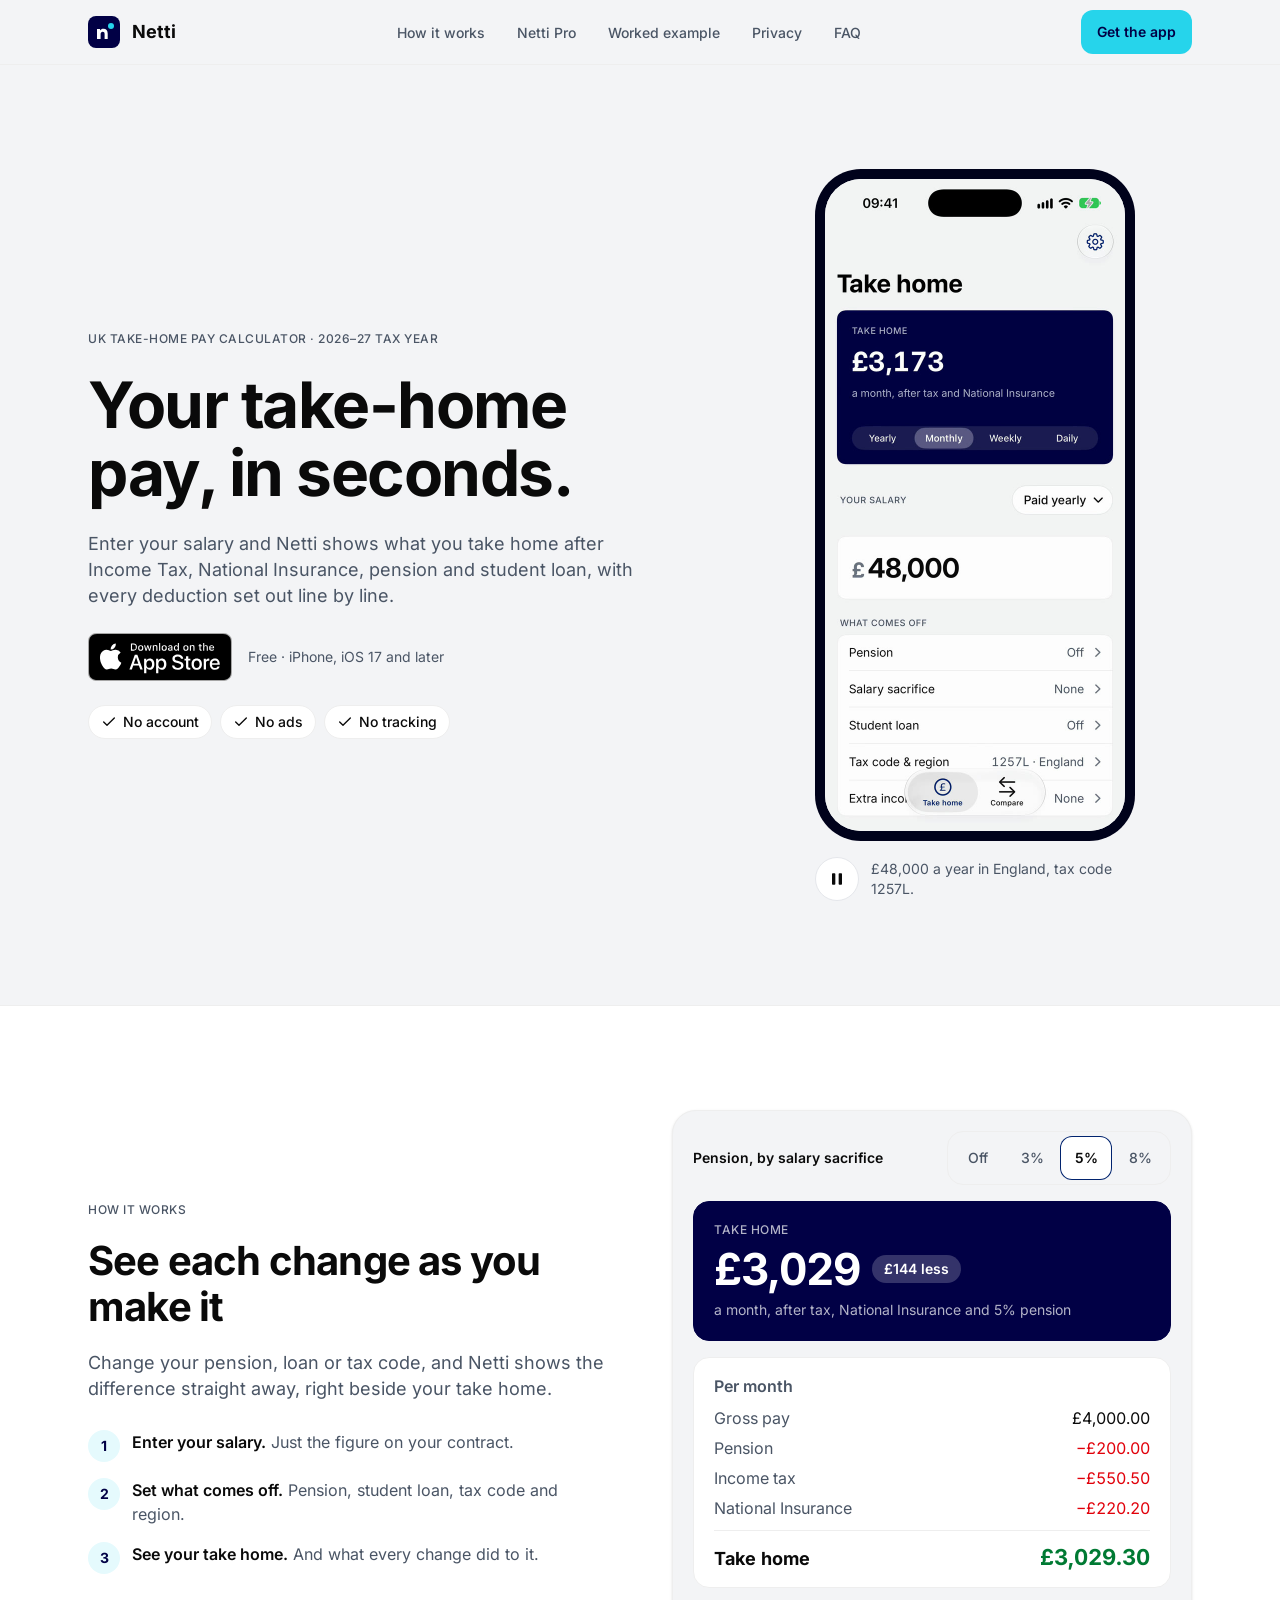
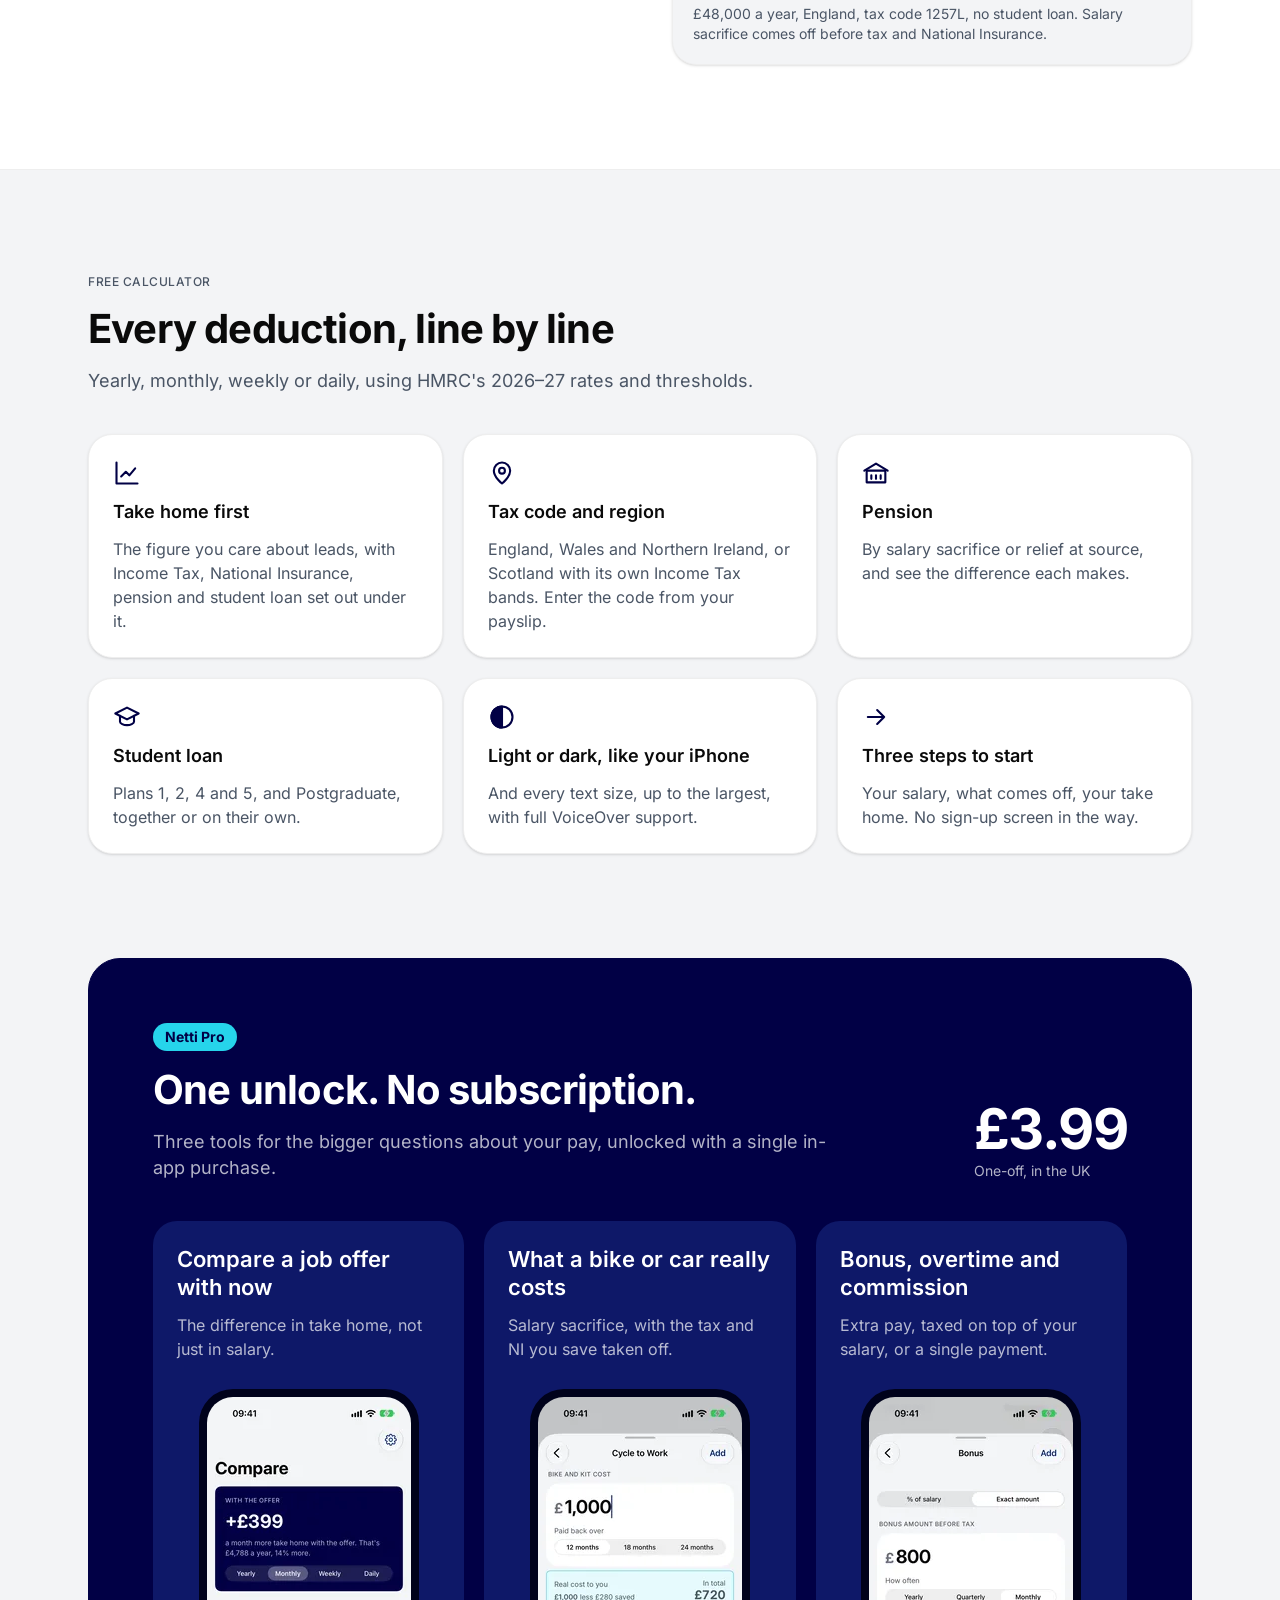
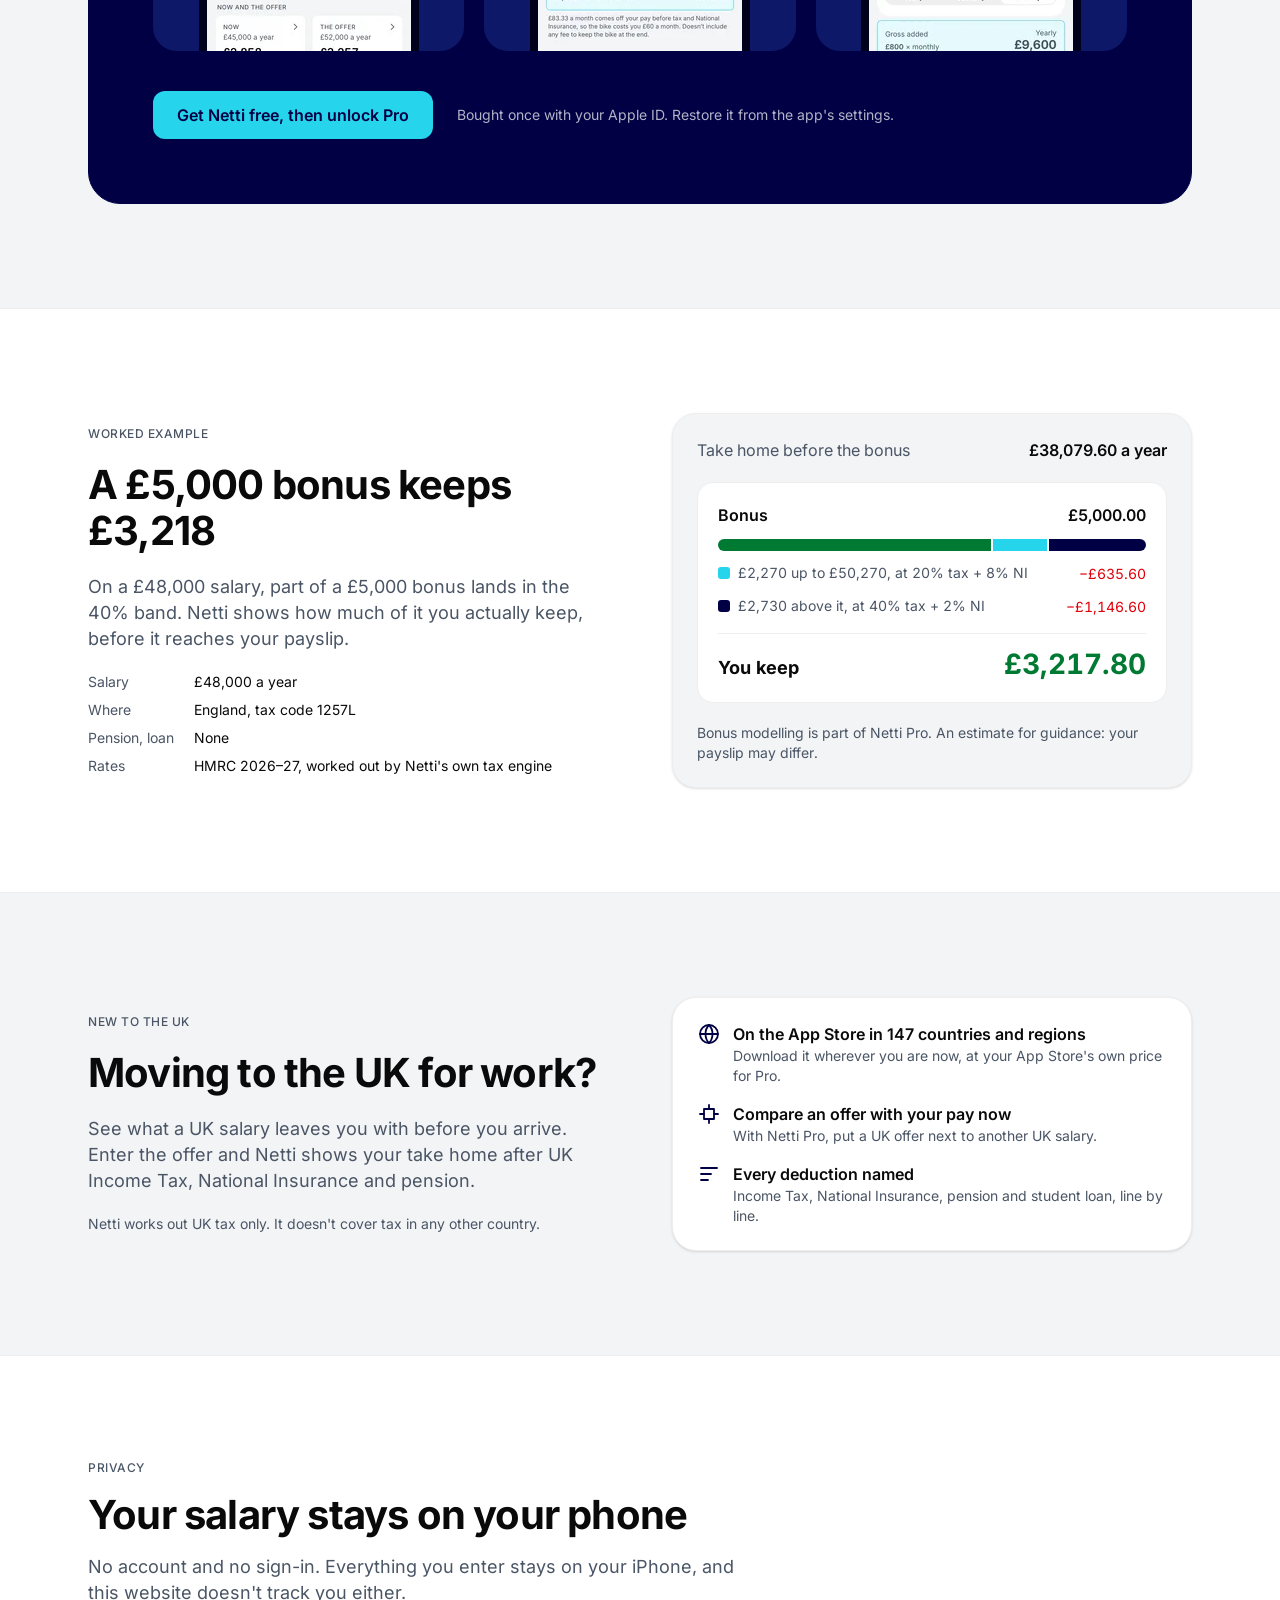
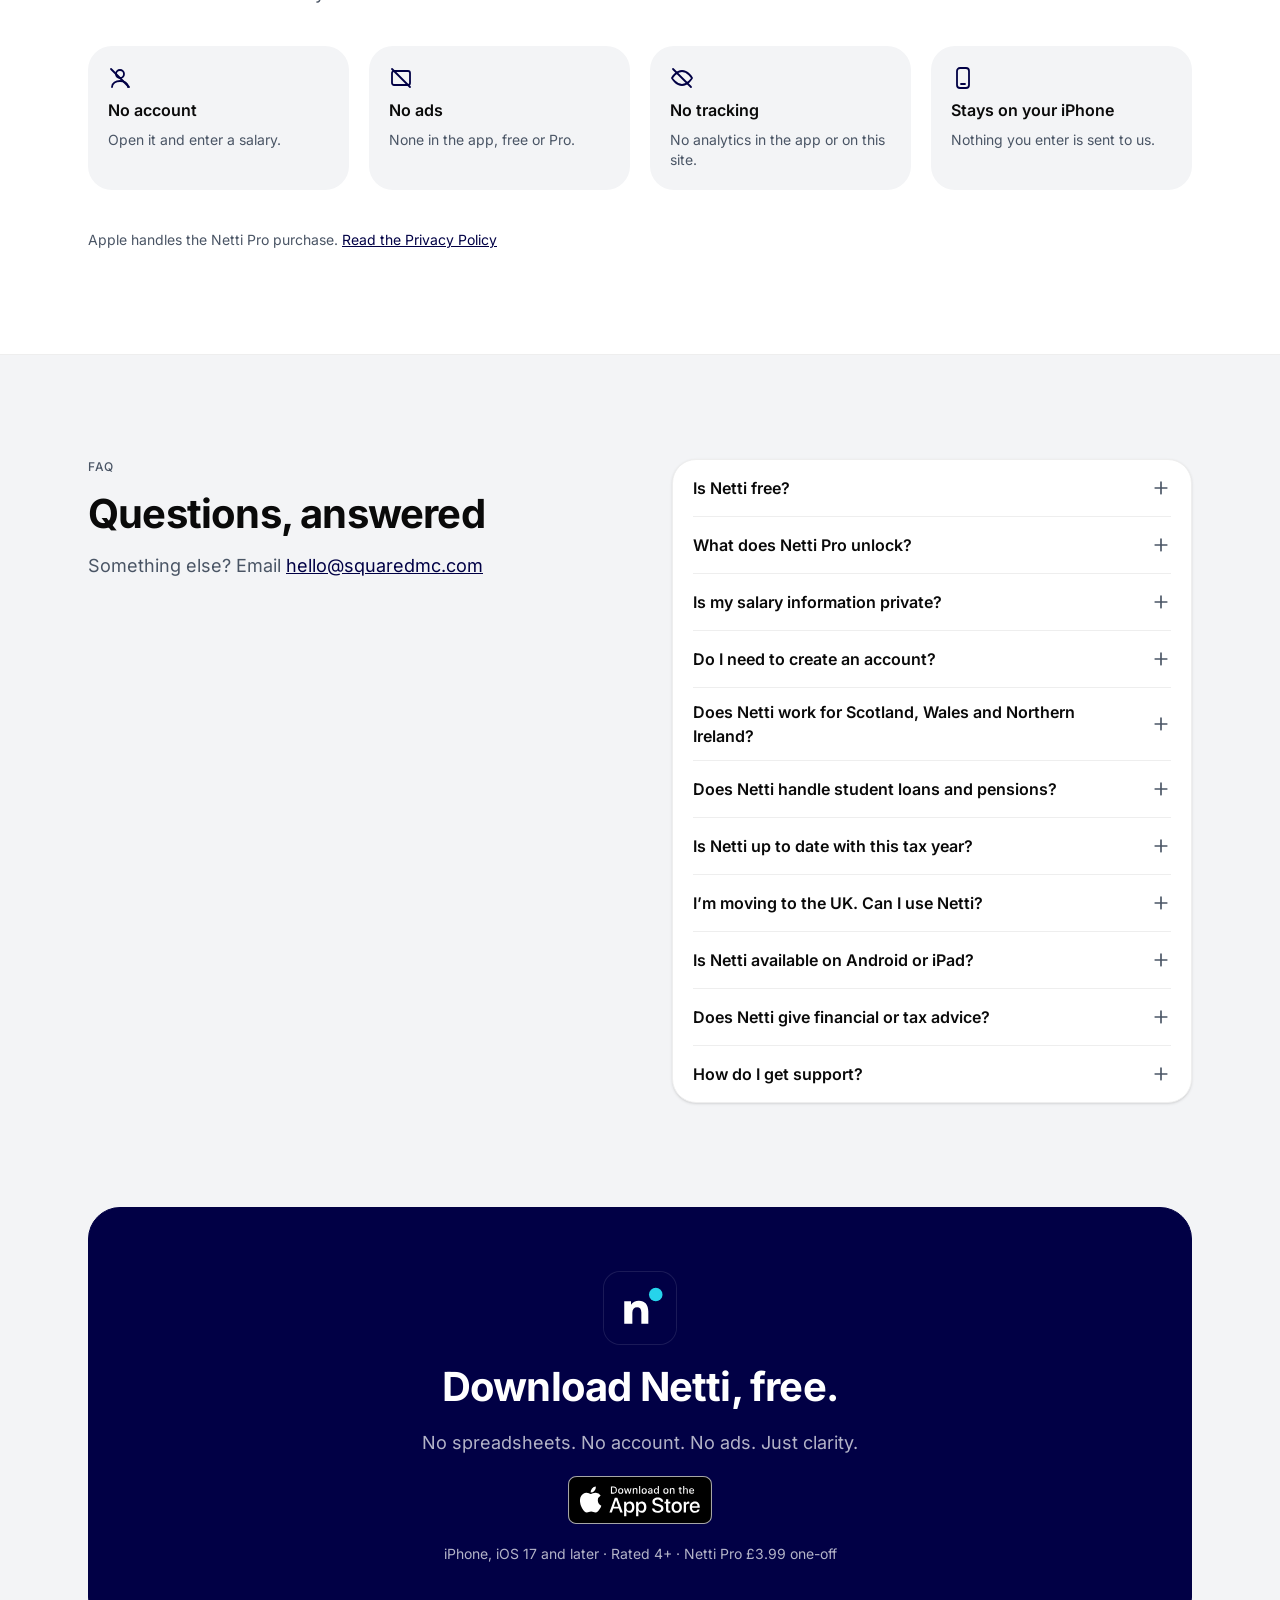
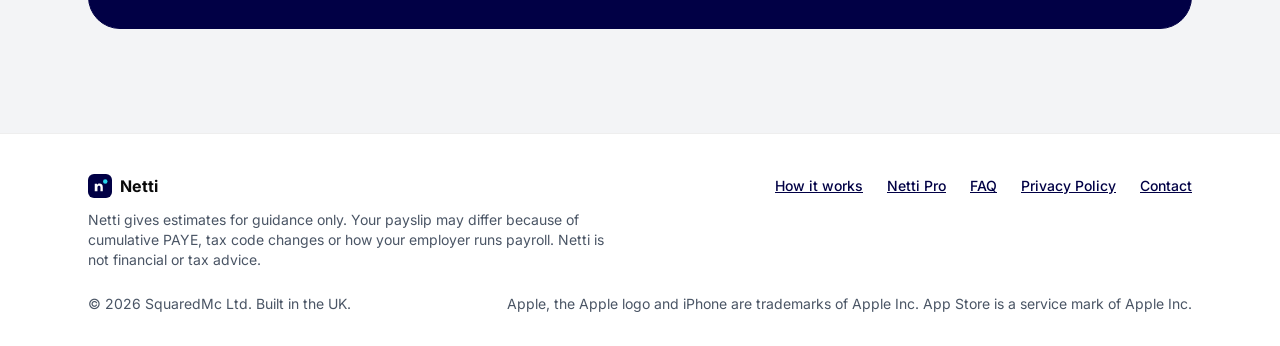
==== commit 1716fe50: "Show the whole app screen in the hero, with steady typing The hero video is now the whole 1206 x 262" ====
--- a/index.html
+++ b/index.html
@@ -186,17 +186,17 @@
       <figure class="hero-figure">
         <div class="phone">
           <div class="phone-screen" id="hero-screen" role="img" aria-label="Netti's Take home screen: a £48,000 salary is entered and the take home rolls to £3,173 a month, then switches between yearly, weekly and daily" data-still-label="Netti's Take home screen: £3,173 a month take home on a £48,000 salary, after tax and National Insurance">
-            <video class="hero-video hero-video--light" autoplay muted loop playsinline preload="metadata" poster="assets/video/hero-light-poster.jpg" width="600" height="990">
+            <video class="hero-video hero-video--light" autoplay muted loop playsinline preload="metadata" poster="assets/video/hero-light-poster.jpg" width="600" height="1304">
               <source src="assets/video/hero-light.mp4" type="video/mp4">
             </video>
-            <video class="hero-video hero-video--dark" autoplay muted loop playsinline preload="metadata" poster="assets/video/hero-dark-poster.jpg" width="600" height="990">
+            <video class="hero-video hero-video--dark" autoplay muted loop playsinline preload="metadata" poster="assets/video/hero-dark-poster.jpg" width="600" height="1304">
               <source src="assets/video/hero-dark.mp4" type="video/mp4">
             </video>
             <picture class="hero-poster">
               <source media="(prefers-color-scheme: dark)" type="image/webp" srcset="assets/video/hero-dark-poster.webp">
               <source media="(prefers-color-scheme: dark)" srcset="assets/video/hero-dark-poster.jpg">
               <source type="image/webp" srcset="assets/video/hero-light-poster.webp">
-              <img src="assets/video/hero-light-poster.jpg" alt="" width="600" height="990">
+              <img src="assets/video/hero-light-poster.jpg" alt="" width="600" height="1304">
             </picture>
           </div>
         </div>
